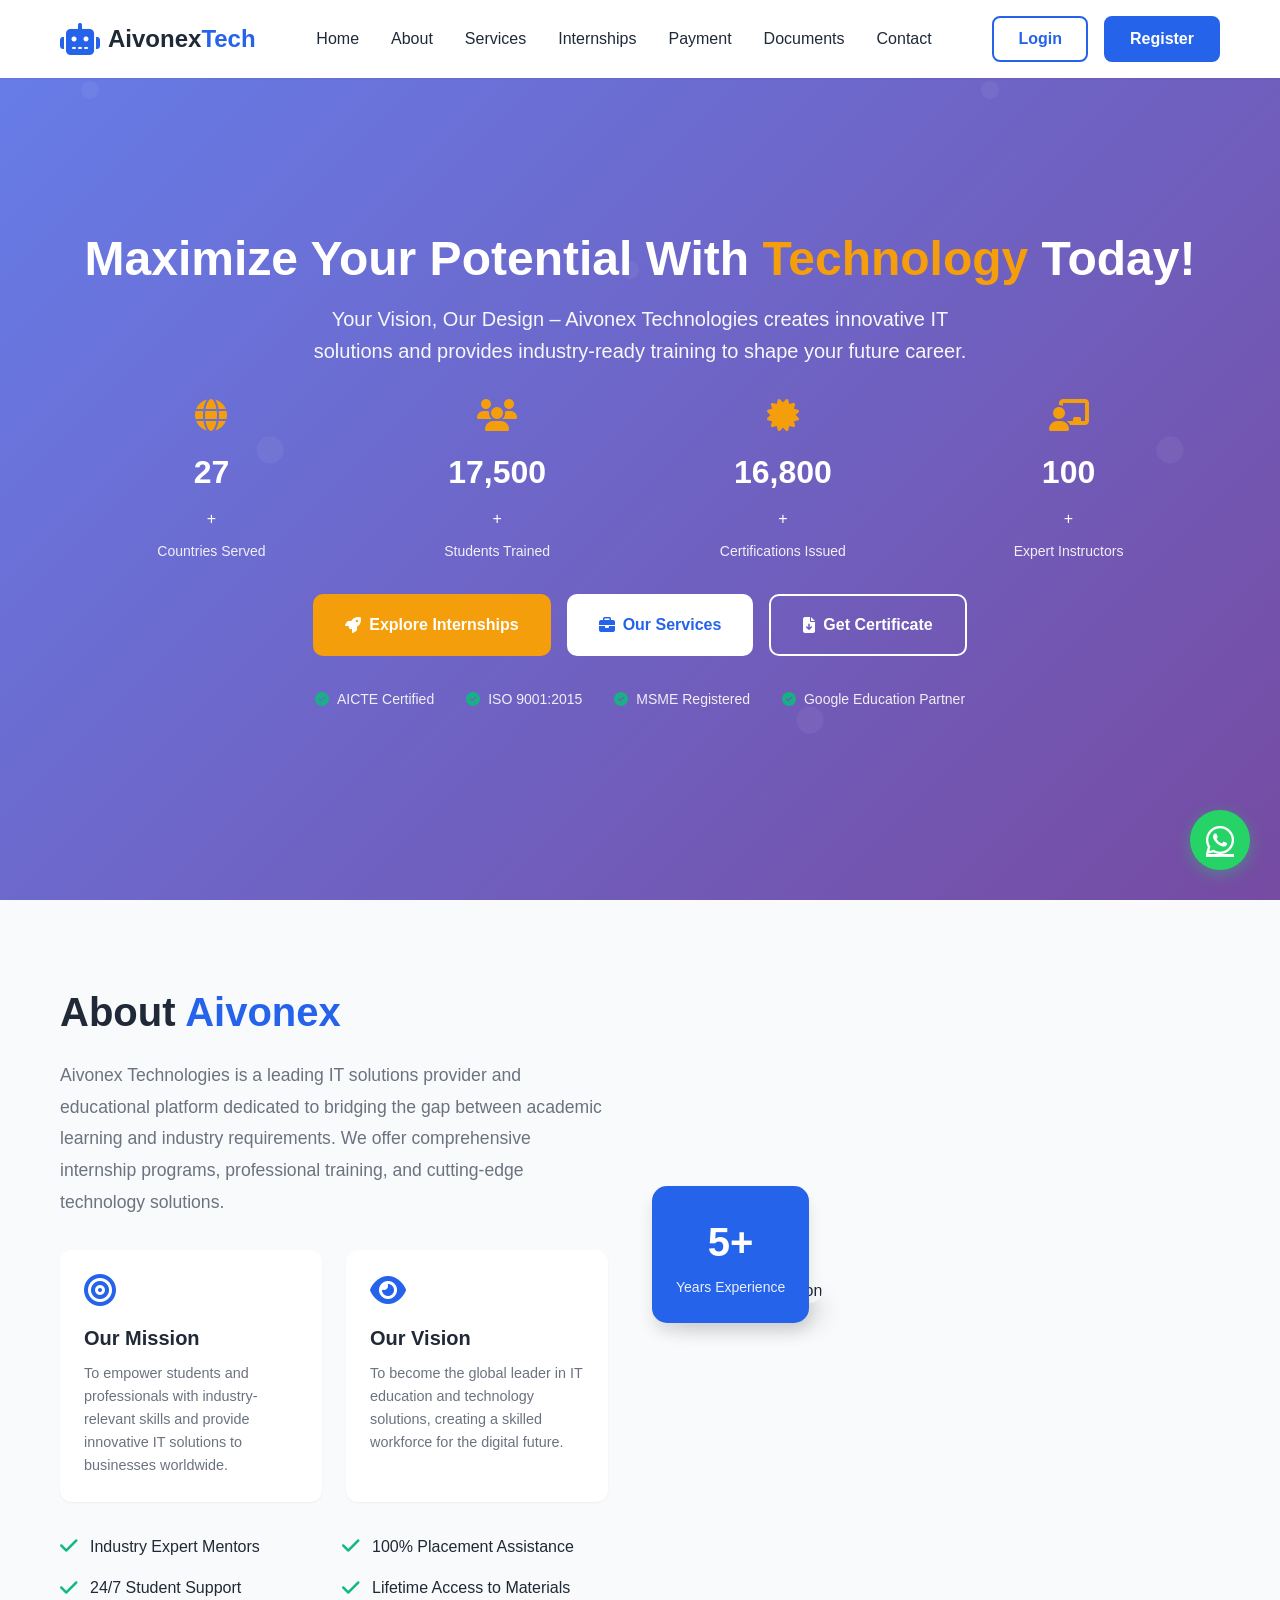
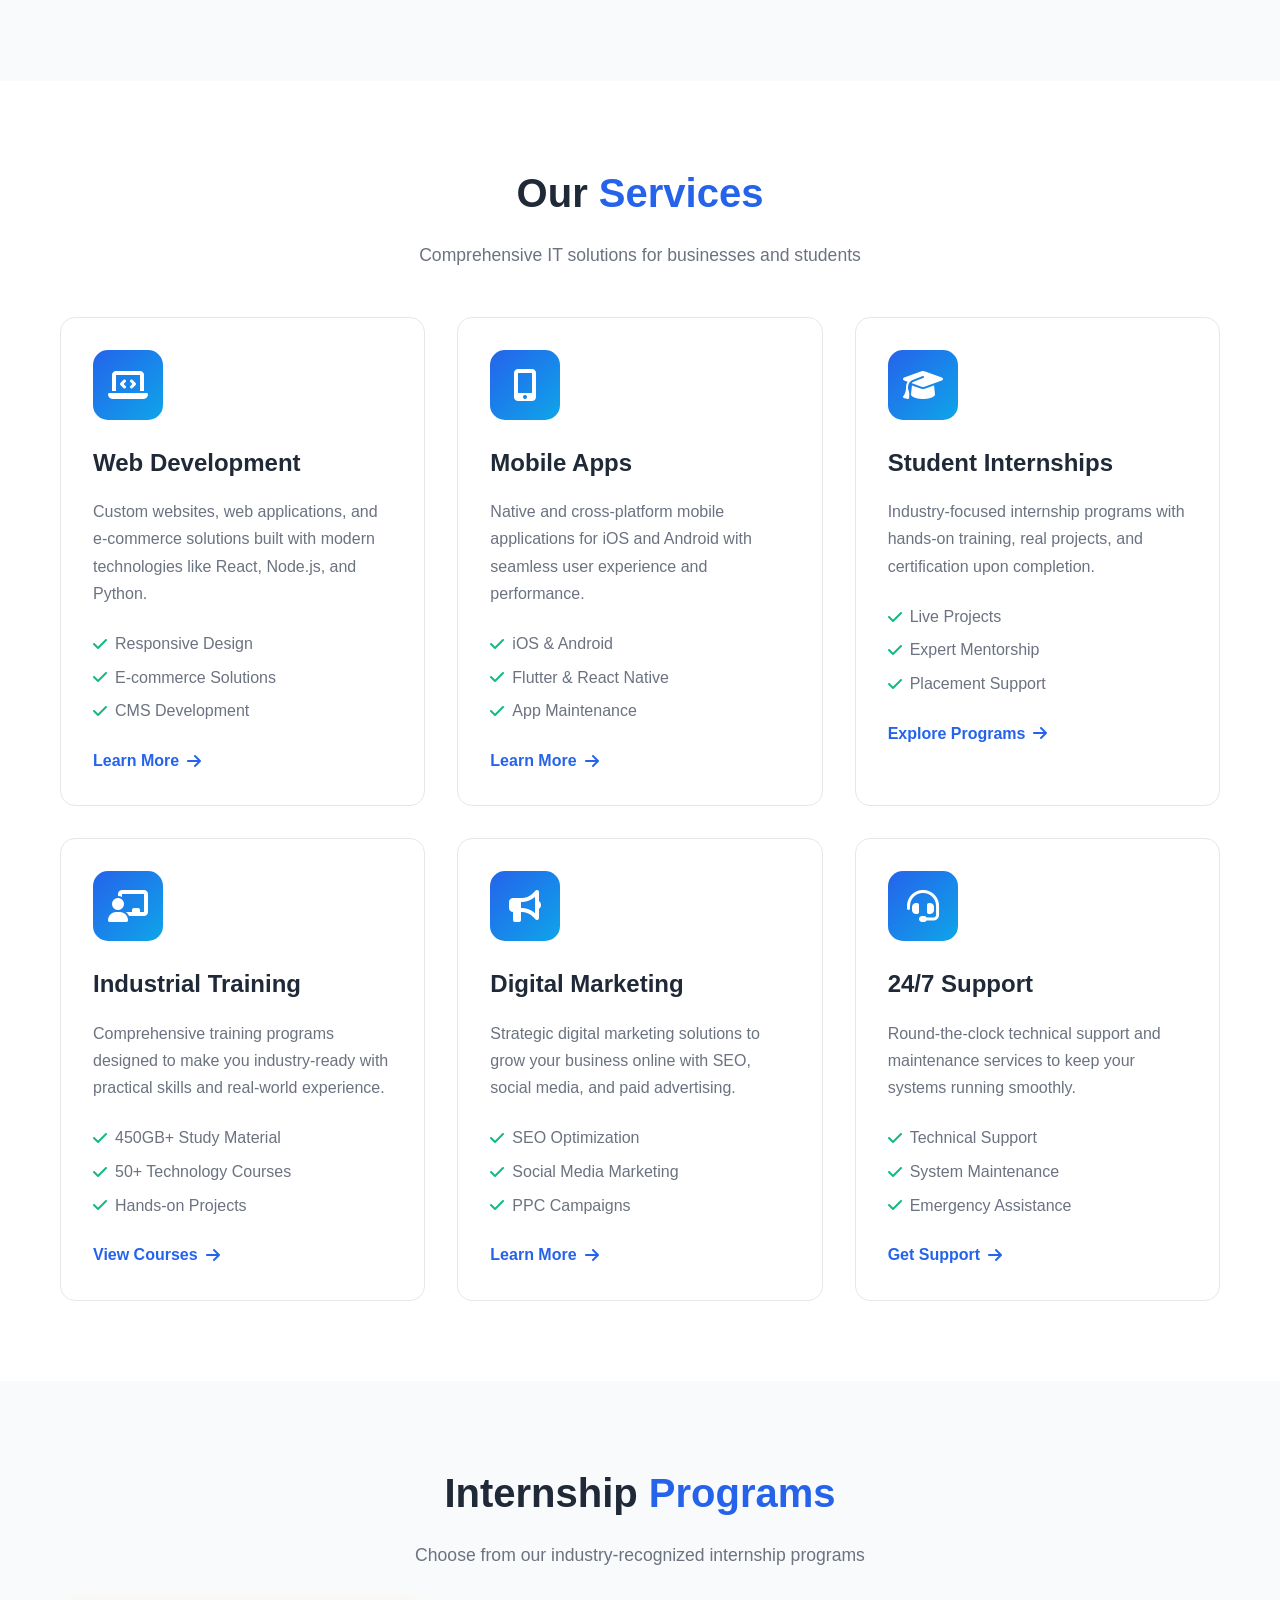
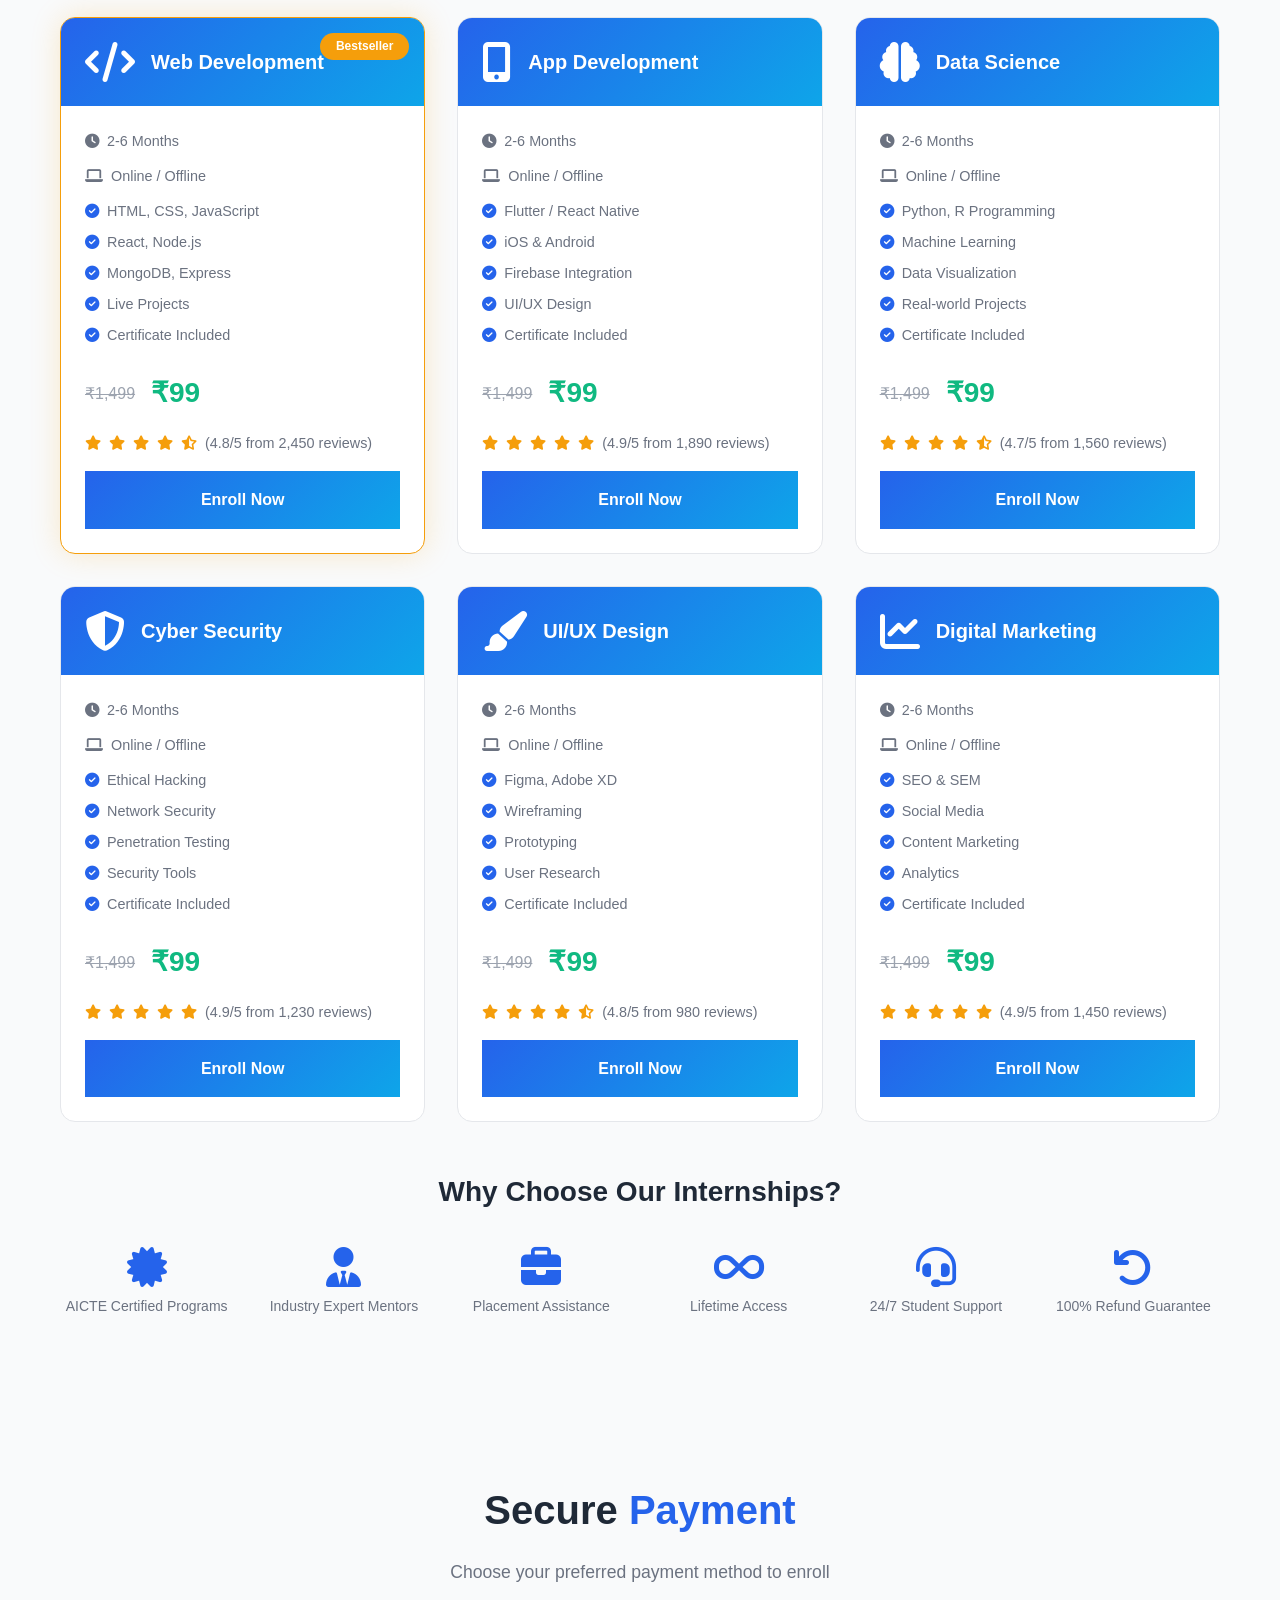
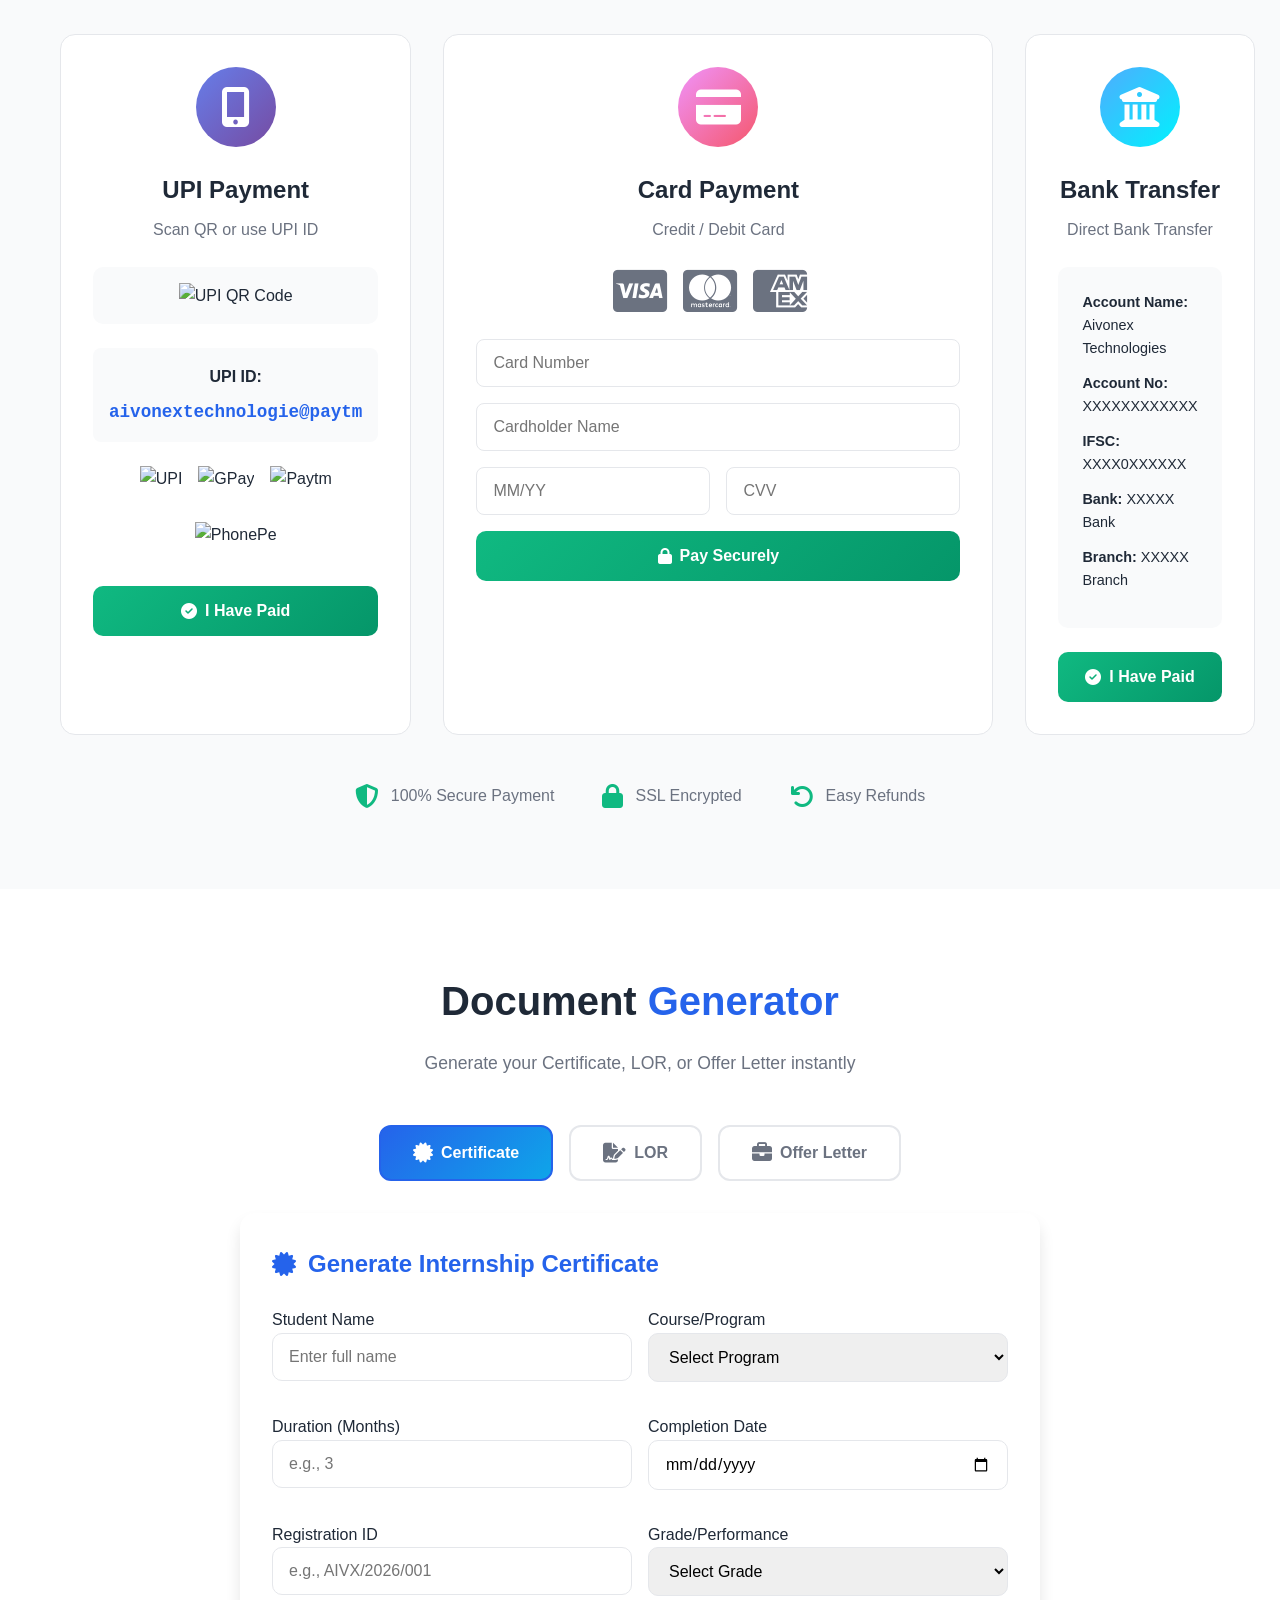
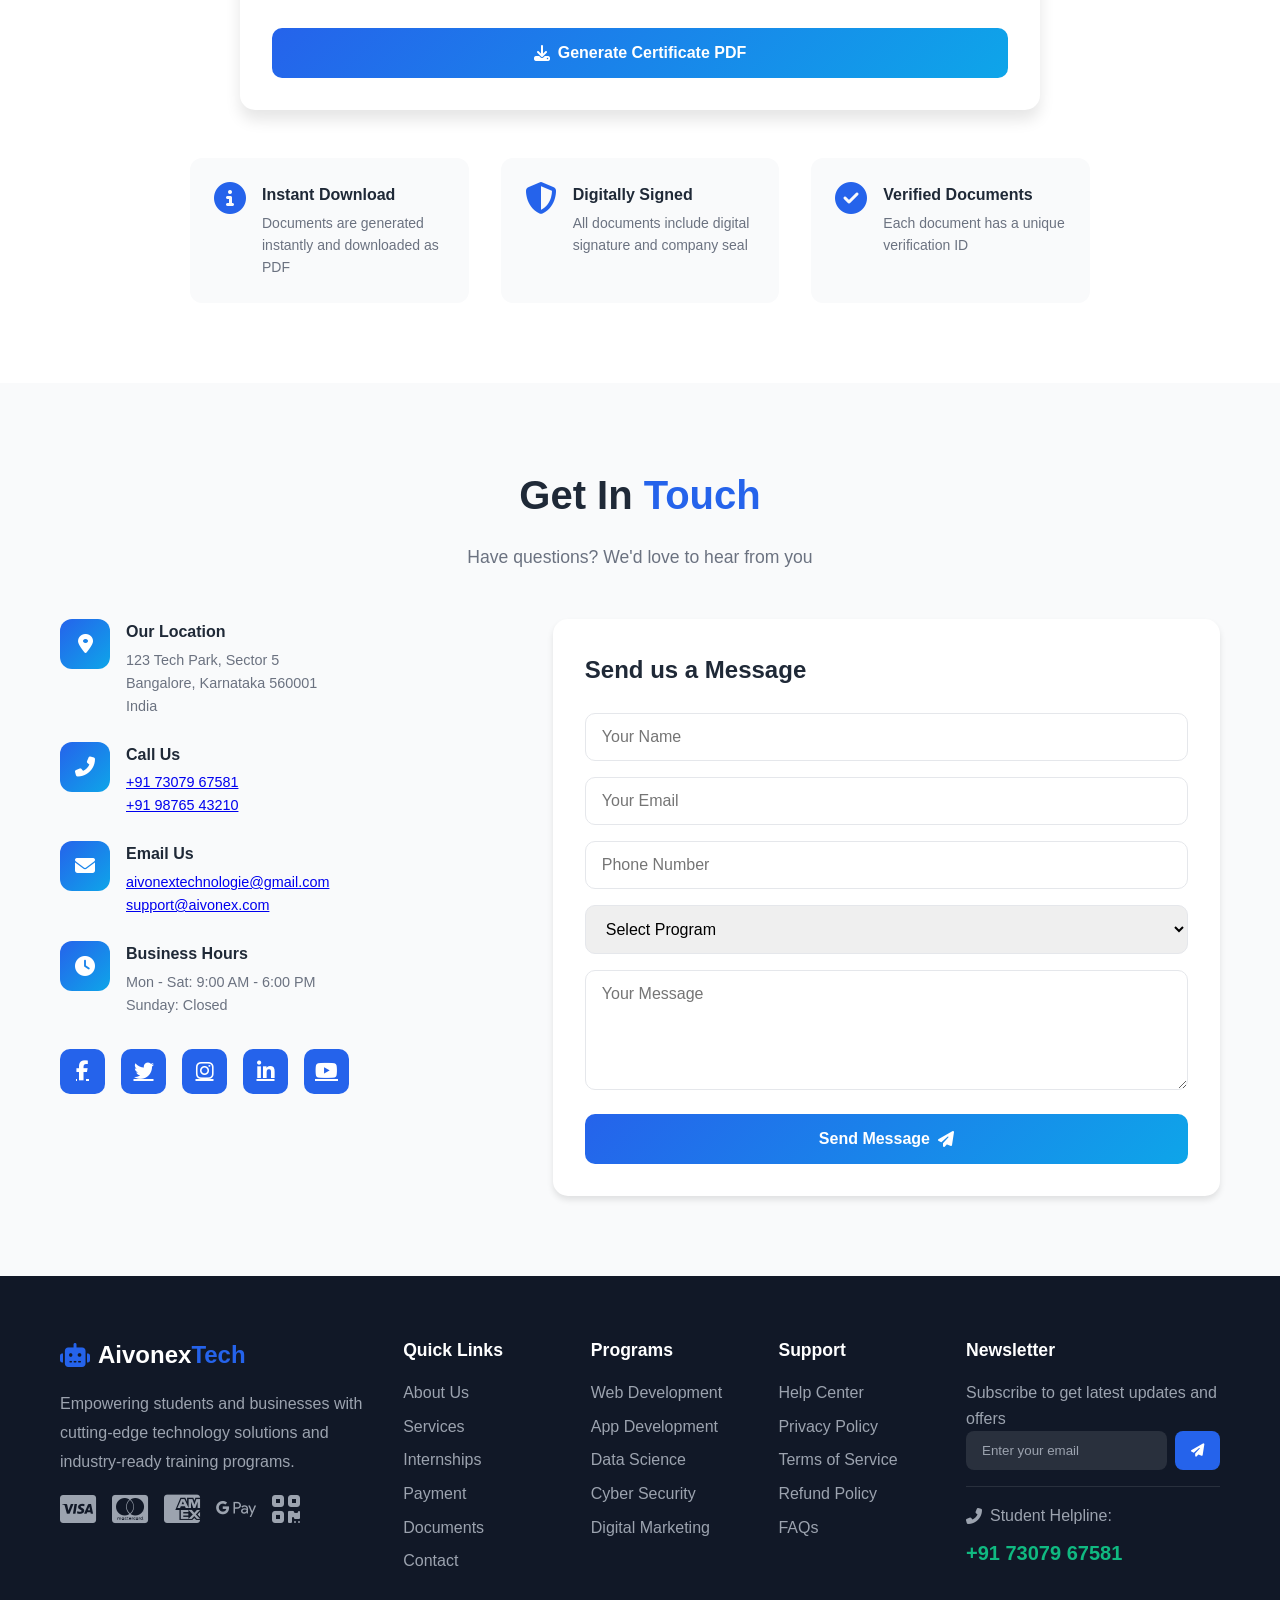
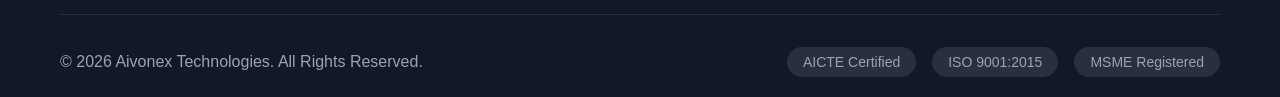
==== index.html @ 389e73b8 "Initial commit - Aivonex website Co-authored-by: Qwen-Coder <qwen-coder@alibabacloud.com>" ====
<!DOCTYPE html>
<html lang="en">
<head>
    <meta charset="UTF-8">
    <meta name="viewport" content="width=device-width, initial-scale=1.0">
    <title>Aivonex Technologies - IT Solutions & Internship Programs</title>
    <link rel="stylesheet" href="style.css">
    <link rel="stylesheet" href="https://cdnjs.cloudflare.com/ajax/libs/font-awesome/6.4.0/css/all.min.css">
</head>
<body>
    <!-- Navigation -->
    <nav class="navbar" id="navbar">
        <div class="container nav-container">
            <a href="#" class="logo">
                <i class="fas fa-robot"></i>
                <span>Aivonex<span class="highlight">Tech</span></span>
            </a>
            <ul class="nav-menu" id="navMenu">
                <li><a href="#home">Home</a></li>
                <li><a href="#about">About</a></li>
                <li><a href="#services">Services</a></li>
                <li><a href="#internships">Internships</a></li>
                <li><a href="#payment">Payment</a></li>
                <li><a href="#documents">Documents</a></li>
                <li><a href="#contact">Contact</a></li>
            </ul>
            <div class="nav-buttons">
                <a href="#login" class="btn-login">Login</a>
                <a href="#register" class="btn-register">Register</a>
            </div>
            <div class="hamburger" id="hamburger">
                <span></span>
                <span></span>
                <span></span>
            </div>
        </div>
    </nav>

    <!-- Hero Section -->
    <section class="hero" id="home">
        <div class="hero-overlay"></div>
        <div class="container hero-content">
            <h1 class="hero-title">
                Maximize Your Potential With <span class="highlight">Technology</span> Today!
            </h1>
            <p class="hero-subtitle">
                Your Vision, Our Design – Aivonex Technologies creates innovative IT solutions and provides 
                industry-ready training to shape your future career.
            </p>
            <div class="hero-stats">
                <div class="stat-item">
                    <i class="fas fa-globe"></i>
                    <span class="stat-number" data-count="27">0</span>+
                    <span class="stat-label">Countries Served</span>
                </div>
                <div class="stat-item">
                    <i class="fas fa-users"></i>
                    <span class="stat-number" data-count="17500">0</span>+
                    <span class="stat-label">Students Trained</span>
                </div>
                <div class="stat-item">
                    <i class="fas fa-certificate"></i>
                    <span class="stat-number" data-count="16800">0</span>+
                    <span class="stat-label">Certifications Issued</span>
                </div>
                <div class="stat-item">
                    <i class="fas fa-chalkboard-teacher"></i>
                    <span class="stat-number" data-count="100">0</span>+
                    <span class="stat-label">Expert Instructors</span>
                </div>
            </div>
            <div class="hero-buttons">
                <a href="#internships" class="btn-primary">
                    <i class="fas fa-rocket"></i> Explore Internships
                </a>
                <a href="#services" class="btn-secondary">
                    <i class="fas fa-briefcase"></i> Our Services
                </a>
                <a href="#documents" class="btn-outline">
                    <i class="fas fa-file-download"></i> Get Certificate
                </a>
            </div>
            <div class="trust-badges">
                <span><i class="fas fa-check-circle"></i> AICTE Certified</span>
                <span><i class="fas fa-check-circle"></i> ISO 9001:2015</span>
                <span><i class="fas fa-check-circle"></i> MSME Registered</span>
                <span><i class="fas fa-check-circle"></i> Google Education Partner</span>
            </div>
        </div>
    </section>

    <!-- About Section -->
    <section class="about" id="about">
        <div class="container">
            <div class="about-grid">
                <div class="about-content">
                    <h2 class="section-title">About <span class="highlight">Aivonex</span></h2>
                    <p class="about-text">
                        Aivonex Technologies is a leading IT solutions provider and educational platform 
                        dedicated to bridging the gap between academic learning and industry 
                        requirements. We offer comprehensive internship programs, professional 
                        training, and cutting-edge technology solutions.
                    </p>
                    <div class="mission-vision">
                        <div class="mv-card">
                            <i class="fas fa-bullseye"></i>
                            <h3>Our Mission</h3>
                            <p>To empower students and professionals with industry-relevant skills 
                            and provide innovative IT solutions to businesses worldwide.</p>
                        </div>
                        <div class="mv-card">
                            <i class="fas fa-eye"></i>
                            <h3>Our Vision</h3>
                            <p>To become the global leader in IT education and technology solutions, 
                            creating a skilled workforce for the digital future.</p>
                        </div>
                    </div>
                    <div class="about-features">
                        <div class="feature">
                            <i class="fas fa-check"></i>
                            <span>Industry Expert Mentors</span>
                        </div>
                        <div class="feature">
                            <i class="fas fa-check"></i>
                            <span>100% Placement Assistance</span>
                        </div>
                        <div class="feature">
                            <i class="fas fa-check"></i>
                            <span>24/7 Student Support</span>
                        </div>
                        <div class="feature">
                            <i class="fas fa-check"></i>
                            <span>Lifetime Access to Materials</span>
                        </div>
                    </div>
                </div>
                <div class="about-image">
                    <div class="image-wrapper">
                        <img src="https://images.unsplash.com/photo-1522071820081-009f0129c71c?w=600" alt="Team collaboration">
                    </div>
                    <div class="experience-badge">
                        <span class="years">5+</span>
                        <span class="text">Years Experience</span>
                    </div>
                </div>
            </div>
        </div>
    </section>

    <!-- Services Section -->
    <section class="services" id="services">
        <div class="container">
            <h2 class="section-title text-center">Our <span class="highlight">Services</span></h2>
            <p class="section-subtitle text-center">Comprehensive IT solutions for businesses and students</p>
            
            <div class="services-grid">
                <div class="service-card">
                    <div class="service-icon">
                        <i class="fas fa-laptop-code"></i>
                    </div>
                    <h3>Web Development</h3>
                    <p>Custom websites, web applications, and e-commerce solutions built with 
                    modern technologies like React, Node.js, and Python.</p>
                    <ul class="service-features">
                        <li><i class="fas fa-check"></i> Responsive Design</li>
                        <li><i class="fas fa-check"></i> E-commerce Solutions</li>
                        <li><i class="fas fa-check"></i> CMS Development</li>
                    </ul>
                    <a href="#contact" class="btn-service">Learn More <i class="fas fa-arrow-right"></i></a>
                </div>

                <div class="service-card">
                    <div class="service-icon">
                        <i class="fas fa-mobile-alt"></i>
                    </div>
                    <h3>Mobile Apps</h3>
                    <p>Native and cross-platform mobile applications for iOS and Android 
                    with seamless user experience and performance.</p>
                    <ul class="service-features">
                        <li><i class="fas fa-check"></i> iOS & Android</li>
                        <li><i class="fas fa-check"></i> Flutter & React Native</li>
                        <li><i class="fas fa-check"></i> App Maintenance</li>
                    </ul>
                    <a href="#contact" class="btn-service">Learn More <i class="fas fa-arrow-right"></i></a>
                </div>

                <div class="service-card">
                    <div class="service-icon">
                        <i class="fas fa-graduation-cap"></i>
                    </div>
                    <h3>Student Internships</h3>
                    <p>Industry-focused internship programs with hands-on training, 
                    real projects, and certification upon completion.</p>
                    <ul class="service-features">
                        <li><i class="fas fa-check"></i> Live Projects</li>
                        <li><i class="fas fa-check"></i> Expert Mentorship</li>
                        <li><i class="fas fa-check"></i> Placement Support</li>
                    </ul>
                    <a href="#internships" class="btn-service">Explore Programs <i class="fas fa-arrow-right"></i></a>
                </div>

                <div class="service-card">
                    <div class="service-icon">
                        <i class="fas fa-chalkboard-teacher"></i>
                    </div>
                    <h3>Industrial Training</h3>
                    <p>Comprehensive training programs designed to make you industry-ready 
                    with practical skills and real-world experience.</p>
                    <ul class="service-features">
                        <li><i class="fas fa-check"></i> 450GB+ Study Material</li>
                        <li><i class="fas fa-check"></i> 50+ Technology Courses</li>
                        <li><i class="fas fa-check"></i> Hands-on Projects</li>
                    </ul>
                    <a href="#courses" class="btn-service">View Courses <i class="fas fa-arrow-right"></i></a>
                </div>

                <div class="service-card">
                    <div class="service-icon">
                        <i class="fas fa-bullhorn"></i>
                    </div>
                    <h3>Digital Marketing</h3>
                    <p>Strategic digital marketing solutions to grow your business online 
                    with SEO, social media, and paid advertising.</p>
                    <ul class="service-features">
                        <li><i class="fas fa-check"></i> SEO Optimization</li>
                        <li><i class="fas fa-check"></i> Social Media Marketing</li>
                        <li><i class="fas fa-check"></i> PPC Campaigns</li>
                    </ul>
                    <a href="#contact" class="btn-service">Learn More <i class="fas fa-arrow-right"></i></a>
                </div>

                <div class="service-card">
                    <div class="service-icon">
                        <i class="fas fa-headset"></i>
                    </div>
                    <h3>24/7 Support</h3>
                    <p>Round-the-clock technical support and maintenance services 
                    to keep your systems running smoothly.</p>
                    <ul class="service-features">
                        <li><i class="fas fa-check"></i> Technical Support</li>
                        <li><i class="fas fa-check"></i> System Maintenance</li>
                        <li><i class="fas fa-check"></i> Emergency Assistance</li>
                    </ul>
                    <a href="#contact" class="btn-service">Get Support <i class="fas fa-arrow-right"></i></a>
                </div>
            </div>
        </div>
    </section>

    <!-- Internships Section -->
    <section class="internships" id="internships">
        <div class="container">
            <h2 class="section-title text-center">Internship <span class="highlight">Programs</span></h2>
            <p class="section-subtitle text-center">Choose from our industry-recognized internship programs</p>

            <div class="internship-grid">
                <div class="internship-card featured">
                    <div class="badge">Bestseller</div>
                    <div class="card-header">
                        <i class="fas fa-code"></i>
                        <h3>Web Development</h3>
                    </div>
                    <div class="card-body">
                        <div class="duration">
                            <i class="fas fa-clock"></i> 2-6 Months
                        </div>
                        <div class="mode">
                            <i class="fas fa-laptop"></i> Online / Offline
                        </div>
                        <ul class="internship-features">
                            <li><i class="fas fa-check-circle"></i> HTML, CSS, JavaScript</li>
                            <li><i class="fas fa-check-circle"></i> React, Node.js</li>
                            <li><i class="fas fa-check-circle"></i> MongoDB, Express</li>
                            <li><i class="fas fa-check-circle"></i> Live Projects</li>
                            <li><i class="fas fa-check-circle"></i> Certificate Included</li>
                        </ul>
                        <div class="pricing">
                            <span class="original-price">₹1,499</span>
                            <span class="discounted-price">₹99</span>
                        </div>
                        <div class="rating">
                            <i class="fas fa-star"></i>
                            <i class="fas fa-star"></i>
                            <i class="fas fa-star"></i>
                            <i class="fas fa-star"></i>
                            <i class="fas fa-star-half-alt"></i>
                            <span>(4.8/5 from 2,450 reviews)</span>
                        </div>
                        <a href="#payment" class="btn-enroll">Enroll Now</a>
                    </div>
                </div>

                <div class="internship-card">
                    <div class="card-header">
                        <i class="fas fa-mobile-alt"></i>
                        <h3>App Development</h3>
                    </div>
                    <div class="card-body">
                        <div class="duration">
                            <i class="fas fa-clock"></i> 2-6 Months
                        </div>
                        <div class="mode">
                            <i class="fas fa-laptop"></i> Online / Offline
                        </div>
                        <ul class="internship-features">
                            <li><i class="fas fa-check-circle"></i> Flutter / React Native</li>
                            <li><i class="fas fa-check-circle"></i> iOS & Android</li>
                            <li><i class="fas fa-check-circle"></i> Firebase Integration</li>
                            <li><i class="fas fa-check-circle"></i> UI/UX Design</li>
                            <li><i class="fas fa-check-circle"></i> Certificate Included</li>
                        </ul>
                        <div class="pricing">
                            <span class="original-price">₹1,499</span>
                            <span class="discounted-price">₹99</span>
                        </div>
                        <div class="rating">
                            <i class="fas fa-star"></i>
                            <i class="fas fa-star"></i>
                            <i class="fas fa-star"></i>
                            <i class="fas fa-star"></i>
                            <i class="fas fa-star"></i>
                            <span>(4.9/5 from 1,890 reviews)</span>
                        </div>
                        <a href="#payment" class="btn-enroll">Enroll Now</a>
                    </div>
                </div>

                <div class="internship-card">
                    <div class="card-header">
                        <i class="fas fa-brain"></i>
                        <h3>Data Science</h3>
                    </div>
                    <div class="card-body">
                        <div class="duration">
                            <i class="fas fa-clock"></i> 2-6 Months
                        </div>
                        <div class="mode">
                            <i class="fas fa-laptop"></i> Online / Offline
                        </div>
                        <ul class="internship-features">
                            <li><i class="fas fa-check-circle"></i> Python, R Programming</li>
                            <li><i class="fas fa-check-circle"></i> Machine Learning</li>
                            <li><i class="fas fa-check-circle"></i> Data Visualization</li>
                            <li><i class="fas fa-check-circle"></i> Real-world Projects</li>
                            <li><i class="fas fa-check-circle"></i> Certificate Included</li>
                        </ul>
                        <div class="pricing">
                            <span class="original-price">₹1,499</span>
                            <span class="discounted-price">₹99</span>
                        </div>
                        <div class="rating">
                            <i class="fas fa-star"></i>
                            <i class="fas fa-star"></i>
                            <i class="fas fa-star"></i>
                            <i class="fas fa-star"></i>
                            <i class="fas fa-star-half-alt"></i>
                            <span>(4.7/5 from 1,560 reviews)</span>
                        </div>
                        <a href="#payment" class="btn-enroll">Enroll Now</a>
                    </div>
                </div>

                <div class="internship-card">
                    <div class="card-header">
                        <i class="fas fa-shield-alt"></i>
                        <h3>Cyber Security</h3>
                    </div>
                    <div class="card-body">
                        <div class="duration">
                            <i class="fas fa-clock"></i> 2-6 Months
                        </div>
                        <div class="mode">
                            <i class="fas fa-laptop"></i> Online / Offline
                        </div>
                        <ul class="internship-features">
                            <li><i class="fas fa-check-circle"></i> Ethical Hacking</li>
                            <li><i class="fas fa-check-circle"></i> Network Security</li>
                            <li><i class="fas fa-check-circle"></i> Penetration Testing</li>
                            <li><i class="fas fa-check-circle"></i> Security Tools</li>
                            <li><i class="fas fa-check-circle"></i> Certificate Included</li>
                        </ul>
                        <div class="pricing">
                            <span class="original-price">₹1,499</span>
                            <span class="discounted-price">₹99</span>
                        </div>
                        <div class="rating">
                            <i class="fas fa-star"></i>
                            <i class="fas fa-star"></i>
                            <i class="fas fa-star"></i>
                            <i class="fas fa-star"></i>
                            <i class="fas fa-star"></i>
                            <span>(4.9/5 from 1,230 reviews)</span>
                        </div>
                        <a href="#payment" class="btn-enroll">Enroll Now</a>
                    </div>
                </div>

                <div class="internship-card">
                    <div class="card-header">
                        <i class="fas fa-paint-brush"></i>
                        <h3>UI/UX Design</h3>
                    </div>
                    <div class="card-body">
                        <div class="duration">
                            <i class="fas fa-clock"></i> 2-6 Months
                        </div>
                        <div class="mode">
                            <i class="fas fa-laptop"></i> Online / Offline
                        </div>
                        <ul class="internship-features">
                            <li><i class="fas fa-check-circle"></i> Figma, Adobe XD</li>
                            <li><i class="fas fa-check-circle"></i> Wireframing</li>
                            <li><i class="fas fa-check-circle"></i> Prototyping</li>
                            <li><i class="fas fa-check-circle"></i> User Research</li>
                            <li><i class="fas fa-check-circle"></i> Certificate Included</li>
                        </ul>
                        <div class="pricing">
                            <span class="original-price">₹1,499</span>
                            <span class="discounted-price">₹99</span>
                        </div>
                        <div class="rating">
                            <i class="fas fa-star"></i>
                            <i class="fas fa-star"></i>
                            <i class="fas fa-star"></i>
                            <i class="fas fa-star"></i>
                            <i class="fas fa-star-half-alt"></i>
                            <span>(4.8/5 from 980 reviews)</span>
                        </div>
                        <a href="#payment" class="btn-enroll">Enroll Now</a>
                    </div>
                </div>

                <div class="internship-card">
                    <div class="card-header">
                        <i class="fas fa-chart-line"></i>
                        <h3>Digital Marketing</h3>
                    </div>
                    <div class="card-body">
                        <div class="duration">
                            <i class="fas fa-clock"></i> 2-6 Months
                        </div>
                        <div class="mode">
                            <i class="fas fa-laptop"></i> Online / Offline
                        </div>
                        <ul class="internship-features">
                            <li><i class="fas fa-check-circle"></i> SEO & SEM</li>
                            <li><i class="fas fa-check-circle"></i> Social Media</li>
                            <li><i class="fas fa-check-circle"></i> Content Marketing</li>
                            <li><i class="fas fa-check-circle"></i> Analytics</li>
                            <li><i class="fas fa-check-circle"></i> Certificate Included</li>
                        </ul>
                        <div class="pricing">
                            <span class="original-price">₹1,499</span>
                            <span class="discounted-price">₹99</span>
                        </div>
                        <div class="rating">
                            <i class="fas fa-star"></i>
                            <i class="fas fa-star"></i>
                            <i class="fas fa-star"></i>
                            <i class="fas fa-star"></i>
                            <i class="fas fa-star"></i>
                            <span>(4.9/5 from 1,450 reviews)</span>
                        </div>
                        <a href="#payment" class="btn-enroll">Enroll Now</a>
                    </div>
                </div>
            </div>

            <div class="internship-benefits">
                <h3>Why Choose Our Internships?</h3>
                <div class="benefits-grid">
                    <div class="benefit-item">
                        <i class="fas fa-certificate"></i>
                        <span>AICTE Certified Programs</span>
                    </div>
                    <div class="benefit-item">
                        <i class="fas fa-user-tie"></i>
                        <span>Industry Expert Mentors</span>
                    </div>
                    <div class="benefit-item">
                        <i class="fas fa-briefcase"></i>
                        <span>Placement Assistance</span>
                    </div>
                    <div class="benefit-item">
                        <i class="fas fa-infinity"></i>
                        <span>Lifetime Access</span>
                    </div>
                    <div class="benefit-item">
                        <i class="fas fa-headset"></i>
                        <span>24/7 Student Support</span>
                    </div>
                    <div class="benefit-item">
                        <i class="fas fa-undo"></i>
                        <span>100% Refund Guarantee</span>
                    </div>
                </div>
            </div>
        </div>
    </section>

    <!-- Payment Section -->
    <section class="payment" id="payment">
        <div class="container">
            <h2 class="section-title text-center">Secure <span class="highlight">Payment</span></h2>
            <p class="section-subtitle text-center">Choose your preferred payment method to enroll</p>

            <div class="payment-grid">
                <div class="payment-card">
                    <div class="payment-icon upi">
                        <i class="fas fa-mobile-alt"></i>
                    </div>
                    <h3>UPI Payment</h3>
                    <p>Scan QR or use UPI ID</p>
                    <div class="qr-code">
                        <img src="https://api.qrserver.com/v1/create-qr-code/?size=200x200&data=aivonextechnologie@paytm" alt="UPI QR Code">
                    </div>
                    <div class="upi-id">
                        <strong>UPI ID:</strong>
                        <code>aivonextechnologie@paytm</code>
                    </div>
                    <div class="payment-apps">
                        <img src="https://upload.wikimedia.org/wikipedia/commons/e/e1/UPI_Logo_vector.svg" alt="UPI" height="40">
                        <img src="https://upload.wikimedia.org/wikipedia/commons/8/88/Google_Pay_Logo_%282020%29.svg" alt="GPay" height="40">
                        <img src="https://upload.wikimedia.org/wikipedia/commons/2/23/Paytm_logo_072019.png" alt="Paytm" height="40">
                        <img src="https://upload.wikimedia.org/wikipedia/commons/9/99/PhonePe_Logo.svg" alt="PhonePe" height="40">
                    </div>
                    <button class="btn-pay" onclick="showPaymentModal('UPI')">
                        <i class="fas fa-check-circle"></i> I Have Paid
                    </button>
                </div>

                <div class="payment-card">
                    <div class="payment-icon card">
                        <i class="fas fa-credit-card"></i>
                    </div>
                    <h3>Card Payment</h3>
                    <p>Credit / Debit Card</p>
                    <div class="card-logos">
                        <i class="fab fa-cc-visa"></i>
                        <i class="fab fa-cc-mastercard"></i>
                        <i class="fab fa-cc-amex"></i>
                        <i class="fab fa-cc-rupee"></i>
                    </div>
                    <form class="card-form" id="cardForm">
                        <input type="text" placeholder="Card Number" maxlength="19">
                        <input type="text" placeholder="Cardholder Name">
                        <div class="card-details">
                            <input type="text" placeholder="MM/YY" maxlength="5">
                            <input type="text" placeholder="CVV" maxlength="3">
                        </div>
                        <button type="submit" class="btn-pay">
                            <i class="fas fa-lock"></i> Pay Securely
                        </button>
                    </form>
                </div>

                <div class="payment-card">
                    <div class="payment-icon bank">
                        <i class="fas fa-university"></i>
                    </div>
                    <h3>Bank Transfer</h3>
                    <p>Direct Bank Transfer</p>
                    <div class="bank-details">
                        <p><strong>Account Name:</strong> Aivonex Technologies</p>
                        <p><strong>Account No:</strong> XXXXXXXXXXXX</p>
                        <p><strong>IFSC:</strong> XXXX0XXXXXX</p>
                        <p><strong>Bank:</strong> XXXXX Bank</p>
                        <p><strong>Branch:</strong> XXXXX Branch</p>
                    </div>
                    <button class="btn-pay" onclick="showPaymentModal('Bank Transfer')">
                        <i class="fas fa-check-circle"></i> I Have Paid
                    </button>
                </div>
            </div>

            <div class="payment-security">
                <div class="security-item">
                    <i class="fas fa-shield-alt"></i>
                    <span>100% Secure Payment</span>
                </div>
                <div class="security-item">
                    <i class="fas fa-lock"></i>
                    <span>SSL Encrypted</span>
                </div>
                <div class="security-item">
                    <i class="fas fa-undo"></i>
                    <span>Easy Refunds</span>
                </div>
            </div>
        </div>
    </section>

    <!-- Documents Section (Certificate/LOR/Offer Letter Generator) -->
    <section class="documents" id="documents">
        <div class="container">
            <h2 class="section-title text-center">Document <span class="highlight">Generator</span></h2>
            <p class="section-subtitle text-center">Generate your Certificate, LOR, or Offer Letter instantly</p>

            <div class="document-tabs">
                <button class="tab-btn active" data-tab="certificate">
                    <i class="fas fa-certificate"></i> Certificate
                </button>
                <button class="tab-btn" data-tab="lor">
                    <i class="fas fa-file-signature"></i> LOR
                </button>
                <button class="tab-btn" data-tab="offer">
                    <i class="fas fa-briefcase"></i> Offer Letter
                </button>
            </div>

            <!-- Certificate Form -->
            <div class="document-form active" id="certificate-form">
                <div class="form-container">
                    <h3><i class="fas fa-certificate"></i> Generate Internship Certificate</h3>
                    <form id="generateCertificate">
                        <div class="form-row">
                            <div class="form-group">
                                <label>Student Name</label>
                                <input type="text" id="certName" placeholder="Enter full name" required>
                            </div>
                            <div class="form-group">
                                <label>Course/Program</label>
                                <select id="certCourse" required>
                                    <option value="">Select Program</option>
                                    <option value="Web Development">Web Development</option>
                                    <option value="App Development">App Development</option>
                                    <option value="Data Science">Data Science</option>
                                    <option value="Cyber Security">Cyber Security</option>
                                    <option value="UI/UX Design">UI/UX Design</option>
                                    <option value="Digital Marketing">Digital Marketing</option>
                                </select>
                            </div>
                        </div>
                        <div class="form-row">
                            <div class="form-group">
                                <label>Duration (Months)</label>
                                <input type="number" id="certDuration" placeholder="e.g., 3" min="1" max="12" required>
                            </div>
                            <div class="form-group">
                                <label>Completion Date</label>
                                <input type="date" id="certDate" required>
                            </div>
                        </div>
                        <div class="form-row">
                            <div class="form-group">
                                <label>Registration ID</label>
                                <input type="text" id="certId" placeholder="e.g., AIVX/2026/001" required>
                            </div>
                            <div class="form-group">
                                <label>Grade/Performance</label>
                                <select id="certGrade" required>
                                    <option value="">Select Grade</option>
                                    <option value="A+ (Excellent)">A+ (Excellent)</option>
                                    <option value="A (Very Good)">A (Very Good)</option>
                                    <option value="B+ (Good)">B+ (Good)</option>
                                    <option value="B (Satisfactory)">B (Satisfactory)</option>
                                </select>
                            </div>
                        </div>
                        <button type="submit" class="btn-generate">
                            <i class="fas fa-download"></i> Generate Certificate PDF
                        </button>
                    </form>
                </div>
            </div>

            <!-- LOR Form -->
            <div class="document-form" id="lor-form">
                <div class="form-container">
                    <h3><i class="fas fa-file-signature"></i> Generate Letter of Recommendation</h3>
                    <form id="generateLOR">
                        <div class="form-row">
                            <div class="form-group">
                                <label>Student Name</label>
                                <input type="text" id="lorName" placeholder="Enter full name" required>
                            </div>
                            <div class="form-group">
                                <label>Course/Program</label>
                                <select id="lorCourse" required>
                                    <option value="">Select Program</option>
                                    <option value="Web Development">Web Development</option>
                                    <option value="App Development">App Development</option>
                                    <option value="Data Science">Data Science</option>
                                    <option value="Cyber Security">Cyber Security</option>
                                    <option value="UI/UX Design">UI/UX Design</option>
                                    <option value="Digital Marketing">Digital Marketing</option>
                                </select>
                            </div>
                        </div>
                        <div class="form-row">
                            <div class="form-group">
                                <label>Duration (Months)</label>
                                <input type="number" id="lorDuration" placeholder="e.g., 3" min="1" max="12" required>
                            </div>
                            <div class="form-group">
                                <label>Date of Issue</label>
                                <input type="date" id="lorDate" required>
                            </div>
                        </div>
                        <div class="form-row">
                            <div class="form-group">
                                <label>Registration ID</label>
                                <input type="text" id="lorId" placeholder="e.g., AIVX/2026/001" required>
                            </div>
                            <div class="form-group">
                                <label>For Purpose</label>
                                <select id="lorPurpose" required>
                                    <option value="">Select Purpose</option>
                                    <option value="Higher Studies">Higher Studies</option>
                                    <option value="Job Application">Job Application</option>
                                    <option value="Visa Application">Visa Application</option>
                                    <option value="Other">Other</option>
                                </select>
                            </div>
                        </div>
                        <button type="submit" class="btn-generate">
                            <i class="fas fa-download"></i> Generate LOR PDF
                        </button>
                    </form>
                </div>
            </div>

            <!-- Offer Letter Form -->
            <div class="document-form" id="offer-form">
                <div class="form-container">
                    <h3><i class="fas fa-briefcase"></i> Generate Offer Letter</h3>
                    <form id="generateOffer">
                        <div class="form-row">
                            <div class="form-group">
                                <label>Student Name</label>
                                <input type="text" id="offerName" placeholder="Enter full name" required>
                            </div>
                            <div class="form-group">
                                <label>Position/Role</label>
                                <select id="offerRole" required>
                                    <option value="">Select Position</option>
                                    <option value="Web Developer Intern">Web Developer Intern</option>
                                    <option value="App Developer Intern">App Developer Intern</option>
                                    <option value="Data Science Intern">Data Science Intern</option>
                                    <option value="Cyber Security Intern">Cyber Security Intern</option>
                                    <option value="UI/UX Design Intern">UI/UX Design Intern</option>
                                    <option value="Digital Marketing Intern">Digital Marketing Intern</option>
                                </select>
                            </div>
                        </div>
                        <div class="form-row">
                            <div class="form-group">
                                <label>Stipend (₹)</label>
                                <input type="number" id="offerStipend" placeholder="e.g., 10000" required>
                            </div>
                            <div class="form-group">
                                <label>Start Date</label>
                                <input type="date" id="offerStartDate" required>
                            </div>
                        </div>
                        <div class="form-row">
                            <div class="form-group">
                                <label>Duration (Months)</label>
                                <input type="number" id="offerDuration" placeholder="e.g., 6" min="1" max="12" required>
                            </div>
                            <div class="form-group">
                                <label>Offer Date</label>
                                <input type="date" id="offerDate" required>
                            </div>
                        </div>
                        <button type="submit" class="btn-generate">
                            <i class="fas fa-download"></i> Generate Offer Letter PDF
                        </button>
                    </form>
                </div>
            </div>

            <div class="document-info">
                <div class="info-box">
                    <i class="fas fa-info-circle"></i>
                    <div>
                        <h4>Instant Download</h4>
                        <p>Documents are generated instantly and downloaded as PDF</p>
                    </div>
                </div>
                <div class="info-box">
                    <i class="fas fa-shield-alt"></i>
                    <div>
                        <h4>Digitally Signed</h4>
                        <p>All documents include digital signature and company seal</p>
                    </div>
                </div>
                <div class="info-box">
                    <i class="fas fa-check-circle"></i>
                    <div>
                        <h4>Verified Documents</h4>
                        <p>Each document has a unique verification ID</p>
                    </div>
                </div>
            </div>
        </div>
    </section>

    <!-- Contact Section -->
    <section class="contact" id="contact">
        <div class="container">
            <h2 class="section-title text-center">Get In <span class="highlight">Touch</span></h2>
            <p class="section-subtitle text-center">Have questions? We'd love to hear from you</p>

            <div class="contact-grid">
                <div class="contact-info">
                    <div class="info-card">
                        <i class="fas fa-map-marker-alt"></i>
                        <div>
                            <h4>Our Location</h4>
                            <p>123 Tech Park, Sector 5<br>Bangalore, Karnataka 560001<br>India</p>
                        </div>
                    </div>
                    <div class="info-card">
                        <i class="fas fa-phone-alt"></i>
                        <div>
                            <h4>Call Us</h4>
                            <p><a href="tel:+917307967581">+91 73079 67581</a></p>
                            <p><a href="tel:+919876543210">+91 98765 43210</a></p>
                        </div>
                    </div>
                    <div class="info-card">
                        <i class="fas fa-envelope"></i>
                        <div>
                            <h4>Email Us</h4>
                            <p><a href="mailto:aivonextechnologie@gmail.com">aivonextechnologie@gmail.com</a></p>
                            <p><a href="mailto:support@aivonex.com">support@aivonex.com</a></p>
                        </div>
                    </div>
                    <div class="info-card">
                        <i class="fas fa-clock"></i>
                        <div>
                            <h4>Business Hours</h4>
                            <p>Mon - Sat: 9:00 AM - 6:00 PM<br>Sunday: Closed</p>
                        </div>
                    </div>
                    <div class="social-links">
                        <a href="#"><i class="fab fa-facebook-f"></i></a>
                        <a href="#"><i class="fab fa-twitter"></i></a>
                        <a href="#"><i class="fab fa-instagram"></i></a>
                        <a href="#"><i class="fab fa-linkedin-in"></i></a>
                        <a href="#"><i class="fab fa-youtube"></i></a>
                    </div>
                </div>

                <div class="contact-form-wrapper">
                    <form class="contact-form" id="contactForm">
                        <h3>Send us a Message</h3>
                        <div class="form-group">
                            <input type="text" placeholder="Your Name" required>
                        </div>
                        <div class="form-group">
                            <input type="email" placeholder="Your Email" required>
                        </div>
                        <div class="form-group">
                            <input type="tel" placeholder="Phone Number" required>
                        </div>
                        <div class="form-group">
                            <select required>
                                <option value="">Select Program</option>
                                <option value="web">Web Development</option>
                                <option value="app">App Development</option>
                                <option value="data">Data Science</option>
                                <option value="cyber">Cyber Security</option>
                                <option value="ui">UI/UX Design</option>
                                <option value="marketing">Digital Marketing</option>
                                <option value="other">Other</option>
                            </select>
                        </div>
                        <div class="form-group">
                            <textarea placeholder="Your Message" rows="5" required></textarea>
                        </div>
                        <button type="submit" class="btn-submit">
                            Send Message <i class="fas fa-paper-plane"></i>
                        </button>
                    </form>
                </div>
            </div>
        </div>
    </section>

    <!-- Footer -->
    <footer class="footer">
        <div class="container">
            <div class="footer-grid">
                <div class="footer-about">
                    <a href="#" class="footer-logo">
                        <i class="fas fa-robot"></i>
                        <span>Aivonex<span class="highlight">Tech</span></span>
                    </a>
                    <p>Empowering students and businesses with cutting-edge technology 
                    solutions and industry-ready training programs.</p>
                    <div class="payment-methods">
                        <i class="fab fa-cc-visa"></i>
                        <i class="fab fa-cc-mastercard"></i>
                        <i class="fab fa-cc-amex"></i>
                        <i class="fab fa-google-pay"></i>
                        <i class="fas fa-qrcode"></i>
                    </div>
                </div>
                <div class="footer-links">
                    <h4>Quick Links</h4>
                    <ul>
                        <li><a href="#about">About Us</a></li>
                        <li><a href="#services">Services</a></li>
                        <li><a href="#internships">Internships</a></li>
                        <li><a href="#payment">Payment</a></li>
                        <li><a href="#documents">Documents</a></li>
                        <li><a href="#contact">Contact</a></li>
                    </ul>
                </div>
                <div class="footer-links">
                    <h4>Programs</h4>
                    <ul>
                        <li><a href="#">Web Development</a></li>
                        <li><a href="#">App Development</a></li>
                        <li><a href="#">Data Science</a></li>
                        <li><a href="#">Cyber Security</a></li>
                        <li><a href="#">Digital Marketing</a></li>
                    </ul>
                </div>
                <div class="footer-links">
                    <h4>Support</h4>
                    <ul>
                        <li><a href="#">Help Center</a></li>
                        <li><a href="#">Privacy Policy</a></li>
                        <li><a href="#">Terms of Service</a></li>
                        <li><a href="#">Refund Policy</a></li>
                        <li><a href="#">FAQs</a></li>
                    </ul>
                </div>
                <div class="footer-newsletter">
                    <h4>Newsletter</h4>
                    <p>Subscribe to get latest updates and offers</p>
                    <form class="newsletter-form">
                        <input type="email" placeholder="Enter your email">
                        <button type="submit"><i class="fas fa-paper-plane"></i></button>
                    </form>
                    <div class="contact-highlight">
                        <p><i class="fas fa-phone-alt"></i> Student Helpline:</p>
                        <a href="tel:+917307967581">+91 73079 67581</a>
                    </div>
                </div>
            </div>
            <div class="footer-bottom">
                <p>&copy; 2026 Aivonex Technologies. All Rights Reserved.</p>
                <div class="footer-badges">
                    <span>AICTE Certified</span>
                    <span>ISO 9001:2015</span>
                    <span>MSME Registered</span>
                </div>
            </div>
        </div>
    </footer>

    <!-- WhatsApp Float Button -->
    <a href="https://wa.me/917307967581" class="whatsapp-float" target="_blank">
        <i class="fab fa-whatsapp"></i>
    </a>

    <!-- Scroll to Top Button -->
    <button class="scroll-top" id="scrollTop">
        <i class="fas fa-arrow-up"></i>
    </button>

    <!-- Payment Modal -->
    <div class="modal" id="paymentModal">
        <div class="modal-content">
            <span class="modal-close">&times;</span>
            <h3><i class="fas fa-check-circle"></i> Payment Confirmation</h3>
            <form id="paymentConfirmForm">
                <div class="form-group">
                    <label>Transaction ID / UTR Number</label>
                    <input type="text" placeholder="Enter transaction ID" required>
                </div>
                <div class="form-group">
                    <label>Payment Amount (₹)</label>
                    <input type="number" placeholder="Enter amount" required>
                </div>
                <div class="form-group">
                    <label>Payment Date</label>
                    <input type="date" required>
                </div>
                <div class="form-group">
                    <label>Upload Screenshot (Optional)</label>
                    <input type="file" accept="image/*">
                </div>
                <button type="submit" class="btn-submit">Submit for Verification</button>
            </form>
        </div>
    </div>

    <script src="script.js"></script>
    <script src="https://cdnjs.cloudflare.com/ajax/libs/jspdf/2.5.1/jspdf.umd.min.js"></script>
</body>
</html>
---- style.css ----
/* ==================== RESET & BASE ==================== */
* {
    margin: 0;
    padding: 0;
    box-sizing: border-box;
}

:root {
    --primary-color: #2563eb;
    --primary-dark: #1d4ed8;
    --secondary-color: #0ea5e9;
    --accent-color: #f59e0b;
    --success-color: #10b981;
    --text-primary: #1f2937;
    --text-secondary: #6b7280;
    --text-light: #9ca3af;
    --bg-white: #ffffff;
    --bg-light: #f9fafb;
    --bg-dark: #111827;
    --border-color: #e5e7eb;
    --shadow-sm: 0 1px 2px rgba(0, 0, 0, 0.05);
    --shadow-md: 0 4px 6px rgba(0, 0, 0, 0.1);
    --shadow-lg: 0 10px 15px rgba(0, 0, 0, 0.1);
    --shadow-xl: 0 20px 25px rgba(0, 0, 0, 0.15);
}

html {
    scroll-behavior: smooth;
}

body {
    font-family: 'Segoe UI', Tahoma, Geneva, Verdana, sans-serif;
    line-height: 1.6;
    color: var(--text-primary);
    background: var(--bg-white);
}

.container {
    max-width: 1200px;
    margin: 0 auto;
    padding: 0 20px;
}

.highlight {
    color: var(--primary-color);
}

.text-center {
    text-align: center;
}

/* ==================== NAVIGATION ==================== */
.navbar {
    position: fixed;
    top: 0;
    left: 0;
    right: 0;
    background: var(--bg-white);
    box-shadow: var(--shadow-sm);
    z-index: 1000;
    transition: all 0.3s ease;
}

.navbar.scrolled {
    box-shadow: var(--shadow-md);
}

.nav-container {
    display: flex;
    justify-content: space-between;
    align-items: center;
    padding: 1rem 20px;
}

.logo {
    display: flex;
    align-items: center;
    gap: 0.5rem;
    font-size: 1.5rem;
    font-weight: 700;
    color: var(--text-primary);
    text-decoration: none;
}

.logo i {
    color: var(--primary-color);
    font-size: 2rem;
}

.nav-menu {
    display: flex;
    list-style: none;
    gap: 2rem;
}

.nav-menu a {
    text-decoration: none;
    color: var(--text-primary);
    font-weight: 500;
    transition: color 0.3s ease;
    position: relative;
}

.nav-menu a::after {
    content: '';
    position: absolute;
    bottom: -5px;
    left: 0;
    width: 0;
    height: 2px;
    background: var(--primary-color);
    transition: width 0.3s ease;
}

.nav-menu a:hover::after {
    width: 100%;
}

.nav-menu a:hover {
    color: var(--primary-color);
}

.nav-buttons {
    display: flex;
    gap: 1rem;
}

.btn-login, .btn-register {
    padding: 0.5rem 1.5rem;
    border-radius: 8px;
    text-decoration: none;
    font-weight: 600;
    transition: all 0.3s ease;
}

.btn-login {
    color: var(--primary-color);
    border: 2px solid var(--primary-color);
}

.btn-login:hover {
    background: var(--primary-color);
    color: var(--bg-white);
}

.btn-register {
    background: var(--primary-color);
    color: var(--bg-white);
    border: 2px solid var(--primary-color);
}

.btn-register:hover {
    background: var(--primary-dark);
    border-color: var(--primary-dark);
}

.hamburger {
    display: none;
    flex-direction: column;
    gap: 5px;
    cursor: pointer;
}

.hamburger span {
    width: 25px;
    height: 3px;
    background: var(--primary-color);
    border-radius: 3px;
    transition: all 0.3s ease;
}

/* ==================== HERO SECTION ==================== */
.hero {
    position: relative;
    min-height: 100vh;
    display: flex;
    align-items: center;
    background: linear-gradient(135deg, #667eea 0%, #764ba2 100%);
    padding: 100px 20px 60px;
    overflow: hidden;
}

.hero-overlay {
    position: absolute;
    inset: 0;
    background: url('data:image/svg+xml,<svg xmlns="http://www.w3.org/2000/svg" viewBox="0 0 100 100"><circle cx="10" cy="10" r="1" fill="rgba(255,255,255,0.1)"/><circle cx="30" cy="50" r="1.5" fill="rgba(255,255,255,0.1)"/><circle cx="70" cy="30" r="1" fill="rgba(255,255,255,0.1)"/><circle cx="90" cy="80" r="1.5" fill="rgba(255,255,255,0.1)"/></svg>');
    opacity: 0.5;
}

.hero-content {
    position: relative;
    z-index: 1;
    text-align: center;
    color: var(--bg-white);
}

.hero-title {
    font-size: 3rem;
    font-weight: 800;
    margin-bottom: 1rem;
    line-height: 1.2;
}

.hero-title .highlight {
    color: var(--accent-color);
}

.hero-subtitle {
    font-size: 1.25rem;
    max-width: 700px;
    margin: 0 auto 2rem;
    opacity: 0.95;
}

.hero-stats {
    display: grid;
    grid-template-columns: repeat(4, 1fr);
    gap: 2rem;
    margin-bottom: 2rem;
}

.stat-item {
    display: flex;
    flex-direction: column;
    align-items: center;
    gap: 0.5rem;
}

.stat-item i {
    font-size: 2rem;
    margin-bottom: 0.5rem;
    color: var(--accent-color);
}

.stat-number {
    font-size: 2rem;
    font-weight: 700;
}

.stat-label {
    font-size: 0.875rem;
    opacity: 0.9;
}

.hero-buttons {
    display: flex;
    gap: 1rem;
    justify-content: center;
    flex-wrap: wrap;
    margin-bottom: 2rem;
}

.btn-primary, .btn-secondary, .btn-outline {
    padding: 1rem 2rem;
    border-radius: 10px;
    text-decoration: none;
    font-weight: 600;
    display: inline-flex;
    align-items: center;
    gap: 0.5rem;
    transition: all 0.3s ease;
}

.btn-primary {
    background: var(--accent-color);
    color: var(--bg-white);
}

.btn-primary:hover {
    transform: translateY(-3px);
    box-shadow: 0 10px 30px rgba(245, 158, 11, 0.4);
}

.btn-secondary {
    background: var(--bg-white);
    color: var(--primary-color);
}

.btn-secondary:hover {
    transform: translateY(-3px);
    box-shadow: 0 10px 30px rgba(255, 255, 255, 0.3);
}

.btn-outline {
    border: 2px solid var(--bg-white);
    color: var(--bg-white);
}

.btn-outline:hover {
    background: var(--bg-white);
    color: var(--primary-color);
}

.trust-badges {
    display: flex;
    gap: 2rem;
    justify-content: center;
    flex-wrap: wrap;
    margin-top: 2rem;
}

.trust-badges span {
    display: flex;
    align-items: center;
    gap: 0.5rem;
    font-size: 0.875rem;
    opacity: 0.9;
}

.trust-badges i {
    color: var(--success-color);
}

/* ==================== ABOUT SECTION ==================== */
.about {
    padding: 80px 20px;
    background: var(--bg-light);
}

.about-grid {
    display: grid;
    grid-template-columns: 1fr 1fr;
    gap: 4rem;
    align-items: center;
}

.section-title {
    font-size: 2.5rem;
    font-weight: 700;
    margin-bottom: 1rem;
}

.about-text {
    color: var(--text-secondary);
    font-size: 1.1rem;
    margin-bottom: 2rem;
    line-height: 1.8;
}

.mission-vision {
    display: grid;
    grid-template-columns: 1fr 1fr;
    gap: 1.5rem;
    margin-bottom: 2rem;
}

.mv-card {
    background: var(--bg-white);
    padding: 1.5rem;
    border-radius: 12px;
    box-shadow: var(--shadow-sm);
}

.mv-card i {
    font-size: 2rem;
    color: var(--primary-color);
    margin-bottom: 1rem;
}

.mv-card h3 {
    font-size: 1.25rem;
    margin-bottom: 0.5rem;
}

.mv-card p {
    color: var(--text-secondary);
    font-size: 0.9rem;
}

.about-features {
    display: grid;
    grid-template-columns: 1fr 1fr;
    gap: 1rem;
}

.feature {
    display: flex;
    align-items: center;
    gap: 0.75rem;
}

.feature i {
    color: var(--success-color);
    font-size: 1.25rem;
}

.about-image {
    position: relative;
}

.image-wrapper img {
    width: 100%;
    border-radius: 20px;
    box-shadow: var(--shadow-xl);
}

.experience-badge {
    position: absolute;
    bottom: -20px;
    left: -20px;
    background: var(--primary-color);
    color: var(--bg-white);
    padding: 1.5rem;
    border-radius: 15px;
    text-align: center;
    box-shadow: var(--shadow-lg);
}

.experience-badge .years {
    display: block;
    font-size: 2.5rem;
    font-weight: 700;
}

.experience-badge .text {
    font-size: 0.875rem;
    opacity: 0.9;
}

/* ==================== SERVICES SECTION ==================== */
.services {
    padding: 80px 20px;
}

.section-subtitle {
    color: var(--text-secondary);
    font-size: 1.1rem;
    margin-bottom: 3rem;
}

.services-grid {
    display: grid;
    grid-template-columns: repeat(3, 1fr);
    gap: 2rem;
}

.service-card {
    background: var(--bg-white);
    border: 1px solid var(--border-color);
    border-radius: 15px;
    padding: 2rem;
    transition: all 0.3s ease;
}

.service-card:hover {
    transform: translateY(-10px);
    box-shadow: var(--shadow-xl);
    border-color: var(--primary-color);
}

.service-icon {
    width: 70px;
    height: 70px;
    background: linear-gradient(135deg, var(--primary-color), var(--secondary-color));
    border-radius: 15px;
    display: flex;
    align-items: center;
    justify-content: center;
    margin-bottom: 1.5rem;
}

.service-icon i {
    font-size: 2rem;
    color: var(--bg-white);
}

.service-card h3 {
    font-size: 1.5rem;
    margin-bottom: 1rem;
}

.service-card p {
    color: var(--text-secondary);
    margin-bottom: 1.5rem;
    line-height: 1.7;
}

.service-features {
    list-style: none;
    margin-bottom: 1.5rem;
}

.service-features li {
    display: flex;
    align-items: center;
    gap: 0.5rem;
    margin-bottom: 0.5rem;
    color: var(--text-secondary);
}

.service-features i {
    color: var(--success-color);
}

.btn-service {
    display: inline-flex;
    align-items: center;
    gap: 0.5rem;
    color: var(--primary-color);
    text-decoration: none;
    font-weight: 600;
    transition: gap 0.3s ease;
}

.btn-service:hover {
    gap: 1rem;
}

/* ==================== INTERNSHIPS SECTION ==================== */
.internships {
    padding: 80px 20px;
    background: var(--bg-light);
}

.internship-grid {
    display: grid;
    grid-template-columns: repeat(3, 1fr);
    gap: 2rem;
    margin-bottom: 3rem;
}

.internship-card {
    background: var(--bg-white);
    border: 1px solid var(--border-color);
    border-radius: 15px;
    overflow: hidden;
    transition: all 0.3s ease;
    position: relative;
}

.internship-card:hover {
    transform: translateY(-10px);
    box-shadow: var(--shadow-xl);
}

.internship-card.featured {
    border-color: var(--accent-color);
    box-shadow: 0 0 30px rgba(245, 158, 11, 0.2);
}

.internship-card .badge {
    position: absolute;
    top: 15px;
    right: 15px;
    background: var(--accent-color);
    color: var(--bg-white);
    padding: 0.25rem 1rem;
    border-radius: 20px;
    font-size: 0.75rem;
    font-weight: 600;
}

.card-header {
    background: linear-gradient(135deg, var(--primary-color), var(--secondary-color));
    color: var(--bg-white);
    padding: 1.5rem;
    display: flex;
    align-items: center;
    gap: 1rem;
}

.card-header i {
    font-size: 2.5rem;
}

.card-header h3 {
    font-size: 1.25rem;
}

.card-body {
    padding: 1.5rem;
}

.duration, .mode {
    display: flex;
    align-items: center;
    gap: 0.5rem;
    color: var(--text-secondary);
    margin-bottom: 0.75rem;
    font-size: 0.9rem;
}

.internship-features {
    list-style: none;
    margin-bottom: 1.5rem;
}

.internship-features li {
    display: flex;
    align-items: center;
    gap: 0.5rem;
    margin-bottom: 0.5rem;
    color: var(--text-secondary);
    font-size: 0.9rem;
}

.internship-features i {
    color: var(--primary-color);
}

.pricing {
    display: flex;
    align-items: center;
    gap: 1rem;
    margin-bottom: 1rem;
}

.original-price {
    text-decoration: line-through;
    color: var(--text-light);
    font-size: 1rem;
}

.discounted-price {
    font-size: 1.75rem;
    font-weight: 700;
    color: var(--success-color);
}

.rating {
    display: flex;
    align-items: center;
    gap: 0.5rem;
    margin-bottom: 1rem;
    font-size: 0.9rem;
}

.rating i {
    color: var(--accent-color);
}

.rating span {
    color: var(--text-secondary);
}

.btn-enroll {
    display: block;
    width: 100%;
    padding: 1rem;
    background: linear-gradient(135deg, var(--primary-color), var(--secondary-color));
    color: var(--bg-white);
    text-align: center;
    text-decoration: none;
    font-weight: 600;
    border: none;
    transition: all 0.3s ease;
}

.btn-enroll:hover {
    opacity: 0.9;
    transform: scale(1.02);
}

.internship-benefits {
    text-align: center;
}

.internship-benefits h3 {
    font-size: 1.75rem;
    margin-bottom: 2rem;
}

.benefits-grid {
    display: grid;
    grid-template-columns: repeat(6, 1fr);
    gap: 1.5rem;
}

.benefit-item {
    display: flex;
    flex-direction: column;
    align-items: center;
    gap: 0.5rem;
}

.benefit-item i {
    font-size: 2.5rem;
    color: var(--primary-color);
}

.benefit-item span {
    font-size: 0.875rem;
    color: var(--text-secondary);
}

/* ==================== COURSES SECTION ==================== */
.courses {
    padding: 80px 20px;
}

.courses-grid {
    display: grid;
    grid-template-columns: repeat(4, 1fr);
    gap: 1.5rem;
    margin-bottom: 3rem;
}

.course-card {
    background: var(--bg-white);
    border: 1px solid var(--border-color);
    border-radius: 15px;
    overflow: hidden;
    transition: all 0.3s ease;
}

.course-card:hover {
    transform: translateY(-5px);
    box-shadow: var(--shadow-lg);
}

.course-image {
    height: 150px;
    background: linear-gradient(135deg, var(--primary-color), var(--secondary-color));
    display: flex;
    align-items: center;
    justify-content: center;
}

.course-image i {
    font-size: 4rem;
    color: var(--bg-white);
}

.course-content {
    padding: 1.5rem;
}

.course-content h4 {
    font-size: 1.1rem;
    margin-bottom: 0.5rem;
}

.course-content p {
    color: var(--text-secondary);
    font-size: 0.9rem;
    margin-bottom: 1rem;
}

.course-meta {
    display: flex;
    gap: 1rem;
    margin-bottom: 1rem;
    font-size: 0.875rem;
    color: var(--text-secondary);
}

.course-meta span {
    display: flex;
    align-items: center;
    gap: 0.25rem;
}

.btn-course {
    display: block;
    width: 100%;
    padding: 0.75rem;
    background: var(--primary-color);
    color: var(--bg-white);
    text-align: center;
    text-decoration: none;
    border-radius: 8px;
    font-weight: 600;
    transition: all 0.3s ease;
}

.btn-course:hover {
    background: var(--primary-dark);
}

.course-stats {
    display: flex;
    justify-content: center;
    gap: 4rem;
}

.course-stat {
    text-align: center;
}

.course-stat .number {
    display: block;
    font-size: 2.5rem;
    font-weight: 700;
    color: var(--primary-color);
}

.course-stat .label {
    color: var(--text-secondary);
    font-size: 0.9rem;
}

/* ==================== CONTACT SECTION ==================== */
.contact {
    padding: 80px 20px;
    background: var(--bg-light);
}

.contact-grid {
    display: grid;
    grid-template-columns: 1fr 1.5fr;
    gap: 3rem;
}

.info-card {
    display: flex;
    gap: 1rem;
    margin-bottom: 1.5rem;
}

.info-card i {
    width: 50px;
    height: 50px;
    background: linear-gradient(135deg, var(--primary-color), var(--secondary-color));
    border-radius: 12px;
    display: flex;
    align-items: center;
    justify-content: center;
    color: var(--bg-white);
    font-size: 1.25rem;
    flex-shrink: 0;
}

.info-card h4 {
    font-size: 1rem;
    margin-bottom: 0.25rem;
}

.info-card p {
    color: var(--text-secondary);
    font-size: 0.9rem;
    line-height: 1.6;
}

.social-links {
    display: flex;
    gap: 1rem;
    margin-top: 2rem;
}

.social-links a {
    width: 45px;
    height: 45px;
    background: var(--primary-color);
    border-radius: 10px;
    display: flex;
    align-items: center;
    justify-content: center;
    color: var(--bg-white);
    font-size: 1.25rem;
    transition: all 0.3s ease;
}

.social-links a:hover {
    background: var(--primary-dark);
    transform: translateY(-3px);
}

.contact-form-wrapper {
    background: var(--bg-white);
    padding: 2rem;
    border-radius: 15px;
    box-shadow: var(--shadow-md);
}

.contact-form h3 {
    font-size: 1.5rem;
    margin-bottom: 1.5rem;
}

.form-group {
    margin-bottom: 1rem;
}

.form-group input,
.form-group select,
.form-group textarea {
    width: 100%;
    padding: 0.875rem 1rem;
    border: 1px solid var(--border-color);
    border-radius: 10px;
    font-size: 1rem;
    font-family: inherit;
    transition: border-color 0.3s ease;
}

.form-group input:focus,
.form-group select:focus,
.form-group textarea:focus {
    outline: none;
    border-color: var(--primary-color);
}

.form-group textarea {
    resize: vertical;
}

.btn-submit {
    width: 100%;
    padding: 1rem;
    background: linear-gradient(135deg, var(--primary-color), var(--secondary-color));
    color: var(--bg-white);
    border: none;
    border-radius: 10px;
    font-size: 1rem;
    font-weight: 600;
    cursor: pointer;
    display: flex;
    align-items: center;
    justify-content: center;
    gap: 0.5rem;
    transition: all 0.3s ease;
}

.btn-submit:hover {
    opacity: 0.9;
    transform: translateY(-2px);
}

/* ==================== FOOTER ==================== */
.footer {
    background: var(--bg-dark);
    color: var(--text-light);
    padding: 60px 20px 20px;
}

.footer-grid {
    display: grid;
    grid-template-columns: 2fr 1fr 1fr 1fr 1.5fr;
    gap: 2rem;
    margin-bottom: 2rem;
}

.footer-logo {
    display: flex;
    align-items: center;
    gap: 0.5rem;
    font-size: 1.5rem;
    font-weight: 700;
    color: var(--bg-white);
    text-decoration: none;
    margin-bottom: 1rem;
}

.footer-logo i {
    color: var(--primary-color);
}

.footer-about p {
    line-height: 1.8;
    margin-bottom: 1rem;
}

.payment-methods {
    display: flex;
    gap: 1rem;
    font-size: 2rem;
}

.footer-links h4,
.footer-newsletter h4 {
    color: var(--bg-white);
    font-size: 1.1rem;
    margin-bottom: 1rem;
}

.footer-links ul {
    list-style: none;
}

.footer-links li {
    margin-bottom: 0.5rem;
}

.footer-links a {
    color: var(--text-light);
    text-decoration: none;
    transition: color 0.3s ease;
}

.footer-links a:hover {
    color: var(--primary-color);
}

.newsletter-form {
    display: flex;
    gap: 0.5rem;
    margin-bottom: 1rem;
}

.newsletter-form input {
    flex: 1;
    padding: 0.75rem 1rem;
    border: none;
    border-radius: 8px;
    background: rgba(255, 255, 255, 0.1);
    color: var(--bg-white);
}

.newsletter-form input::placeholder {
    color: var(--text-light);
}

.newsletter-form button {
    padding: 0.75rem 1rem;
    background: var(--primary-color);
    border: none;
    border-radius: 8px;
    color: var(--bg-white);
    cursor: pointer;
    transition: background 0.3s ease;
}

.newsletter-form button:hover {
    background: var(--primary-dark);
}

.contact-highlight {
    margin-top: 1rem;
    padding-top: 1rem;
    border-top: 1px solid rgba(255, 255, 255, 0.1);
}

.contact-highlight p {
    display: flex;
    align-items: center;
    gap: 0.5rem;
    margin-bottom: 0.5rem;
}

.contact-highlight a {
    color: var(--success-color);
    text-decoration: none;
    font-size: 1.25rem;
    font-weight: 600;
}

.footer-bottom {
    display: flex;
    justify-content: space-between;
    align-items: center;
    padding-top: 2rem;
    border-top: 1px solid rgba(255, 255, 255, 0.1);
}

.footer-badges {
    display: flex;
    gap: 1rem;
}

.footer-badges span {
    padding: 0.25rem 1rem;
    background: rgba(255, 255, 255, 0.1);
    border-radius: 20px;
    font-size: 0.875rem;
}

/* ==================== WHATSAPP FLOAT ==================== */
.whatsapp-float {
    position: fixed;
    bottom: 30px;
    right: 30px;
    width: 60px;
    height: 60px;
    background: #25d366;
    border-radius: 50%;
    display: flex;
    align-items: center;
    justify-content: center;
    color: var(--bg-white);
    font-size: 2rem;
    box-shadow: 0 4px 15px rgba(37, 211, 102, 0.4);
    z-index: 999;
    transition: all 0.3s ease;
}

.whatsapp-float:hover {
    transform: scale(1.1);
    box-shadow: 0 6px 20px rgba(37, 211, 102, 0.6);
}

/* ==================== SCROLL TOP ==================== */
.scroll-top {
    position: fixed;
    bottom: 100px;
    right: 30px;
    width: 50px;
    height: 50px;
    background: var(--primary-color);
    border: none;
    border-radius: 50%;
    color: var(--bg-white);
    font-size: 1.25rem;
    cursor: pointer;
    opacity: 0;
    visibility: hidden;
    transition: all 0.3s ease;
    z-index: 998;
}

.scroll-top.visible {
    opacity: 1;
    visibility: visible;
}

.scroll-top:hover {
    background: var(--primary-dark);
    transform: translateY(-5px);
}

/* ==================== RESPONSIVE ==================== */
@media (max-width: 1024px) {
    .hero-stats {
        grid-template-columns: repeat(2, 1fr);
    }
    
    .services-grid {
        grid-template-columns: repeat(2, 1fr);
    }
    
    .internship-grid {
        grid-template-columns: repeat(2, 1fr);
    }
    
    .courses-grid {
        grid-template-columns: repeat(2, 1fr);
    }
    
    .footer-grid {
        grid-template-columns: repeat(3, 1fr);
    }
    
    .benefits-grid {
        grid-template-columns: repeat(3, 1fr);
    }
}

@media (max-width: 768px) {
    .nav-menu {
        position: fixed;
        top: 70px;
        left: -100%;
        width: 100%;
        background: var(--bg-white);
        flex-direction: column;
        padding: 2rem;
        gap: 1rem;
        transition: left 0.3s ease;
        box-shadow: var(--shadow-lg);
    }
    
    .nav-menu.active {
        left: 0;
    }
    
    .nav-buttons {
        display: none;
    }
    
    .hamburger {
        display: flex;
    }
    
    .hero-title {
        font-size: 2rem;
    }
    
    .hero-subtitle {
        font-size: 1rem;
    }
    
    .hero-stats {
        grid-template-columns: repeat(2, 1fr);
        gap: 1rem;
    }
    
    .hero-buttons {
        flex-direction: column;
        align-items: center;
    }
    
    .trust-badges {
        flex-direction: column;
        gap: 1rem;
    }
    
    .about-grid {
        grid-template-columns: 1fr;
        gap: 2rem;
    }
    
    .mission-vision {
        grid-template-columns: 1fr;
    }
    
    .about-features {
        grid-template-columns: 1fr;
    }
    
    .services-grid {
        grid-template-columns: 1fr;
    }
    
    .internship-grid {
        grid-template-columns: 1fr;
    }
    
    .courses-grid {
        grid-template-columns: 1fr;
    }
    
    .contact-grid {
        grid-template-columns: 1fr;
    }
    
    .footer-grid {
        grid-template-columns: 1fr;
    }
    
    .course-stats {
        flex-direction: column;
        gap: 2rem;
    }
    
    .benefits-grid {
        grid-template-columns: repeat(2, 1fr);
    }
}

@media (max-width: 480px) {
    .stat-number {
        font-size: 1.5rem;
    }
    
    .section-title {
        font-size: 1.75rem;
    }
    
    .benefits-grid {
        grid-template-columns: 1fr;
    }
}

/* ==================== PAYMENT SECTION ==================== */
.payment {
    padding: 80px 20px;
    background: var(--bg-light);
}

.payment-grid {
    display: grid;
    grid-template-columns: repeat(3, 1fr);
    gap: 2rem;
    margin-bottom: 3rem;
}

.payment-card {
    background: var(--bg-white);
    border: 1px solid var(--border-color);
    border-radius: 15px;
    padding: 2rem;
    text-align: center;
    transition: all 0.3s ease;
}

.payment-card:hover {
    transform: translateY(-5px);
    box-shadow: var(--shadow-xl);
    border-color: var(--primary-color);
}

.payment-icon {
    width: 80px;
    height: 80px;
    margin: 0 auto 1.5rem;
    border-radius: 50%;
    display: flex;
    align-items: center;
    justify-content: center;
}

.payment-icon.upi {
    background: linear-gradient(135deg, #667eea, #764ba2);
}

.payment-icon.card {
    background: linear-gradient(135deg, #f093fb, #f5576c);
}

.payment-icon.bank {
    background: linear-gradient(135deg, #4facfe, #00f2fe);
}

.payment-icon i {
    font-size: 2.5rem;
    color: var(--bg-white);
}

.payment-card h3 {
    font-size: 1.5rem;
    margin-bottom: 0.5rem;
}

.payment-card > p {
    color: var(--text-secondary);
    margin-bottom: 1.5rem;
}

.qr-code {
    margin: 1.5rem 0;
    padding: 1rem;
    background: var(--bg-light);
    border-radius: 10px;
}

.qr-code img {
    max-width: 200px;
}

.upi-id {
    margin: 1rem 0;
    padding: 1rem;
    background: var(--bg-light);
    border-radius: 8px;
}

.upi-id code {
    display: block;
    margin-top: 0.5rem;
    font-size: 1.1rem;
    color: var(--primary-color);
    font-weight: 600;
}

.payment-apps {
    display: flex;
    justify-content: center;
    gap: 1rem;
    margin: 1.5rem 0;
    flex-wrap: wrap;
}

.payment-apps img {
    height: 40px;
    object-fit: contain;
}

.card-logos {
    font-size: 3rem;
    display: flex;
    justify-content: center;
    gap: 1rem;
    margin: 1.5rem 0;
    color: var(--text-secondary);
}

.card-form {
    display: flex;
    flex-direction: column;
    gap: 1rem;
    margin-top: 1.5rem;
}

.card-form input {
    padding: 0.875rem 1rem;
    border: 1px solid var(--border-color);
    border-radius: 8px;
    font-size: 1rem;
}

.card-details {
    display: flex;
    gap: 1rem;
}

.card-details input {
    flex: 1;
}

.bank-details {
    text-align: left;
    padding: 1.5rem;
    background: var(--bg-light);
    border-radius: 10px;
    margin: 1.5rem 0;
}

.bank-details p {
    margin-bottom: 0.75rem;
    font-size: 0.9rem;
}

.btn-pay {
    width: 100%;
    padding: 1rem;
    background: linear-gradient(135deg, var(--success-color), #059669);
    color: var(--bg-white);
    border: none;
    border-radius: 10px;
    font-size: 1rem;
    font-weight: 600;
    cursor: pointer;
    display: flex;
    align-items: center;
    justify-content: center;
    gap: 0.5rem;
    transition: all 0.3s ease;
}

.btn-pay:hover {
    opacity: 0.9;
    transform: translateY(-2px);
}

.payment-security {
    display: flex;
    justify-content: center;
    gap: 3rem;
    flex-wrap: wrap;
}

.security-item {
    display: flex;
    align-items: center;
    gap: 0.75rem;
    color: var(--text-secondary);
}

.security-item i {
    font-size: 1.5rem;
    color: var(--success-color);
}

/* ==================== DOCUMENTS SECTION ==================== */
.documents {
    padding: 80px 20px;
}

.document-tabs {
    display: flex;
    justify-content: center;
    gap: 1rem;
    margin-bottom: 2rem;
}

.tab-btn {
    padding: 1rem 2rem;
    background: var(--bg-white);
    border: 2px solid var(--border-color);
    border-radius: 12px;
    font-size: 1rem;
    font-weight: 600;
    cursor: pointer;
    display: flex;
    align-items: center;
    gap: 0.5rem;
    transition: all 0.3s ease;
    color: var(--text-secondary);
}

.tab-btn i {
    font-size: 1.25rem;
}

.tab-btn.active {
    background: linear-gradient(135deg, var(--primary-color), var(--secondary-color));
    border-color: var(--primary-color);
    color: var(--bg-white);
}

.tab-btn:hover:not(.active) {
    border-color: var(--primary-color);
    color: var(--primary-color);
}

.document-form {
    display: none;
}

.document-form.active {
    display: block;
    animation: fadeIn 0.5s ease;
}

@keyframes fadeIn {
    from {
        opacity: 0;
        transform: translateY(20px);
    }
    to {
        opacity: 1;
        transform: translateY(0);
    }
}

.form-container {
    max-width: 800px;
    margin: 0 auto;
    background: var(--bg-white);
    padding: 2rem;
    border-radius: 15px;
    box-shadow: var(--shadow-lg);
}

.form-container h3 {
    font-size: 1.5rem;
    margin-bottom: 1.5rem;
    display: flex;
    align-items: center;
    gap: 0.75rem;
    color: var(--primary-color);
}

.form-row {
    display: grid;
    grid-template-columns: 1fr 1fr;
    gap: 1rem;
    margin-bottom: 1rem;
}

.btn-generate {
    width: 100%;
    padding: 1rem;
    background: linear-gradient(135deg, var(--primary-color), var(--secondary-color));
    color: var(--bg-white);
    border: none;
    border-radius: 10px;
    font-size: 1rem;
    font-weight: 600;
    cursor: pointer;
    display: flex;
    align-items: center;
    justify-content: center;
    gap: 0.5rem;
    transition: all 0.3s ease;
    margin-top: 1rem;
}

.btn-generate:hover {
    opacity: 0.9;
    transform: translateY(-2px);
}

.document-info {
    display: grid;
    grid-template-columns: repeat(3, 1fr);
    gap: 2rem;
    margin-top: 3rem;
    max-width: 900px;
    margin-left: auto;
    margin-right: auto;
}

.info-box {
    display: flex;
    gap: 1rem;
    padding: 1.5rem;
    background: var(--bg-light);
    border-radius: 12px;
}

.info-box i {
    font-size: 2rem;
    color: var(--primary-color);
}

.info-box h4 {
    font-size: 1rem;
    margin-bottom: 0.25rem;
}

.info-box p {
    font-size: 0.875rem;
    color: var(--text-secondary);
}

/* ==================== MODAL ==================== */
.modal {
    display: none;
    position: fixed;
    z-index: 2000;
    left: 0;
    top: 0;
    width: 100%;
    height: 100%;
    background: rgba(0, 0, 0, 0.7);
    animation: fadeIn 0.3s ease;
}

.modal.active {
    display: flex;
    align-items: center;
    justify-content: center;
}

.modal-content {
    background: var(--bg-white);
    padding: 2rem;
    border-radius: 15px;
    max-width: 500px;
    width: 90%;
    position: relative;
    animation: slideUp 0.3s ease;
}

@keyframes slideUp {
    from {
        transform: translateY(50px);
        opacity: 0;
    }
    to {
        transform: translateY(0);
        opacity: 1;
    }
}

.modal-close {
    position: absolute;
    right: 1rem;
    top: 1rem;
    font-size: 2rem;
    cursor: pointer;
    color: var(--text-secondary);
    transition: color 0.3s ease;
}

.modal-close:hover {
    color: var(--text-primary);
}

.modal-content h3 {
    font-size: 1.5rem;
    margin-bottom: 1.5rem;
    display: flex;
    align-items: center;
    gap: 0.75rem;
    color: var(--success-color);
}

/* ==================== RESPONSIVE FOR PAYMENT & DOCUMENTS ==================== */
@media (max-width: 1024px) {
    .payment-grid {
        grid-template-columns: repeat(2, 1fr);
    }
    
    .document-info {
        grid-template-columns: 1fr;
    }
}

@media (max-width: 768px) {
    .payment-grid {
        grid-template-columns: 1fr;
    }
    
    .form-row {
        grid-template-columns: 1fr;
    }
    
    .document-tabs {
        flex-direction: column;
        align-items: stretch;
    }
    
    .tab-btn {
        justify-content: center;
    }
    
    .payment-security {
        flex-direction: column;
        gap: 1rem;
        align-items: center;
    }
}
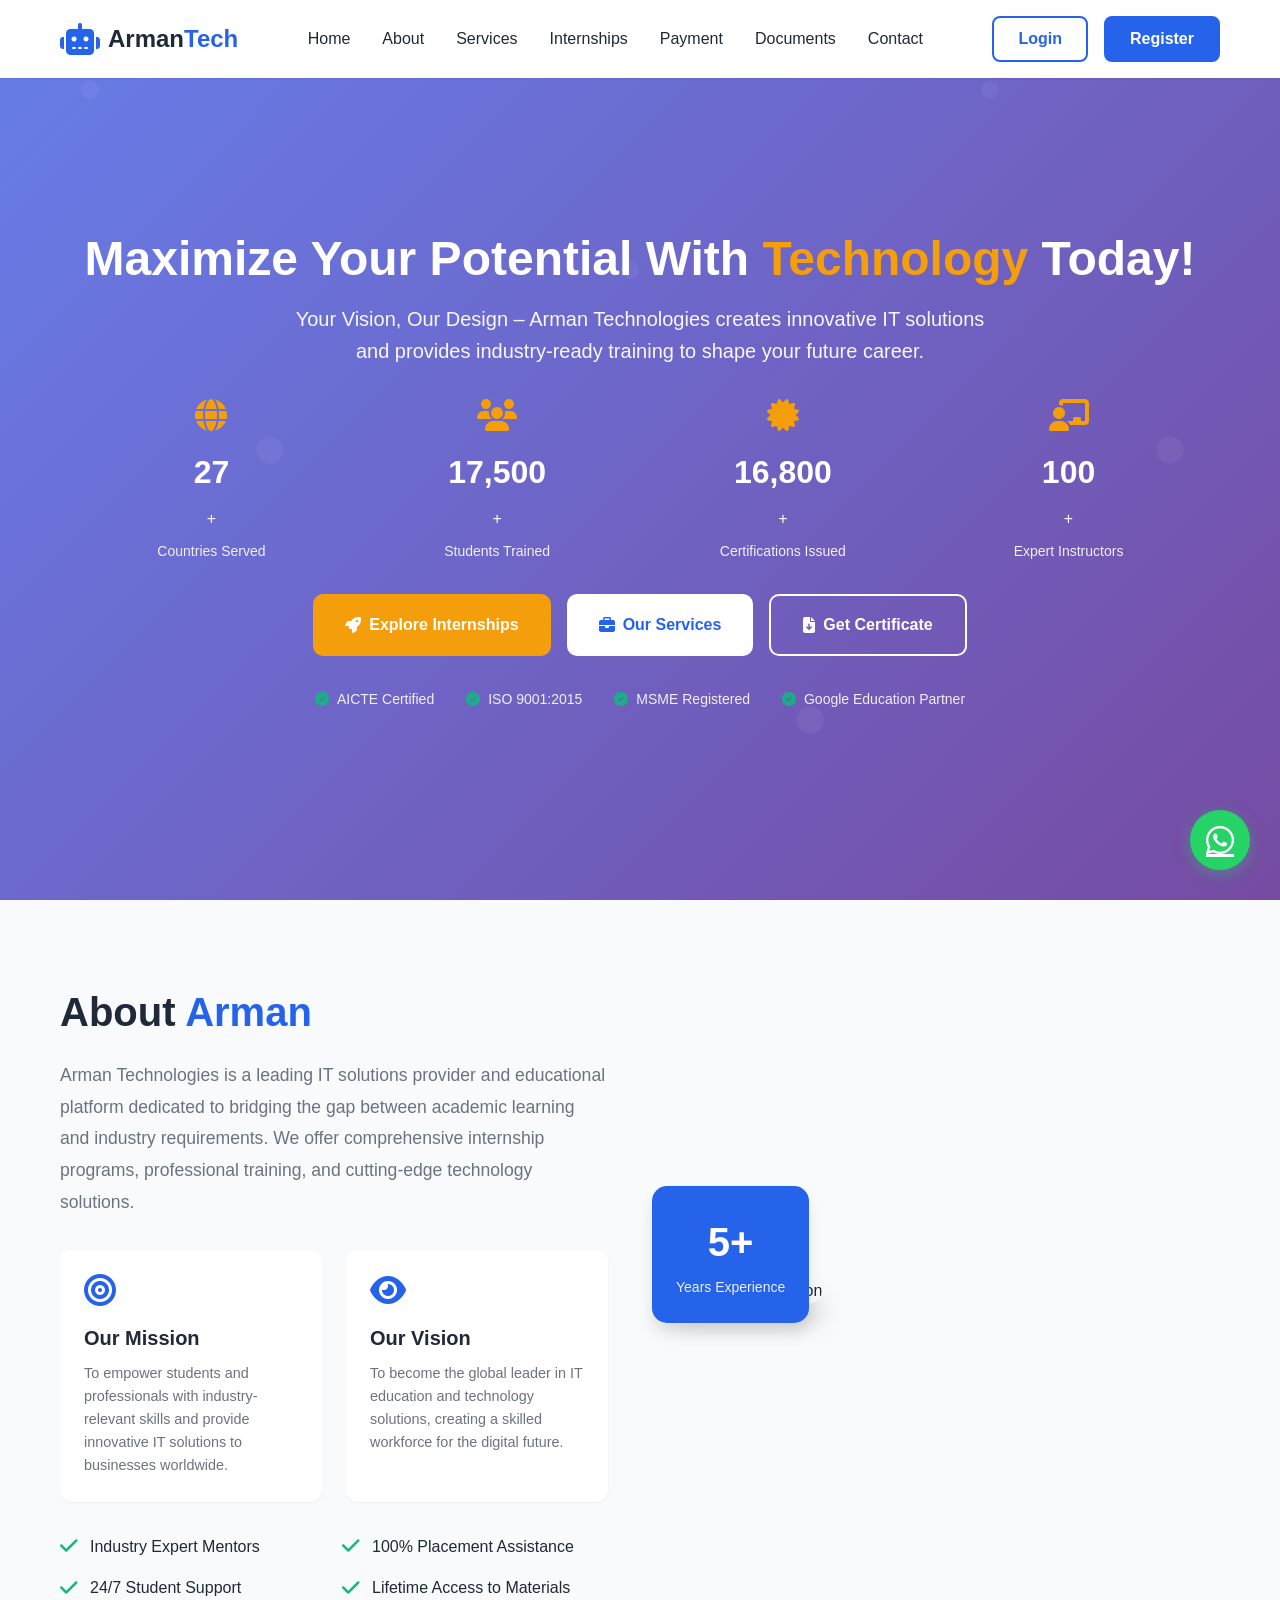
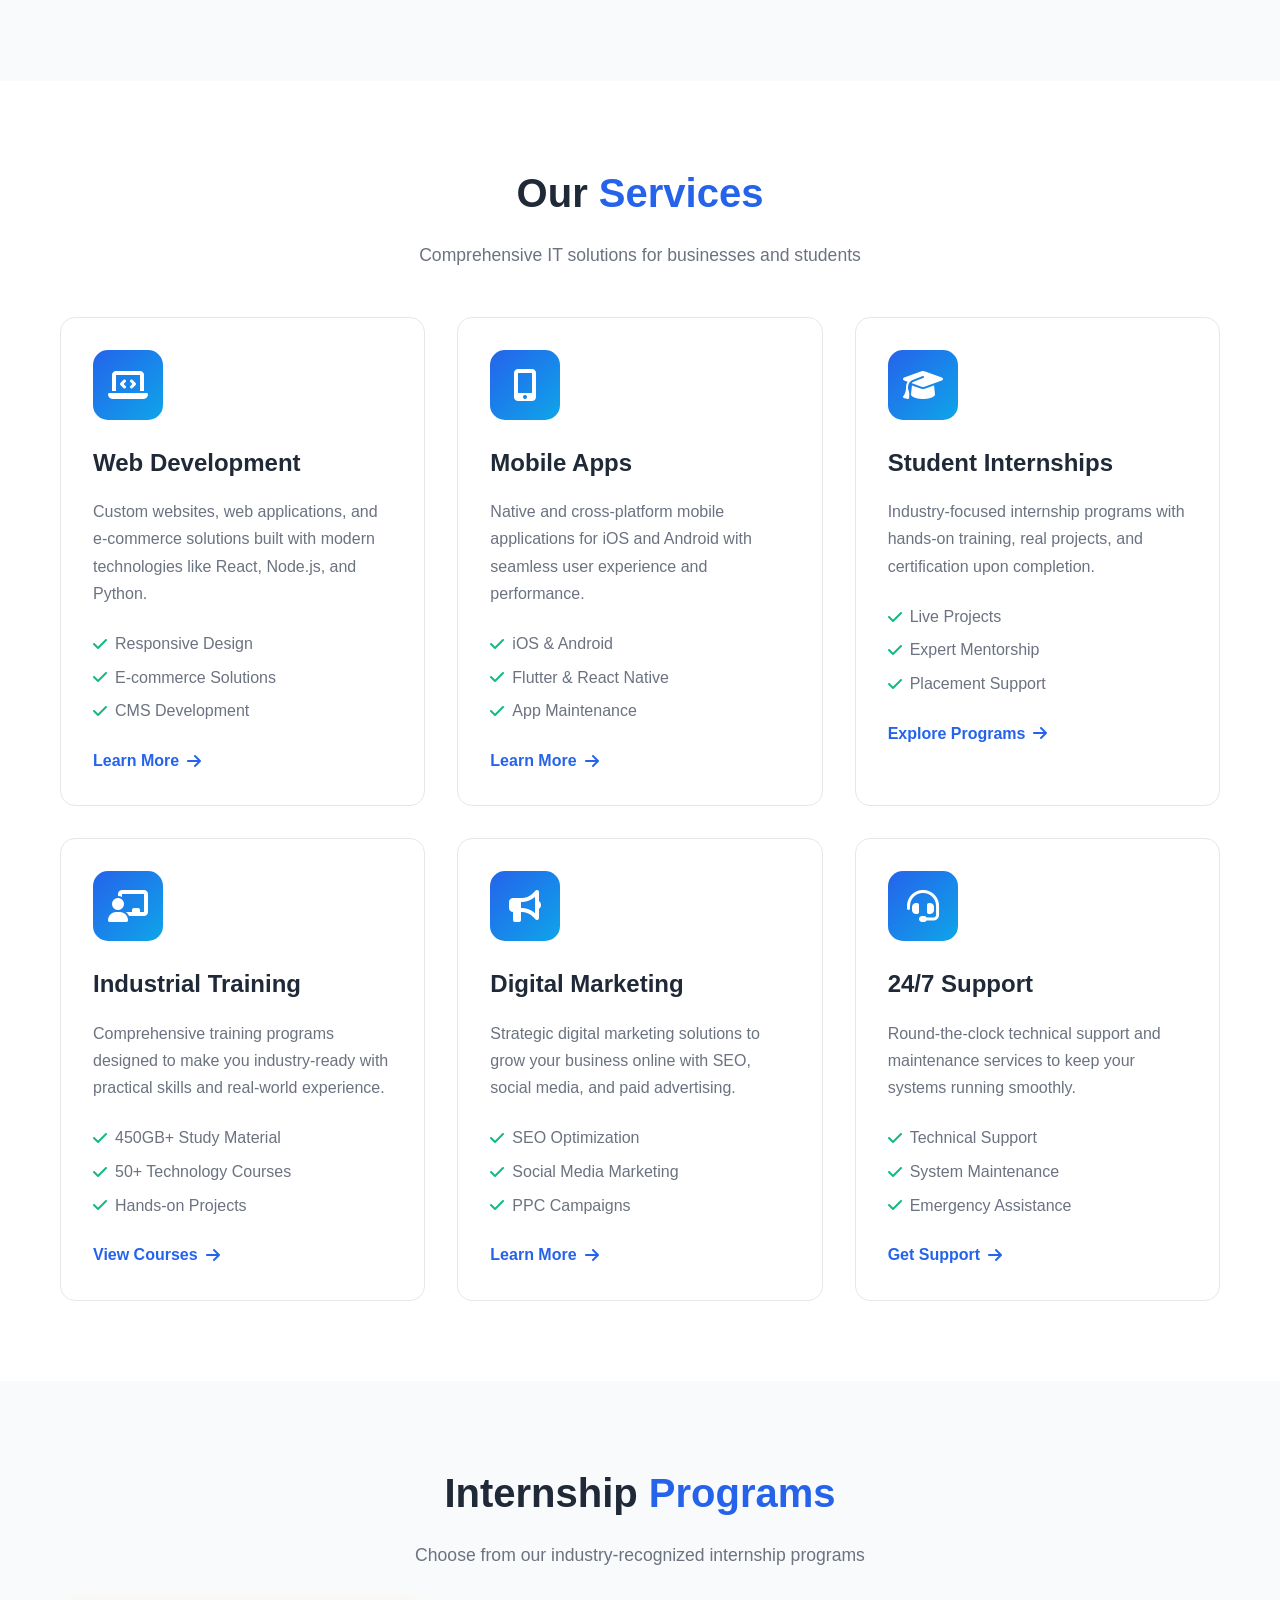
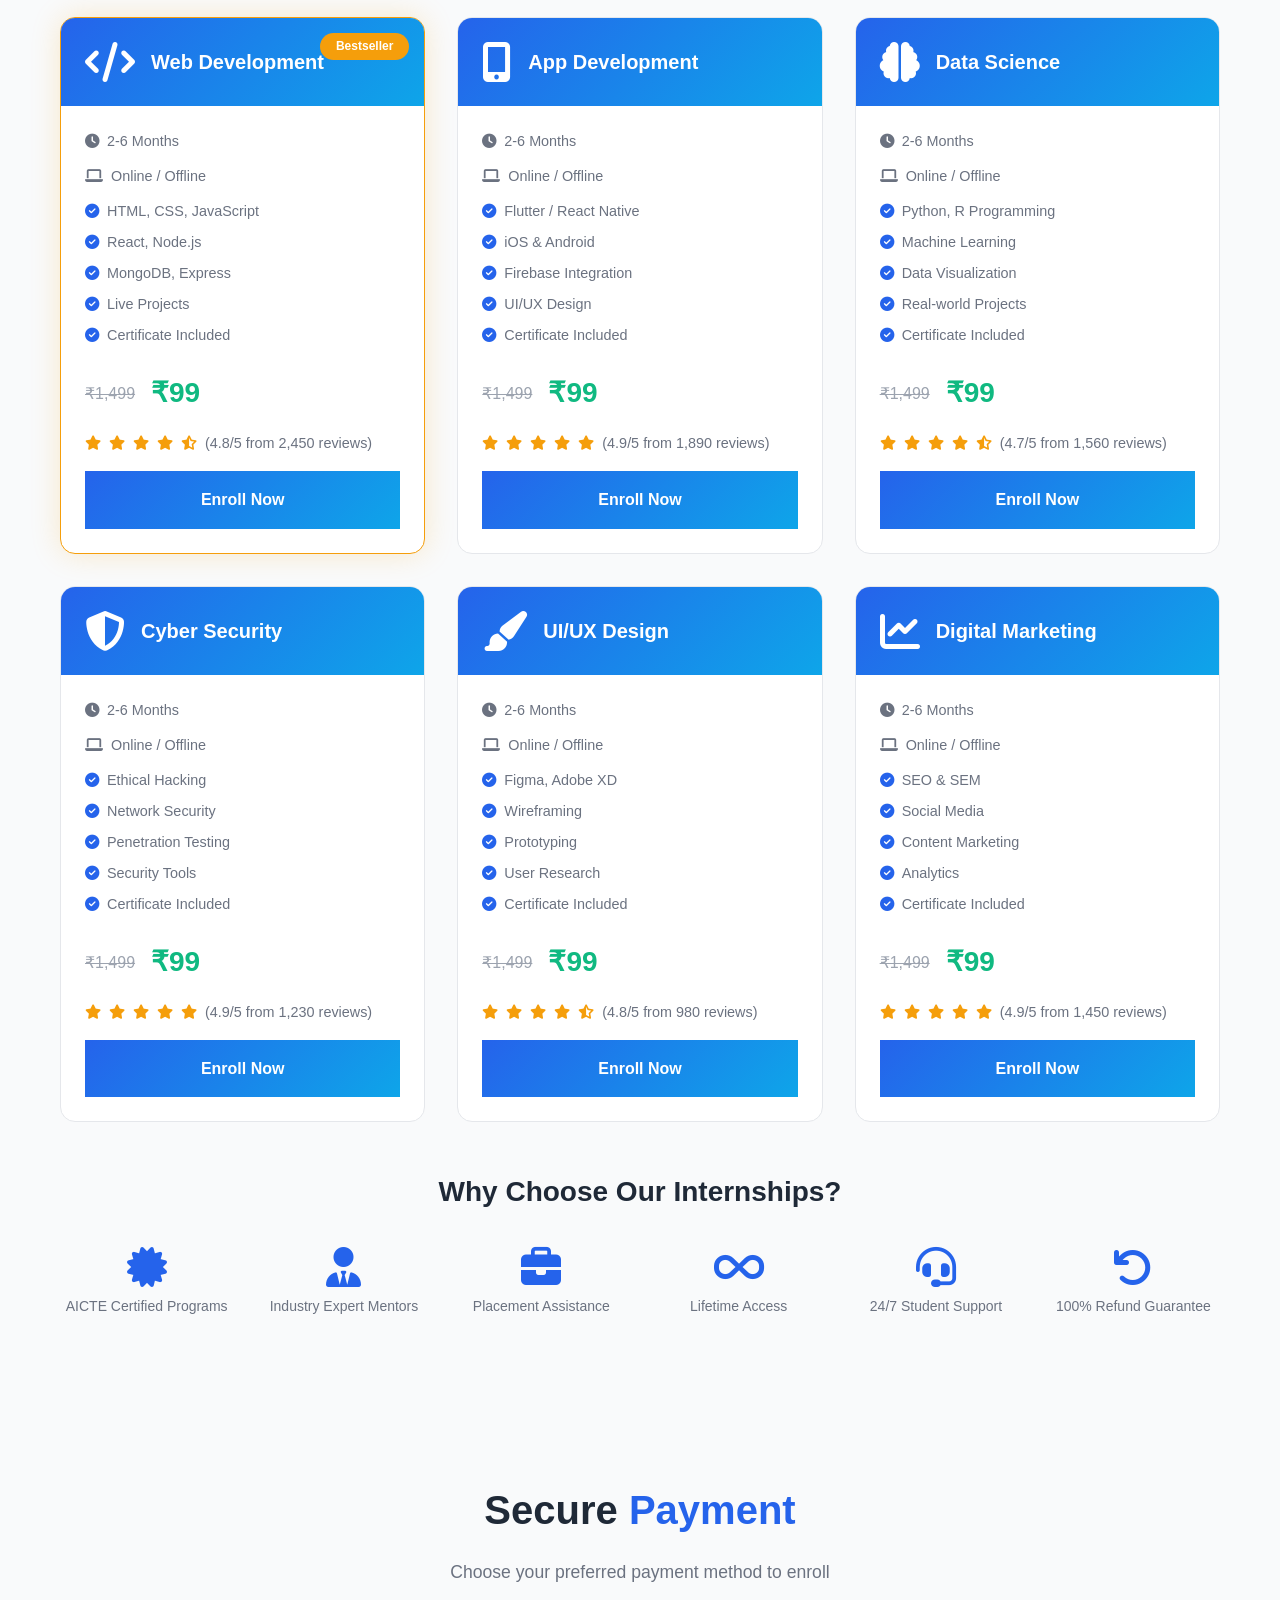
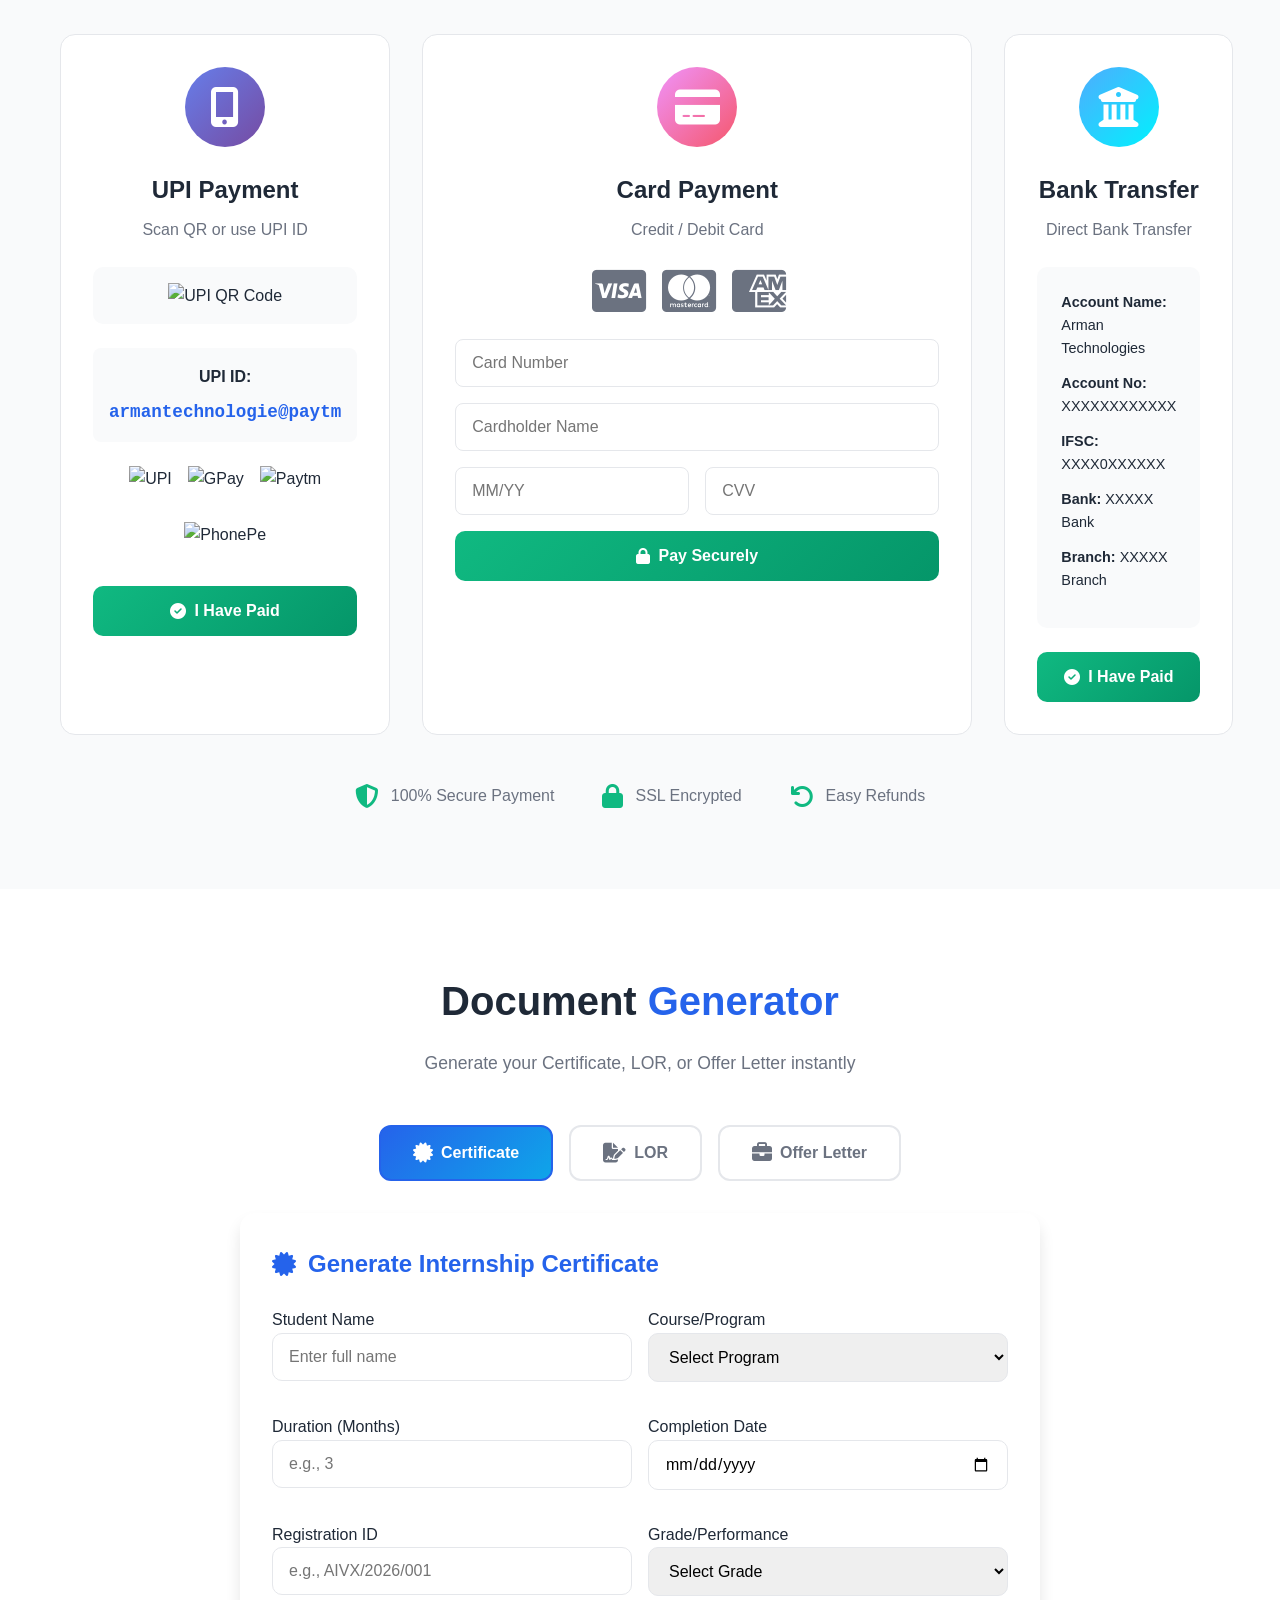
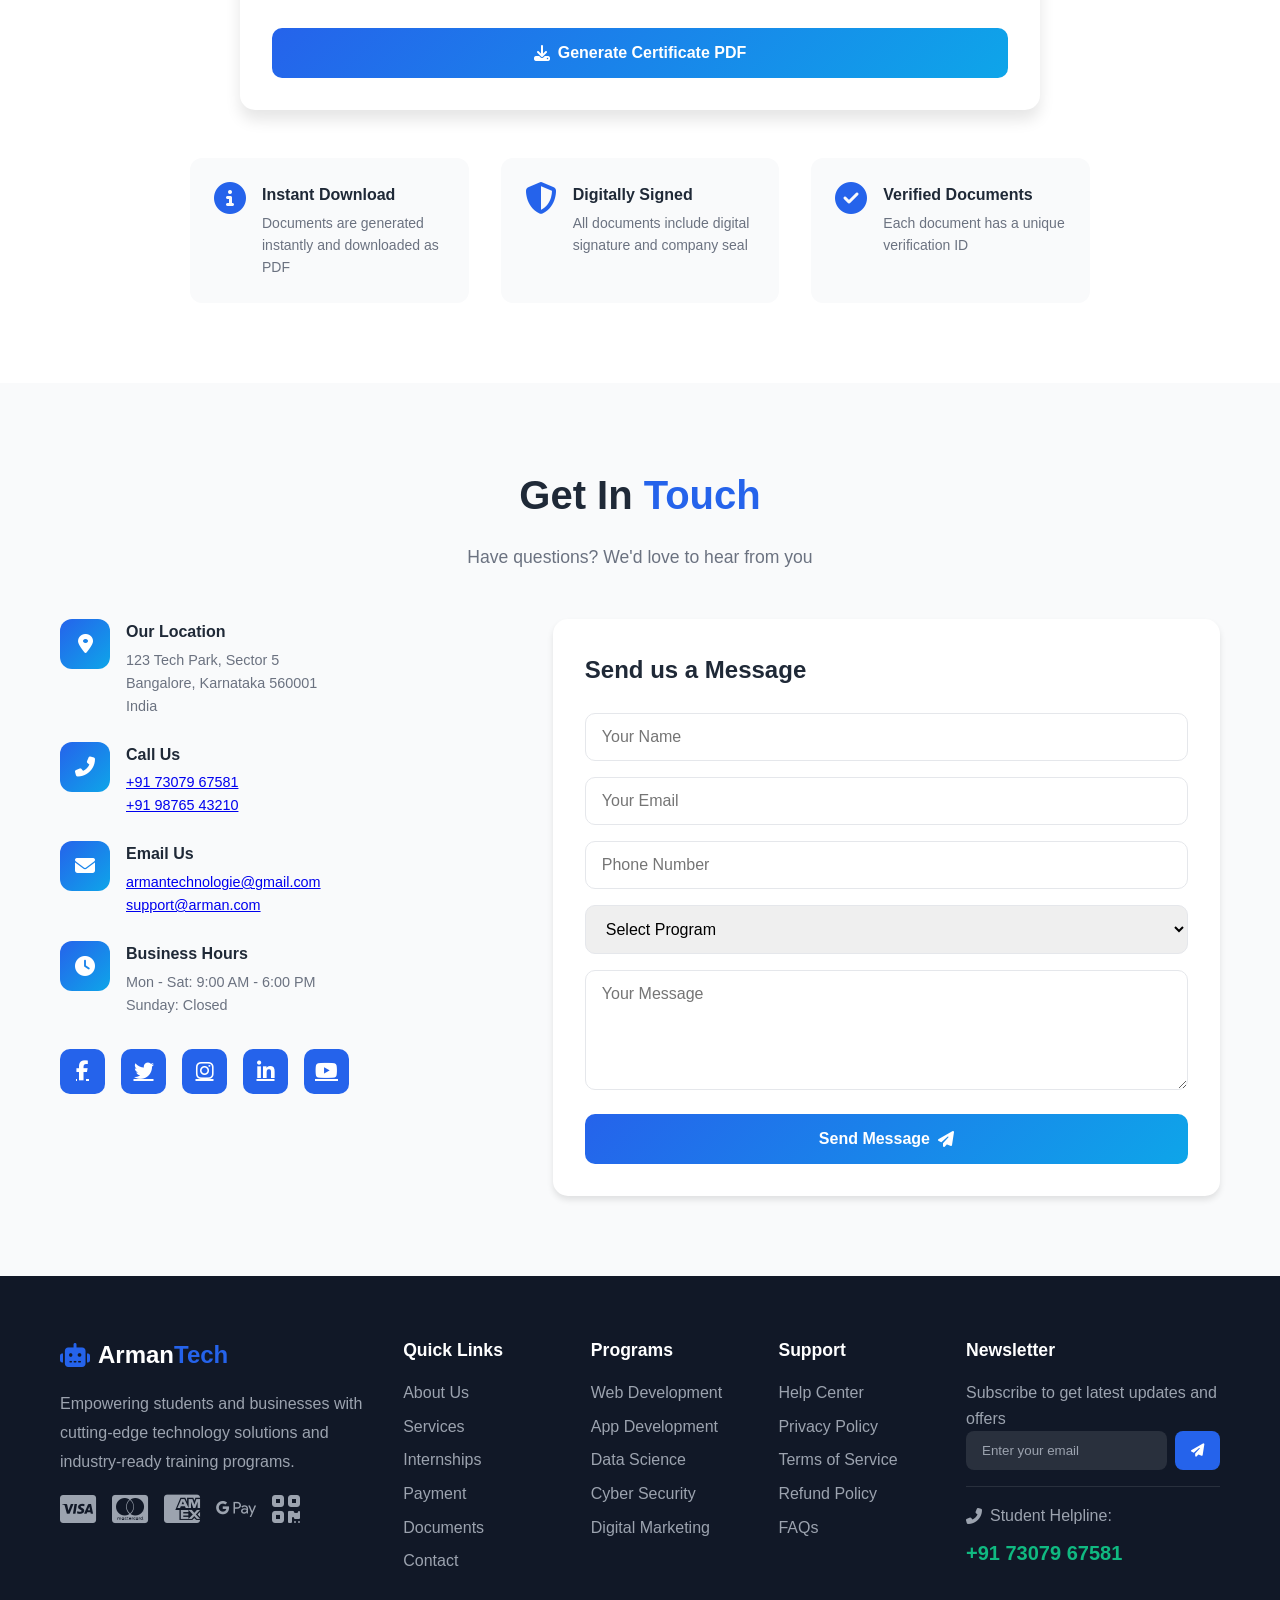
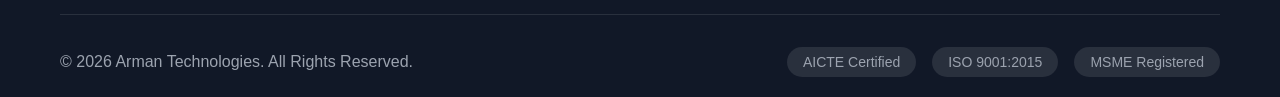
==== commit a5aaa286: "Updated to Arman Technologies + Data Storage System Co-authored-by: Qwen-Coder <qwen-coder@alibabacl" ====
--- a/index.html
+++ b/index.html
@@ -3,7 +3,7 @@
 <head>
     <meta charset="UTF-8">
     <meta name="viewport" content="width=device-width, initial-scale=1.0">
-    <title>Aivonex Technologies - IT Solutions & Internship Programs</title>
+    <title>Arman Technologies - IT Solutions & Internship Programs</title>
     <link rel="stylesheet" href="style.css">
     <link rel="stylesheet" href="https://cdnjs.cloudflare.com/ajax/libs/font-awesome/6.4.0/css/all.min.css">
 </head>
@@ -13,7 +13,7 @@
         <div class="container nav-container">
             <a href="#" class="logo">
                 <i class="fas fa-robot"></i>
-                <span>Aivonex<span class="highlight">Tech</span></span>
+                <span>Arman<span class="highlight">Tech</span></span>
             </a>
             <ul class="nav-menu" id="navMenu">
                 <li><a href="#home">Home</a></li>
@@ -44,7 +44,7 @@
                 Maximize Your Potential With <span class="highlight">Technology</span> Today!
             </h1>
             <p class="hero-subtitle">
-                Your Vision, Our Design – Aivonex Technologies creates innovative IT solutions and provides 
+                Your Vision, Our Design – Arman Technologies creates innovative IT solutions and provides 
                 industry-ready training to shape your future career.
             </p>
             <div class="hero-stats">
@@ -94,9 +94,9 @@
         <div class="container">
             <div class="about-grid">
                 <div class="about-content">
-                    <h2 class="section-title">About <span class="highlight">Aivonex</span></h2>
+                    <h2 class="section-title">About <span class="highlight">Arman</span></h2>
                     <p class="about-text">
-                        Aivonex Technologies is a leading IT solutions provider and educational platform 
+                        Arman Technologies is a leading IT solutions provider and educational platform 
                         dedicated to bridging the gap between academic learning and industry 
                         requirements. We offer comprehensive internship programs, professional 
                         training, and cutting-edge technology solutions.
@@ -512,11 +512,11 @@
                     <h3>UPI Payment</h3>
                     <p>Scan QR or use UPI ID</p>
                     <div class="qr-code">
-                        <img src="https://api.qrserver.com/v1/create-qr-code/?size=200x200&data=aivonextechnologie@paytm" alt="UPI QR Code">
+                        <img src="https://api.qrserver.com/v1/create-qr-code/?size=200x200&data=armantechnologie@paytm" alt="UPI QR Code">
                     </div>
                     <div class="upi-id">
                         <strong>UPI ID:</strong>
-                        <code>aivonextechnologie@paytm</code>
+                        <code>armantechnologie@paytm</code>
                     </div>
                     <div class="payment-apps">
                         <img src="https://upload.wikimedia.org/wikipedia/commons/e/e1/UPI_Logo_vector.svg" alt="UPI" height="40">
@@ -561,7 +561,7 @@
                     <h3>Bank Transfer</h3>
                     <p>Direct Bank Transfer</p>
                     <div class="bank-details">
-                        <p><strong>Account Name:</strong> Aivonex Technologies</p>
+                        <p><strong>Account Name:</strong> Arman Technologies</p>
                         <p><strong>Account No:</strong> XXXXXXXXXXXX</p>
                         <p><strong>IFSC:</strong> XXXX0XXXXXX</p>
                         <p><strong>Bank:</strong> XXXXX Bank</p>
@@ -823,8 +823,8 @@
                         <i class="fas fa-envelope"></i>
                         <div>
                             <h4>Email Us</h4>
-                            <p><a href="mailto:aivonextechnologie@gmail.com">aivonextechnologie@gmail.com</a></p>
-                            <p><a href="mailto:support@aivonex.com">support@aivonex.com</a></p>
+                            <p><a href="mailto:armantechnologie@gmail.com">armantechnologie@gmail.com</a></p>
+                            <p><a href="mailto:support@arman.com">support@arman.com</a></p>
                         </div>
                     </div>
                     <div class="info-card">
@@ -886,7 +886,7 @@
                 <div class="footer-about">
                     <a href="#" class="footer-logo">
                         <i class="fas fa-robot"></i>
-                        <span>Aivonex<span class="highlight">Tech</span></span>
+                        <span>Arman<span class="highlight">Tech</span></span>
                     </a>
                     <p>Empowering students and businesses with cutting-edge technology 
                     solutions and industry-ready training programs.</p>
@@ -943,7 +943,7 @@
                 </div>
             </div>
             <div class="footer-bottom">
-                <p>&copy; 2026 Aivonex Technologies. All Rights Reserved.</p>
+                <p>&copy; 2026 Arman Technologies. All Rights Reserved.</p>
                 <div class="footer-badges">
                     <span>AICTE Certified</span>
                     <span>ISO 9001:2015</span>
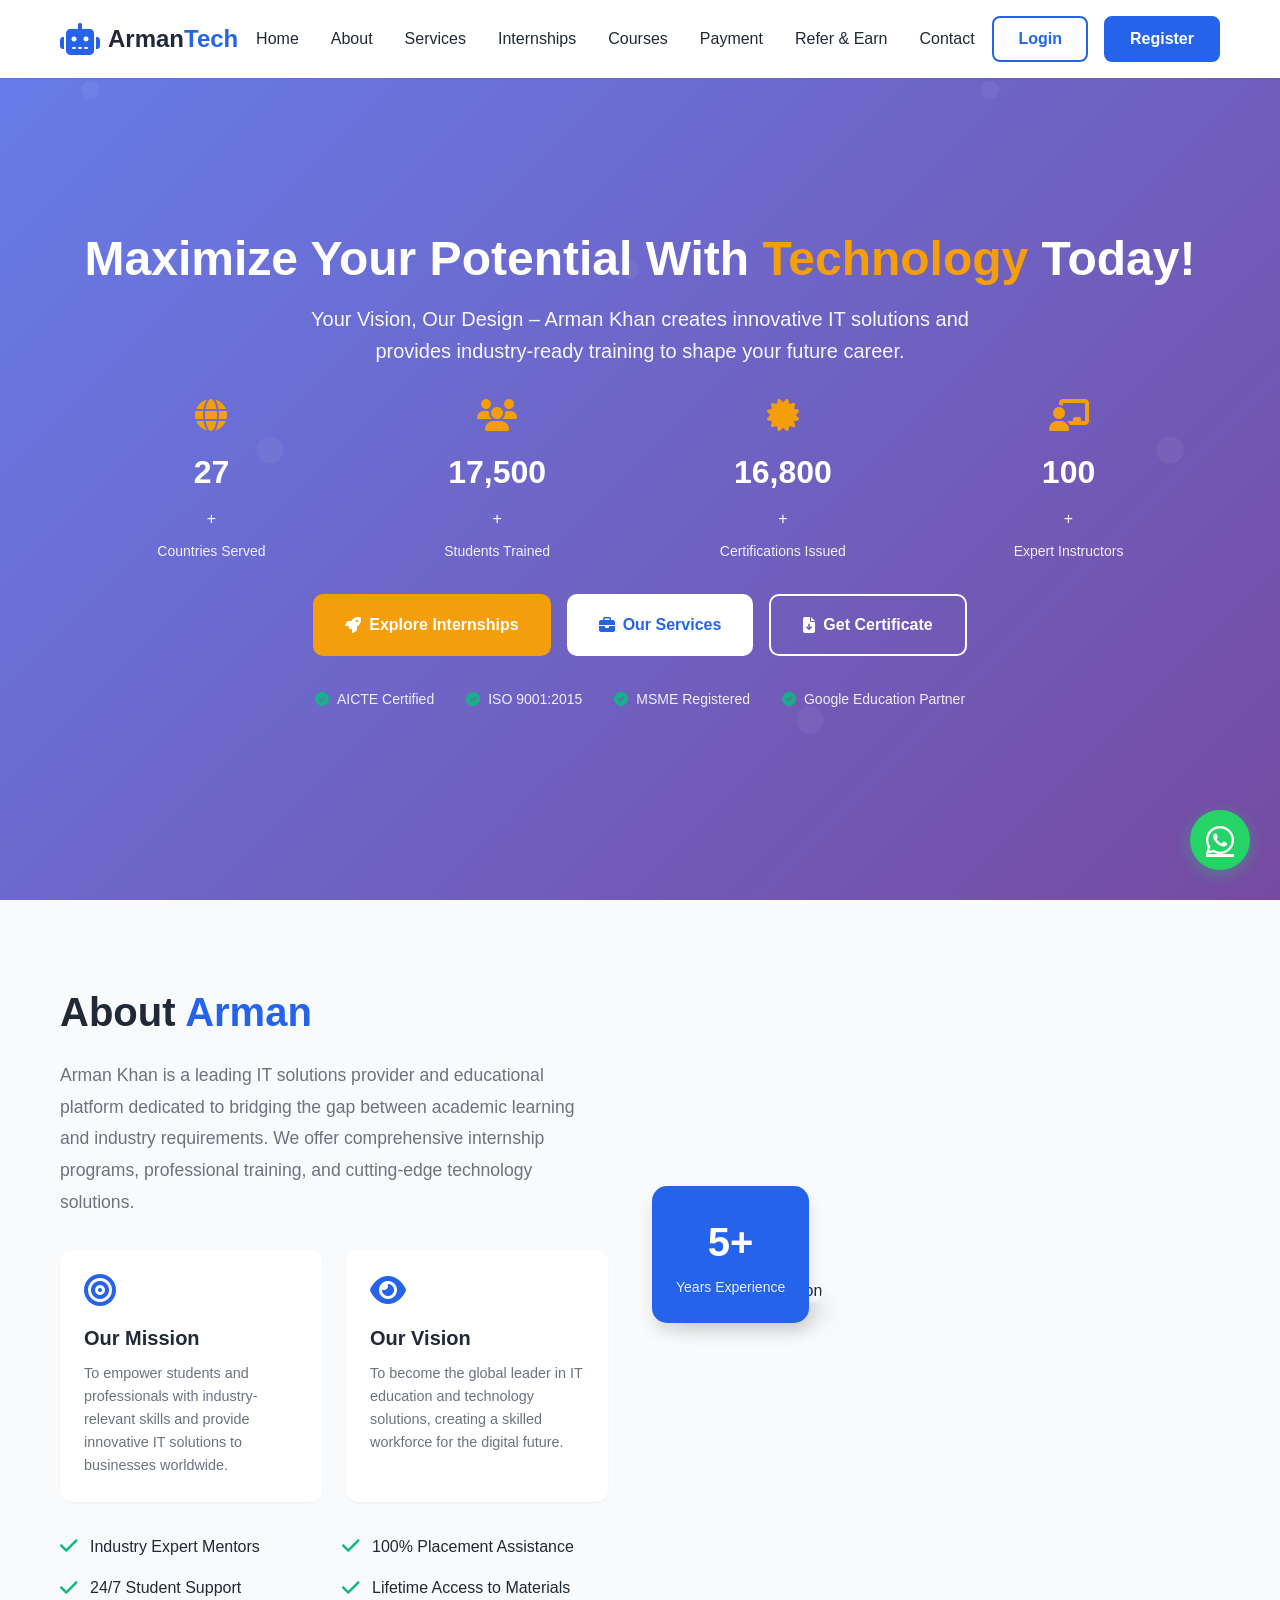
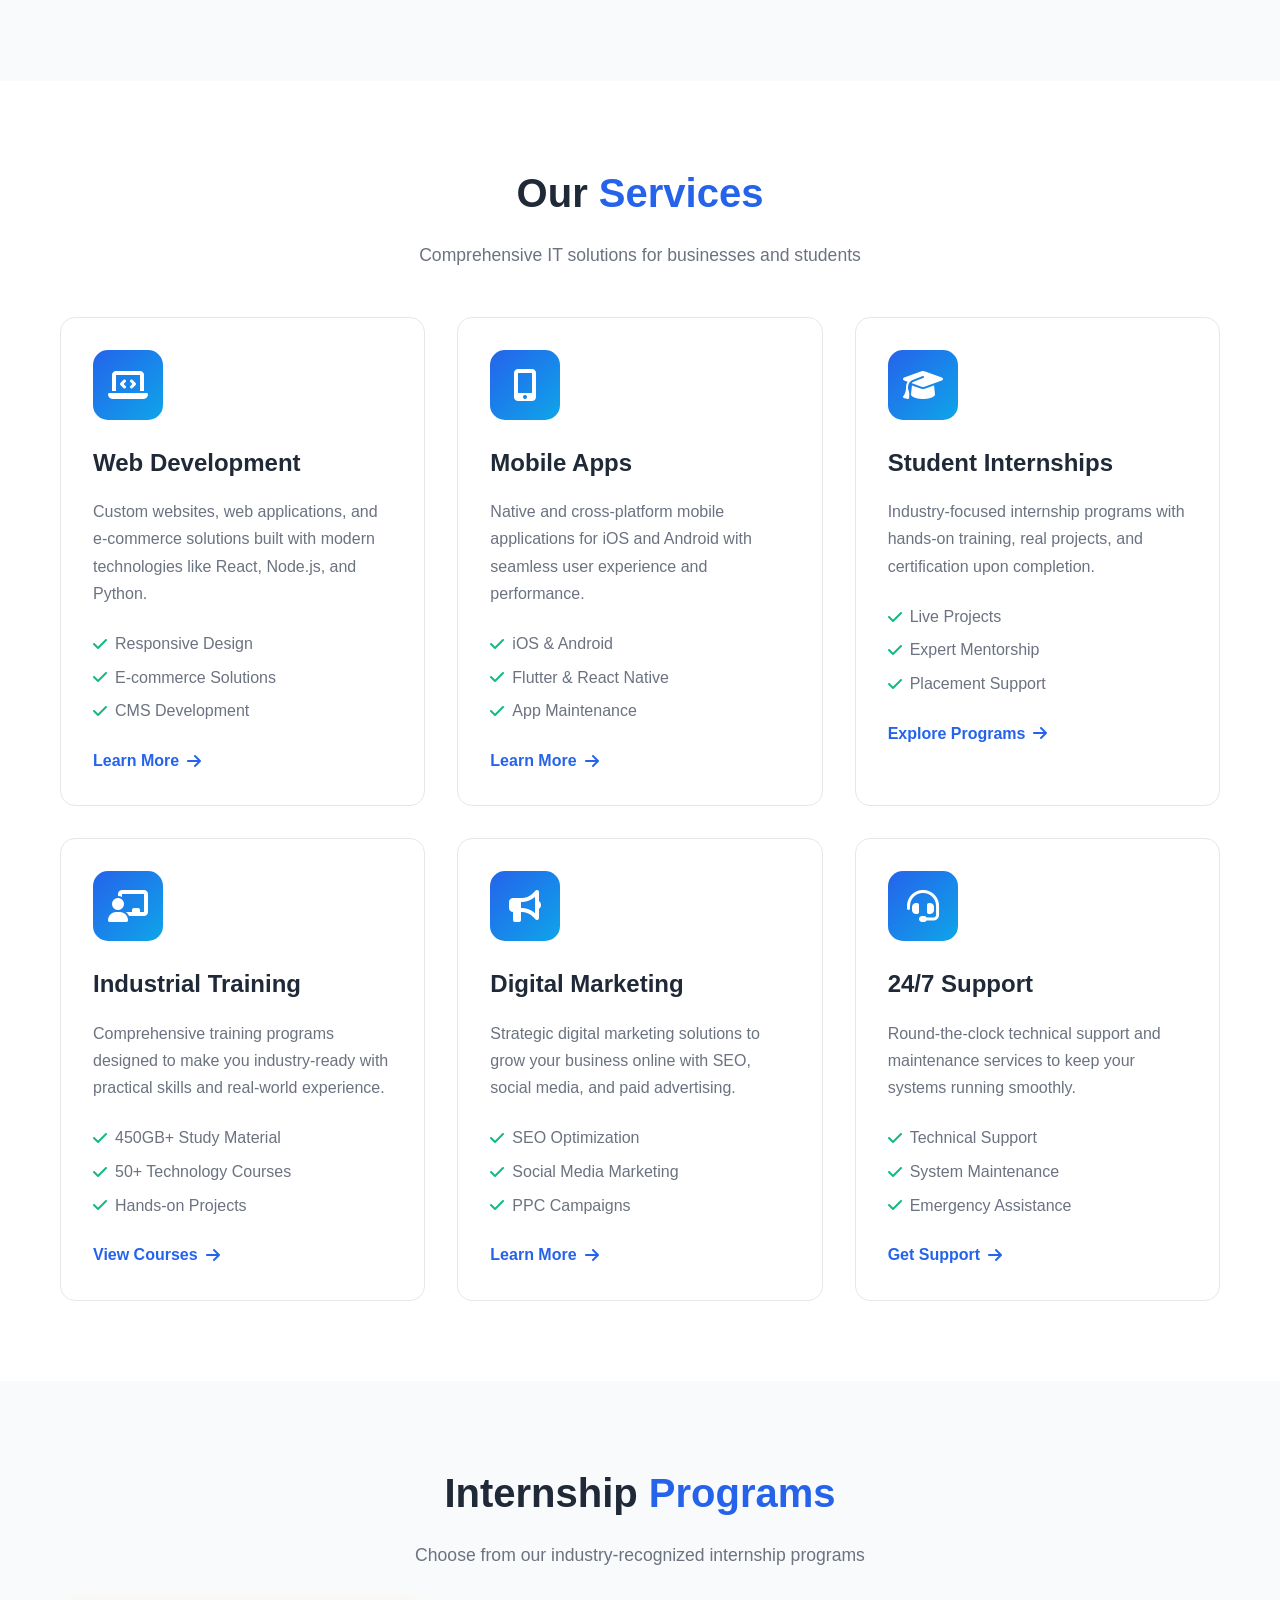
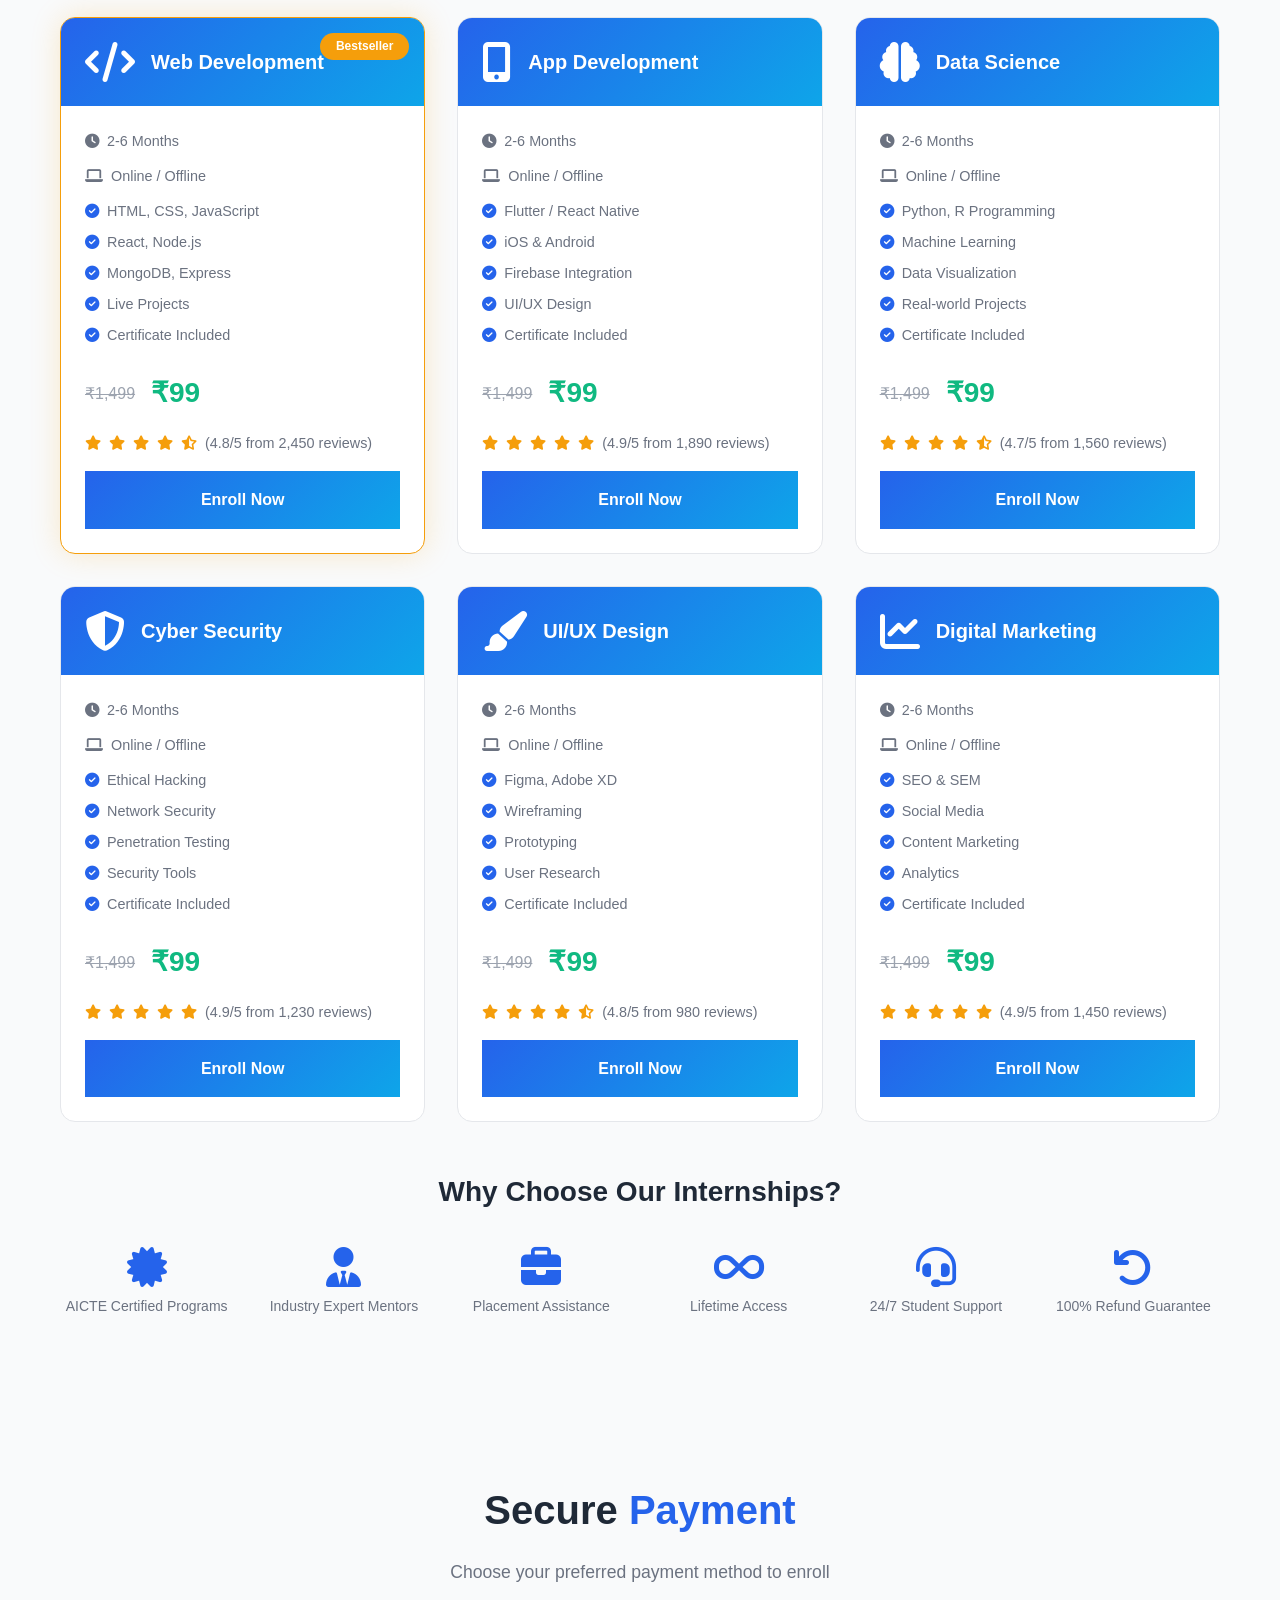
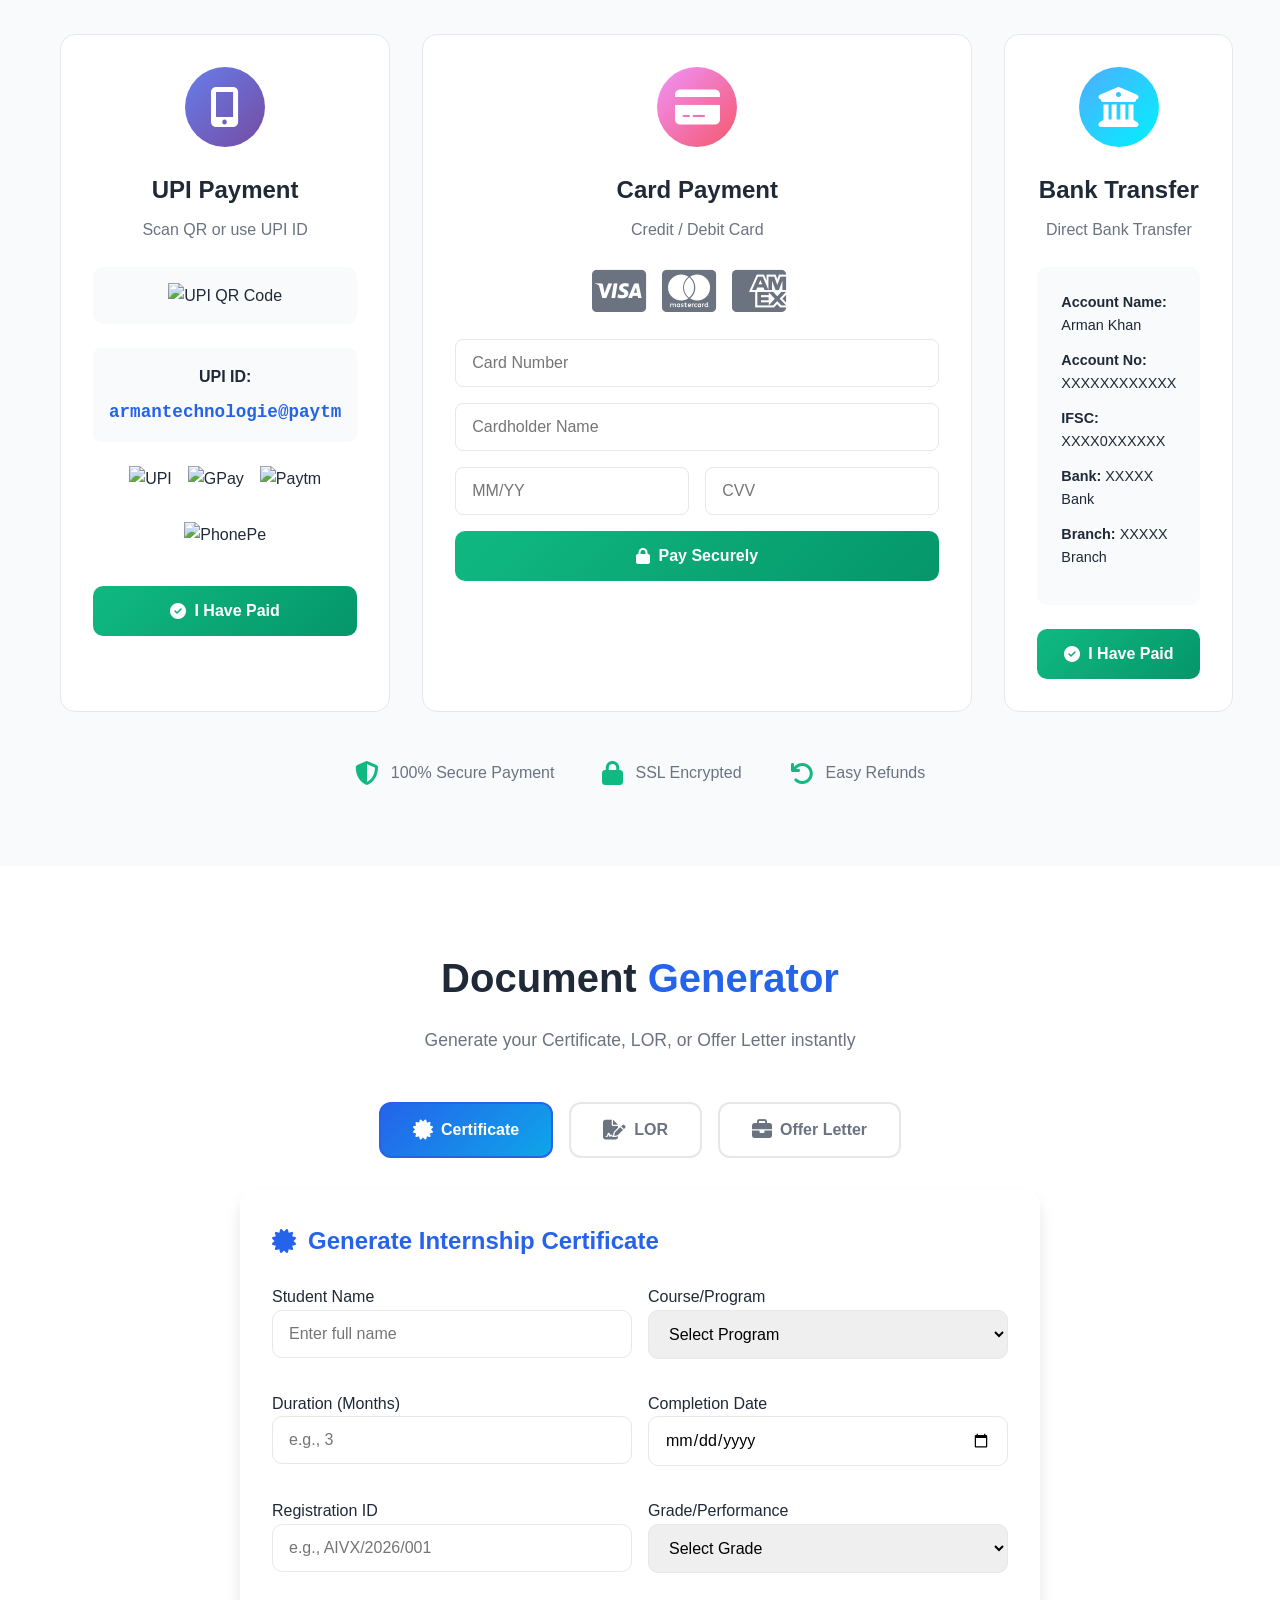
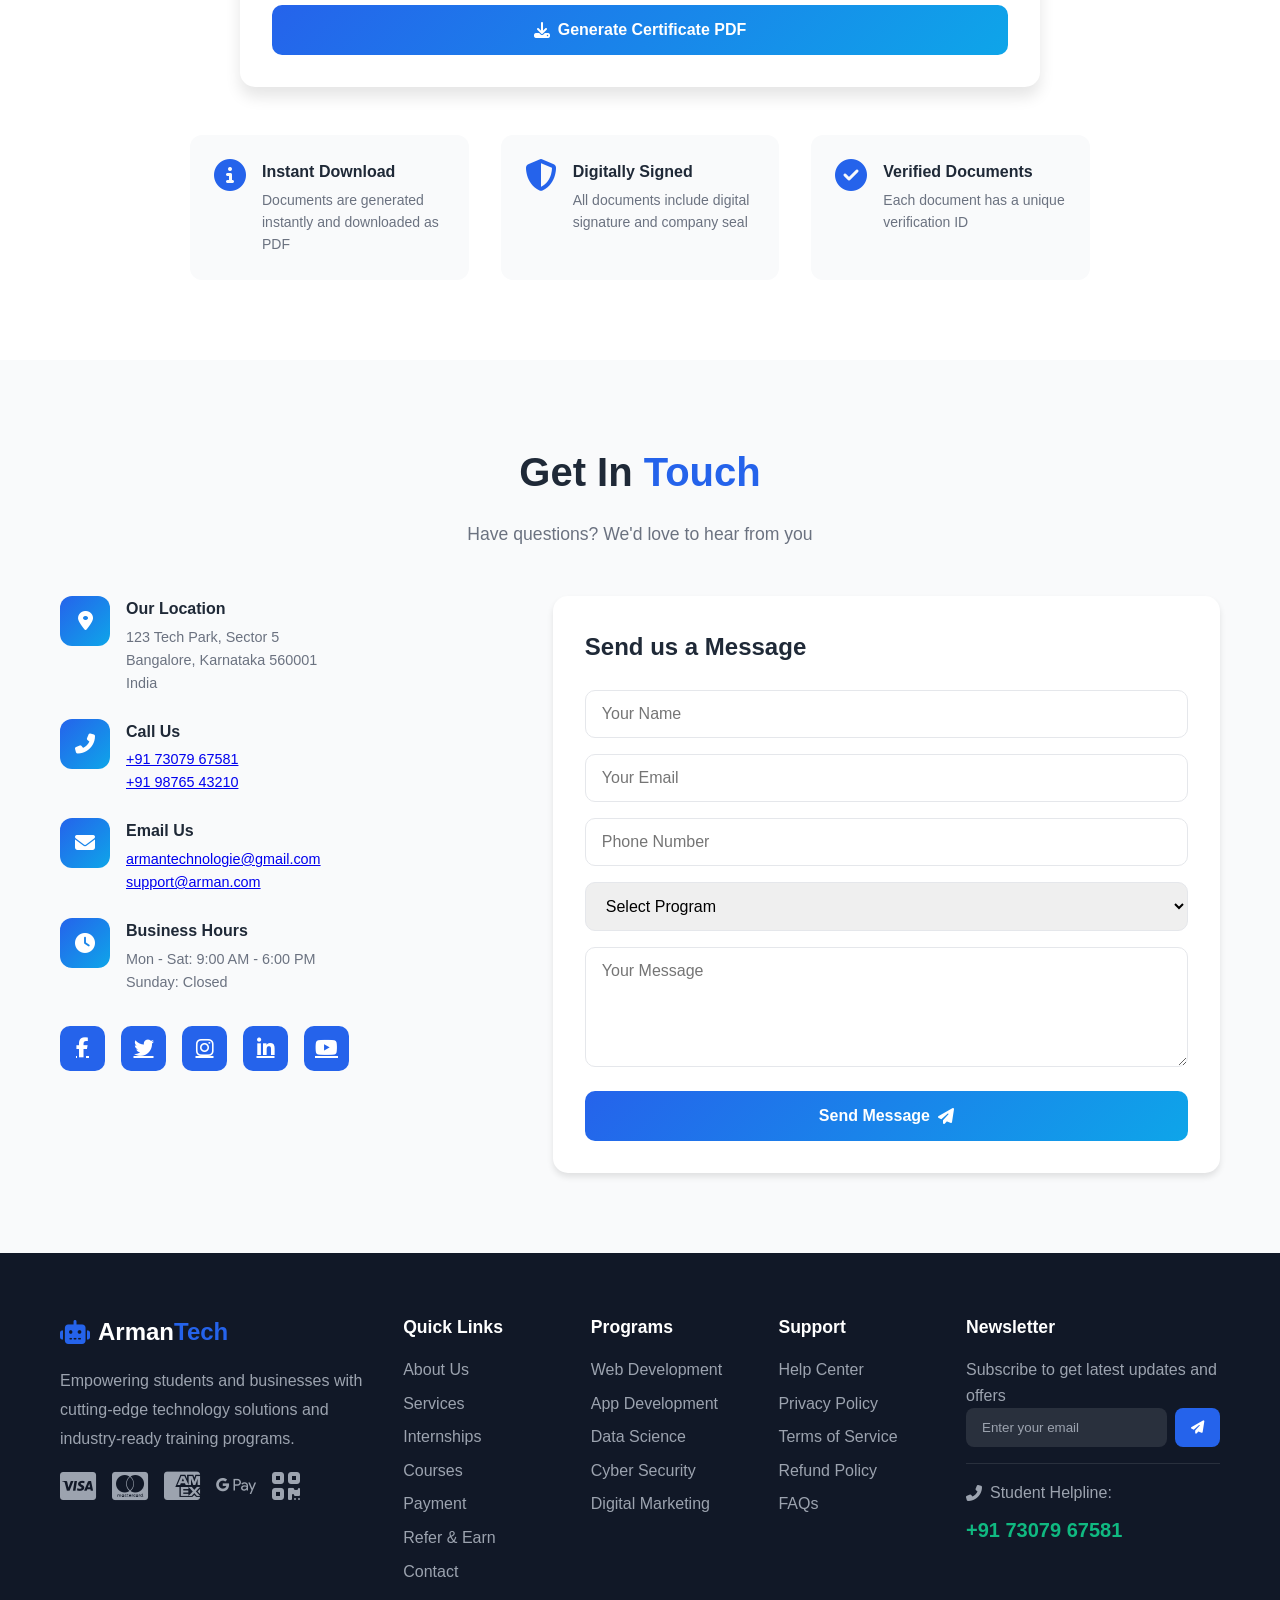
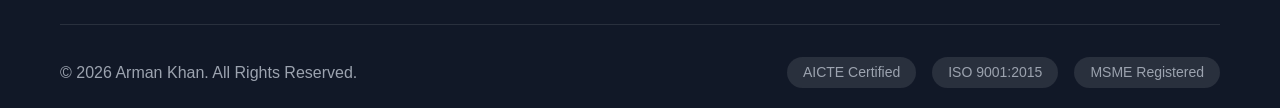
==== commit 66ed19c0: "Added multiple pages: About, Courses, Payment (Razorpay), Contact, Refer & Earn Co-authored-by: Qwen" ====
--- a/index.html
+++ b/index.html
@@ -3,7 +3,7 @@
 <head>
     <meta charset="UTF-8">
     <meta name="viewport" content="width=device-width, initial-scale=1.0">
-    <title>Arman Technologies - IT Solutions & Internship Programs</title>
+    <title>Arman Khan - IT Solutions & Internship Programs</title>
     <link rel="stylesheet" href="style.css">
     <link rel="stylesheet" href="https://cdnjs.cloudflare.com/ajax/libs/font-awesome/6.4.0/css/all.min.css">
 </head>
@@ -17,12 +17,13 @@
             </a>
             <ul class="nav-menu" id="navMenu">
                 <li><a href="#home">Home</a></li>
-                <li><a href="#about">About</a></li>
+                <li><a href="pages/about.html">About</a></li>
                 <li><a href="#services">Services</a></li>
                 <li><a href="#internships">Internships</a></li>
-                <li><a href="#payment">Payment</a></li>
-                <li><a href="#documents">Documents</a></li>
-                <li><a href="#contact">Contact</a></li>
+                <li><a href="pages/courses.html">Courses</a></li>
+                <li><a href="pages/payment.html">Payment</a></li>
+                <li><a href="pages/refer.html">Refer & Earn</a></li>
+                <li><a href="pages/contact.html">Contact</a></li>
             </ul>
             <div class="nav-buttons">
                 <a href="#login" class="btn-login">Login</a>
@@ -44,7 +45,7 @@
                 Maximize Your Potential With <span class="highlight">Technology</span> Today!
             </h1>
             <p class="hero-subtitle">
-                Your Vision, Our Design – Arman Technologies creates innovative IT solutions and provides 
+                Your Vision, Our Design – Arman Khan creates innovative IT solutions and provides 
                 industry-ready training to shape your future career.
             </p>
             <div class="hero-stats">
@@ -96,7 +97,7 @@
                 <div class="about-content">
                     <h2 class="section-title">About <span class="highlight">Arman</span></h2>
                     <p class="about-text">
-                        Arman Technologies is a leading IT solutions provider and educational platform 
+                        Arman Khan is a leading IT solutions provider and educational platform 
                         dedicated to bridging the gap between academic learning and industry 
                         requirements. We offer comprehensive internship programs, professional 
                         training, and cutting-edge technology solutions.
@@ -561,7 +562,7 @@
                     <h3>Bank Transfer</h3>
                     <p>Direct Bank Transfer</p>
                     <div class="bank-details">
-                        <p><strong>Account Name:</strong> Arman Technologies</p>
+                        <p><strong>Account Name:</strong> Arman Khan</p>
                         <p><strong>Account No:</strong> XXXXXXXXXXXX</p>
                         <p><strong>IFSC:</strong> XXXX0XXXXXX</p>
                         <p><strong>Bank:</strong> XXXXX Bank</p>
@@ -901,12 +902,13 @@
                 <div class="footer-links">
                     <h4>Quick Links</h4>
                     <ul>
-                        <li><a href="#about">About Us</a></li>
+                        <li><a href="pages/about.html">About Us</a></li>
                         <li><a href="#services">Services</a></li>
                         <li><a href="#internships">Internships</a></li>
-                        <li><a href="#payment">Payment</a></li>
-                        <li><a href="#documents">Documents</a></li>
-                        <li><a href="#contact">Contact</a></li>
+                        <li><a href="pages/courses.html">Courses</a></li>
+                        <li><a href="pages/payment.html">Payment</a></li>
+                        <li><a href="pages/refer.html">Refer & Earn</a></li>
+                        <li><a href="pages/contact.html">Contact</a></li>
                     </ul>
                 </div>
                 <div class="footer-links">
@@ -943,7 +945,7 @@
                 </div>
             </div>
             <div class="footer-bottom">
-                <p>&copy; 2026 Arman Technologies. All Rights Reserved.</p>
+                <p>&copy; 2026 Arman Khan. All Rights Reserved.</p>
                 <div class="footer-badges">
                     <span>AICTE Certified</span>
                     <span>ISO 9001:2015</span>
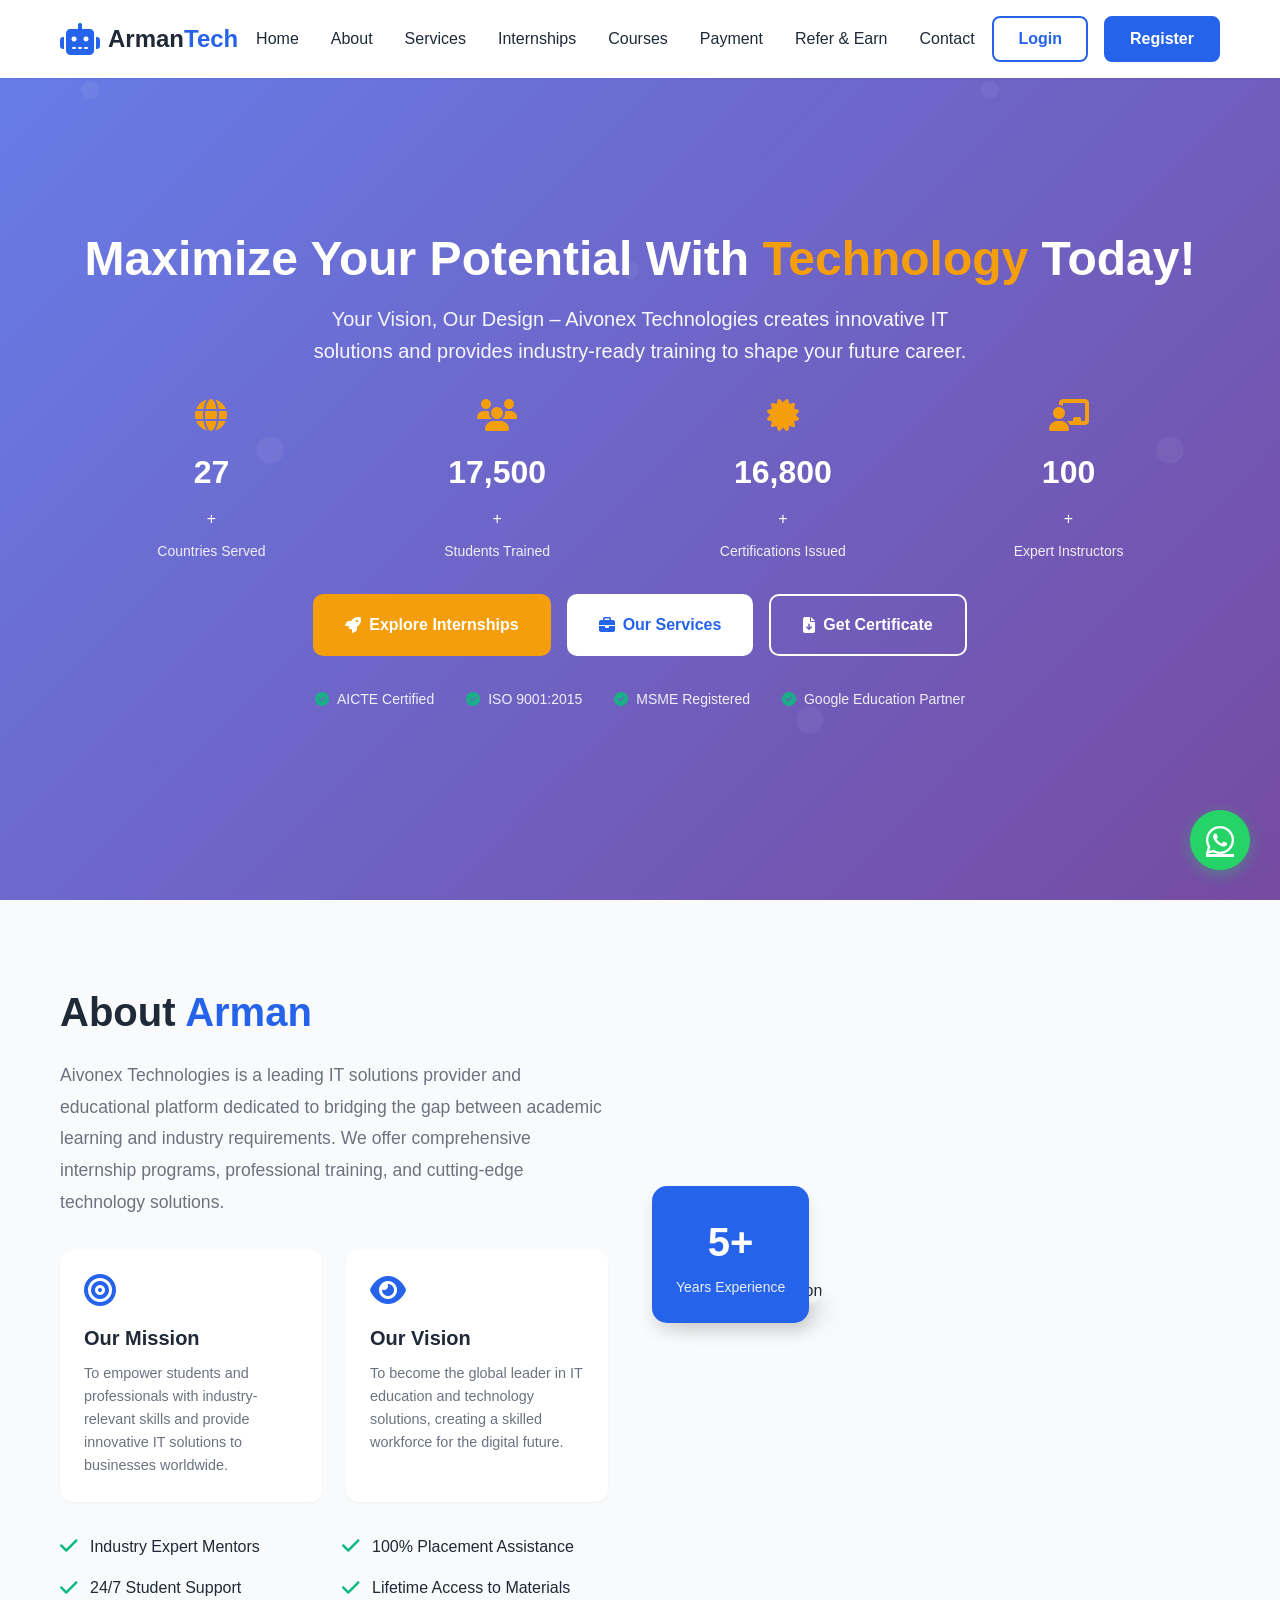
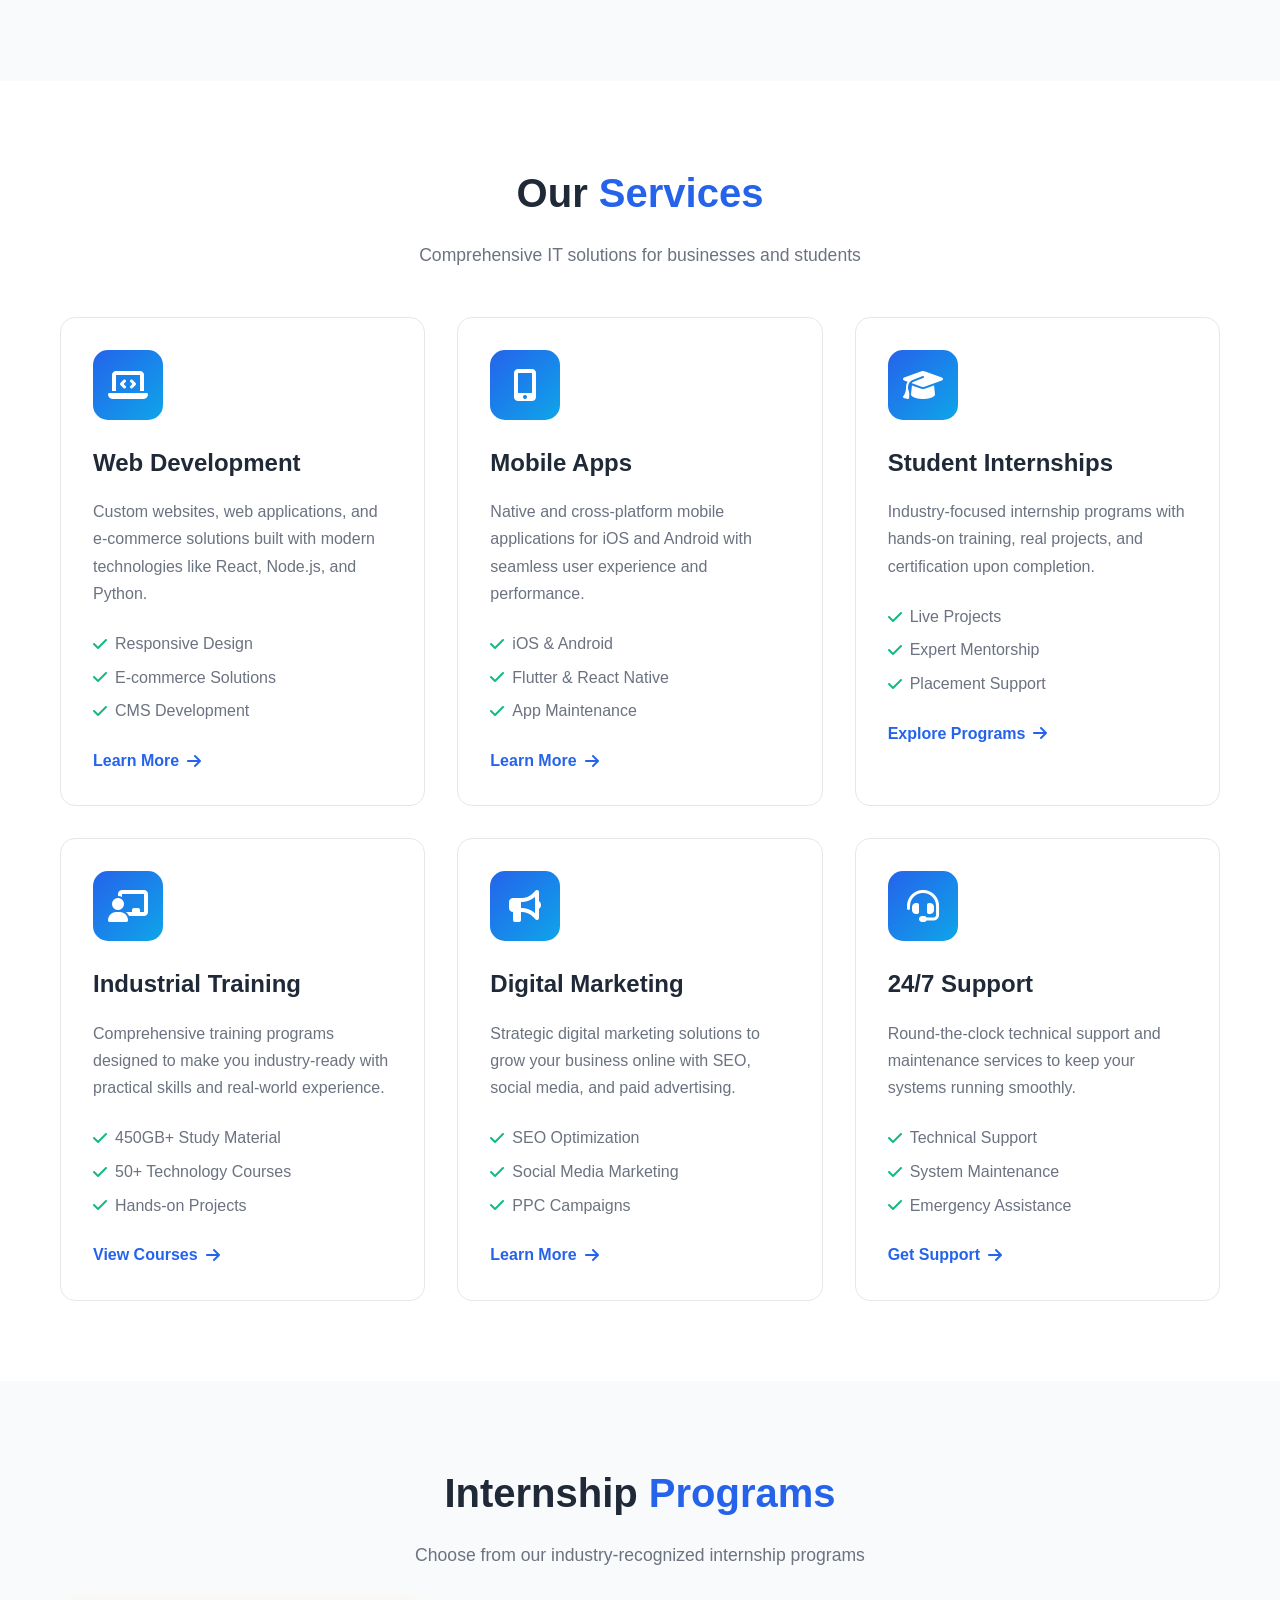
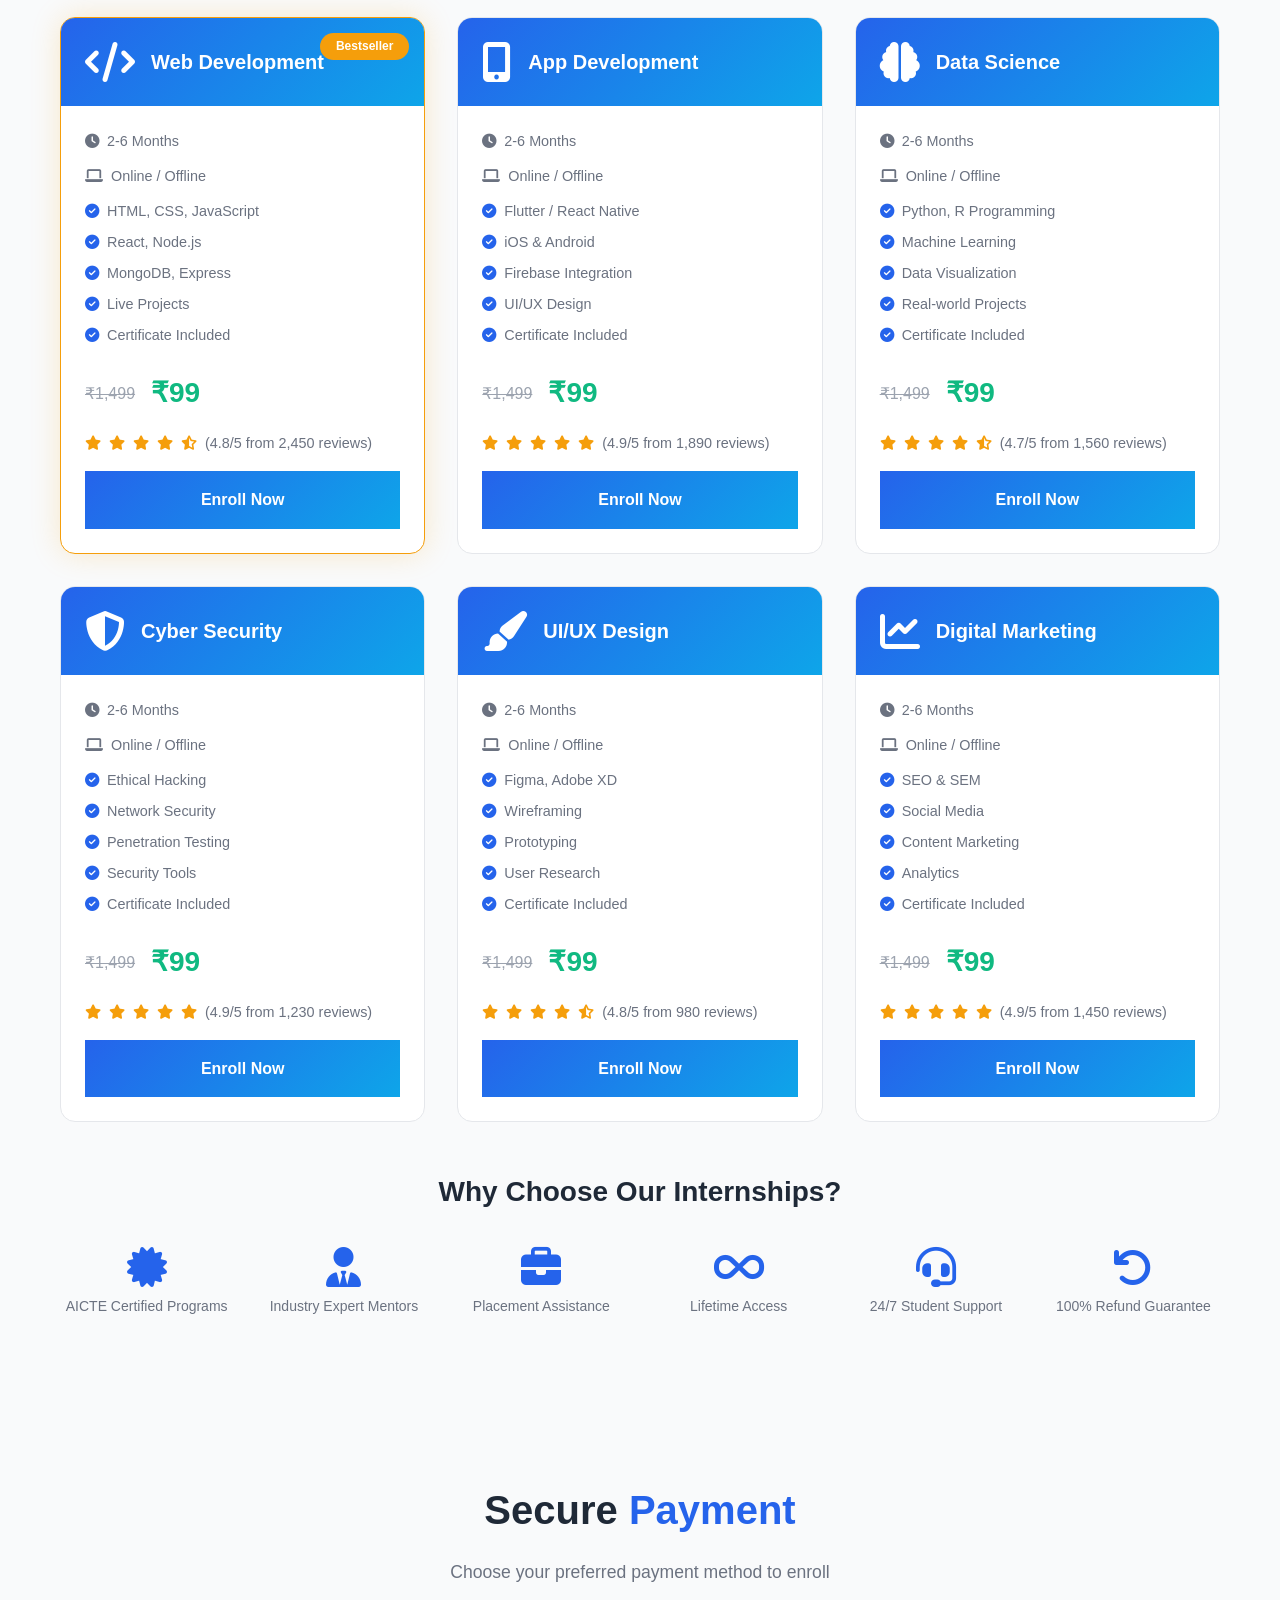
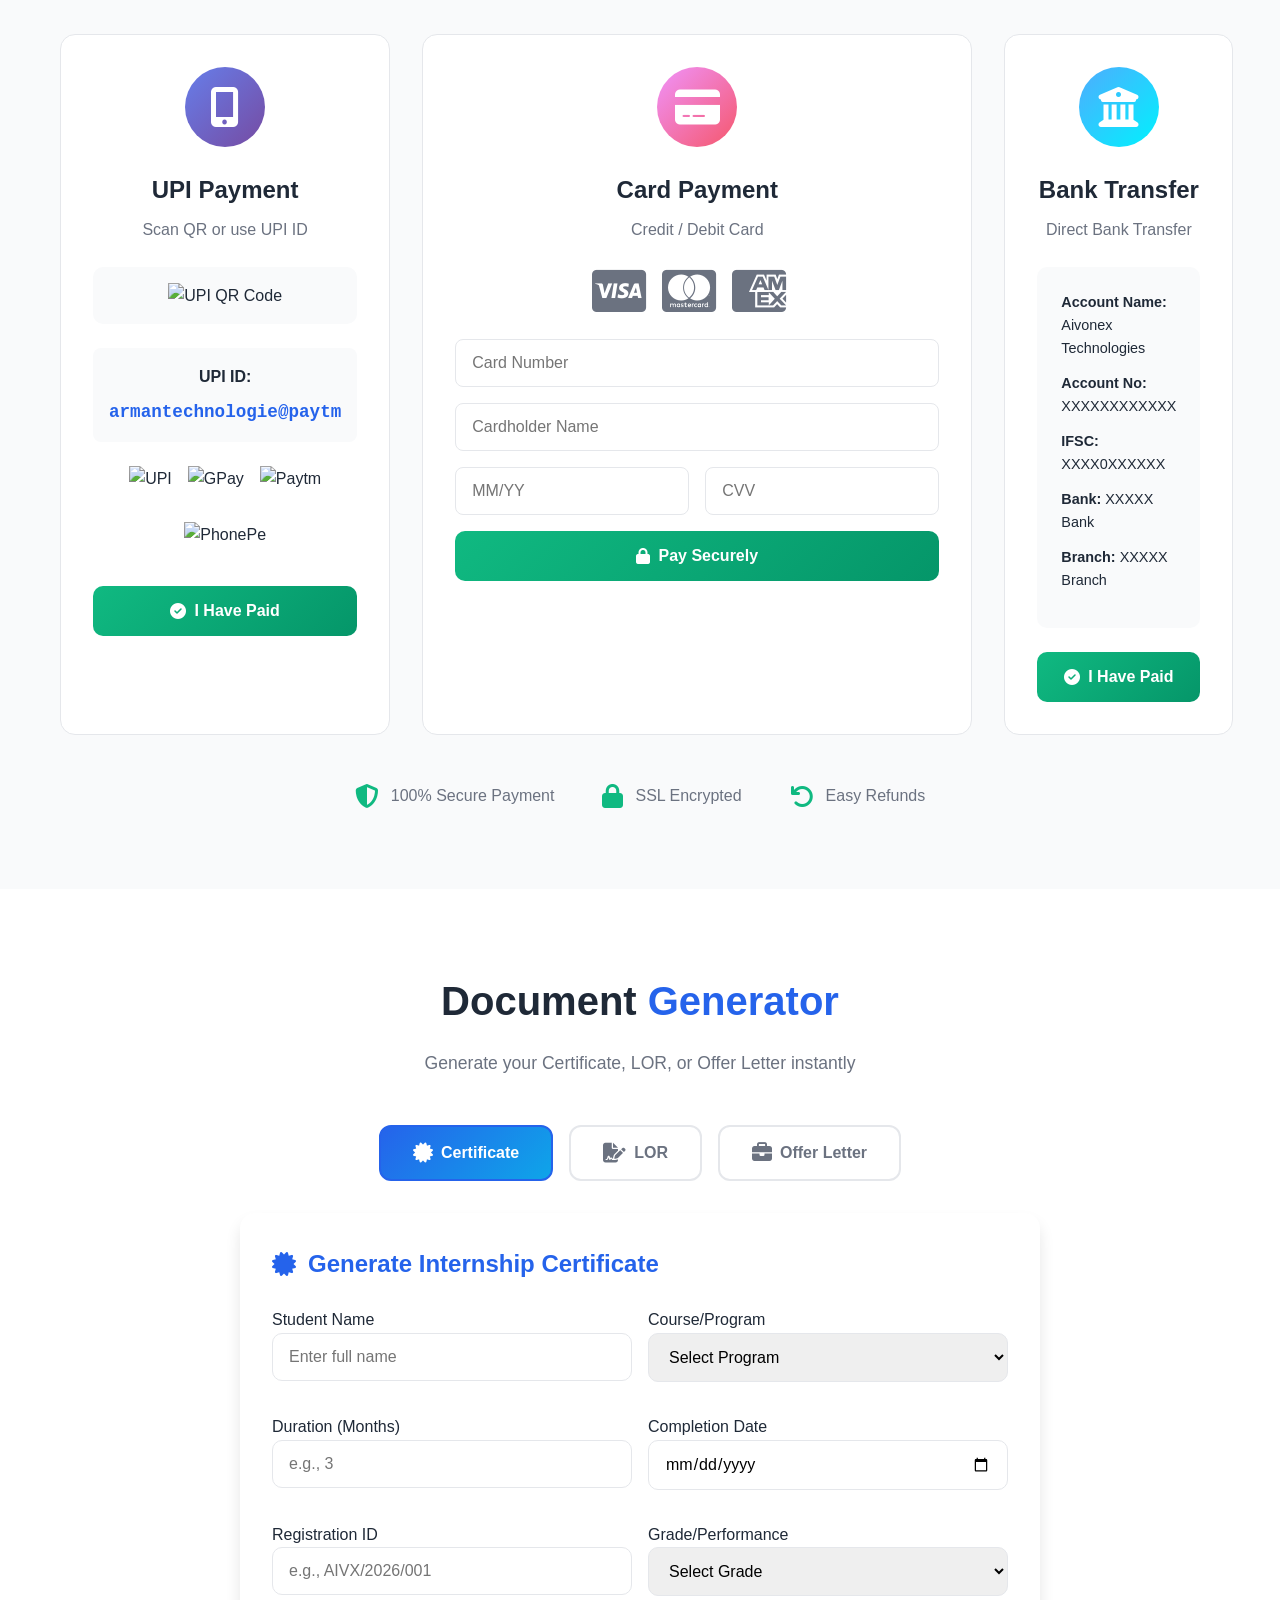
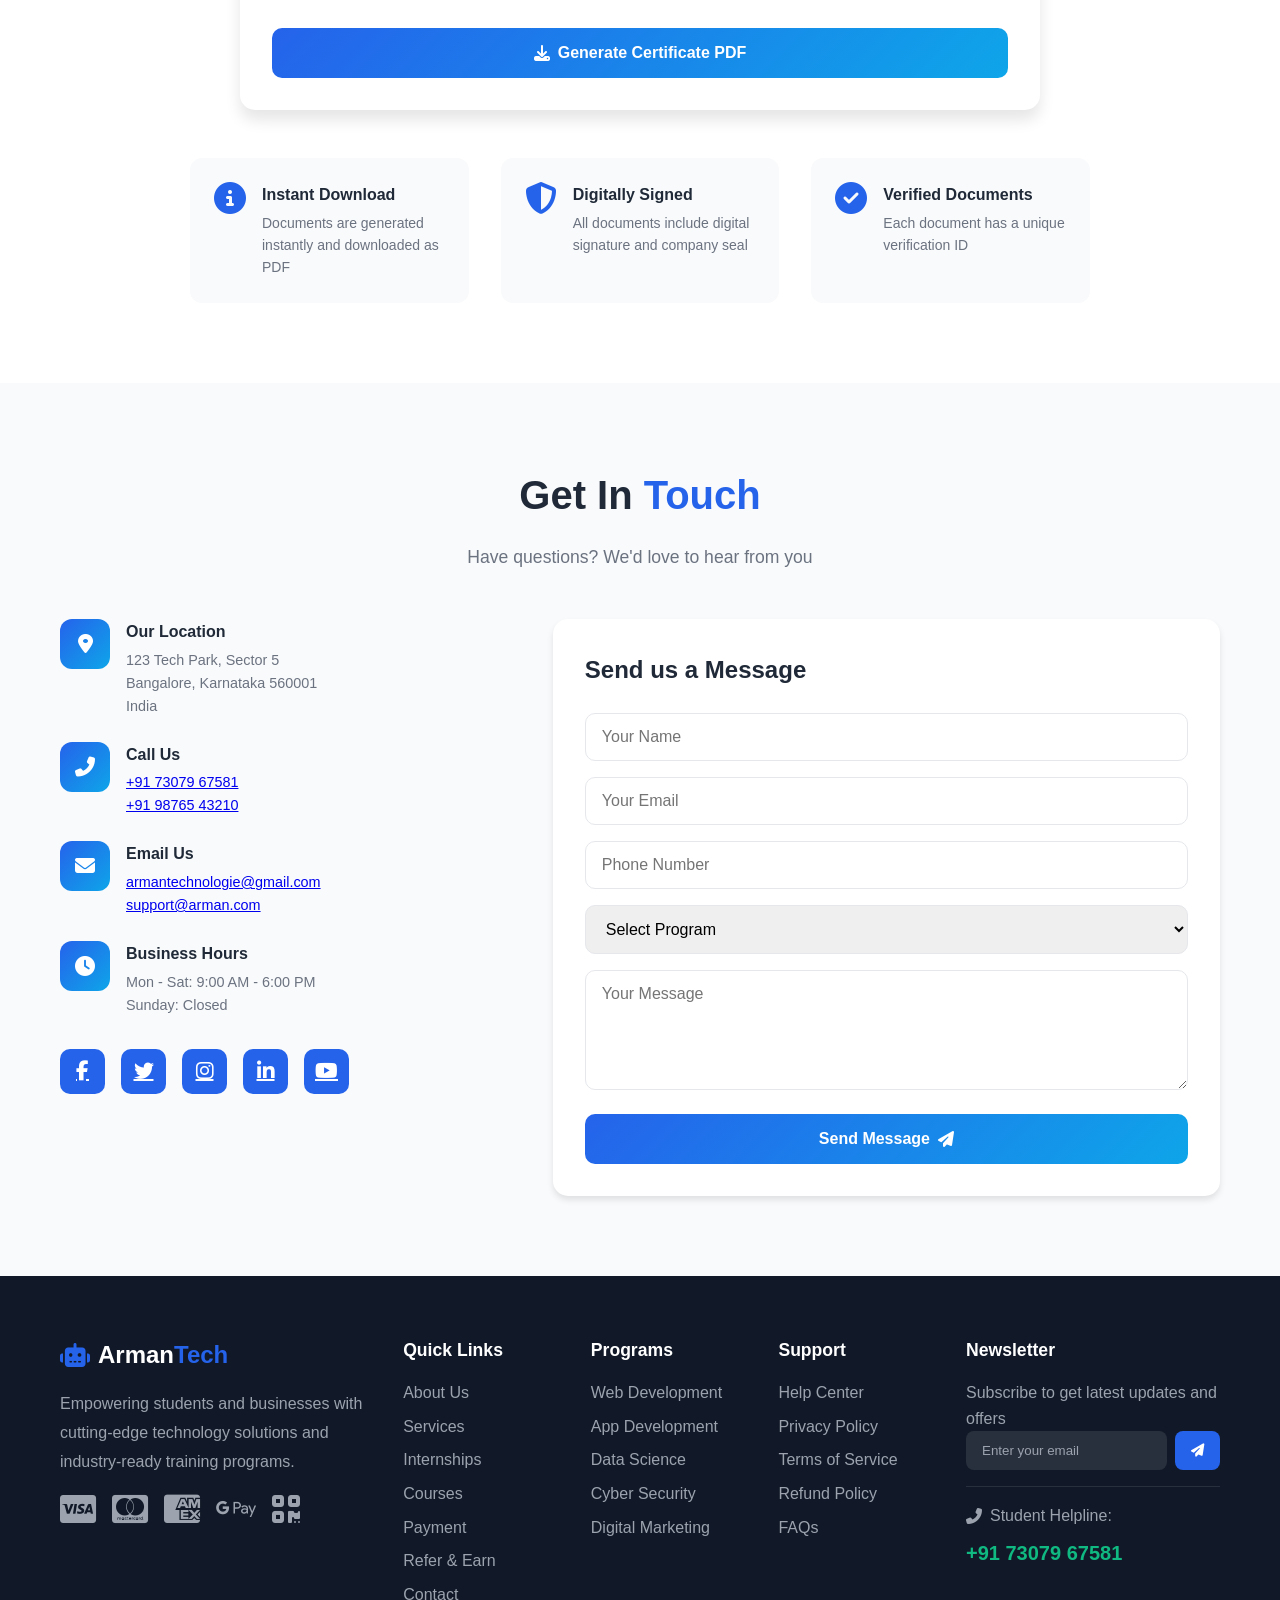
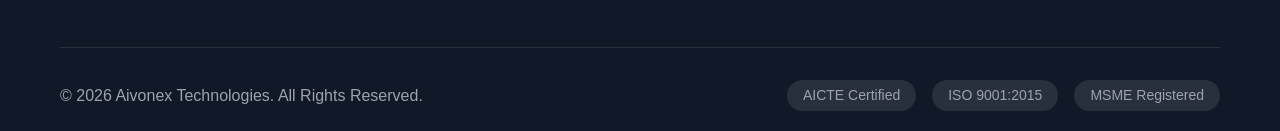
==== commit e5625d03: "Revert to Aivonex Technologies Co-authored-by: Qwen-Coder <qwen-coder@alibabacloud.com>" ====
--- a/index.html
+++ b/index.html
@@ -3,7 +3,7 @@
 <head>
     <meta charset="UTF-8">
     <meta name="viewport" content="width=device-width, initial-scale=1.0">
-    <title>Arman Khan - IT Solutions & Internship Programs</title>
+    <title>Aivonex Technologies - IT Solutions & Internship Programs</title>
     <link rel="stylesheet" href="style.css">
     <link rel="stylesheet" href="https://cdnjs.cloudflare.com/ajax/libs/font-awesome/6.4.0/css/all.min.css">
 </head>
@@ -45,7 +45,7 @@
                 Maximize Your Potential With <span class="highlight">Technology</span> Today!
             </h1>
             <p class="hero-subtitle">
-                Your Vision, Our Design – Arman Khan creates innovative IT solutions and provides 
+                Your Vision, Our Design – Aivonex Technologies creates innovative IT solutions and provides 
                 industry-ready training to shape your future career.
             </p>
             <div class="hero-stats">
@@ -97,7 +97,7 @@
                 <div class="about-content">
                     <h2 class="section-title">About <span class="highlight">Arman</span></h2>
                     <p class="about-text">
-                        Arman Khan is a leading IT solutions provider and educational platform 
+                        Aivonex Technologies is a leading IT solutions provider and educational platform 
                         dedicated to bridging the gap between academic learning and industry 
                         requirements. We offer comprehensive internship programs, professional 
                         training, and cutting-edge technology solutions.
@@ -562,7 +562,7 @@
                     <h3>Bank Transfer</h3>
                     <p>Direct Bank Transfer</p>
                     <div class="bank-details">
-                        <p><strong>Account Name:</strong> Arman Khan</p>
+                        <p><strong>Account Name:</strong> Aivonex Technologies</p>
                         <p><strong>Account No:</strong> XXXXXXXXXXXX</p>
                         <p><strong>IFSC:</strong> XXXX0XXXXXX</p>
                         <p><strong>Bank:</strong> XXXXX Bank</p>
@@ -945,7 +945,7 @@
                 </div>
             </div>
             <div class="footer-bottom">
-                <p>&copy; 2026 Arman Khan. All Rights Reserved.</p>
+                <p>&copy; 2026 Aivonex Technologies. All Rights Reserved.</p>
                 <div class="footer-badges">
                     <span>AICTE Certified</span>
                     <span>ISO 9001:2015</span>
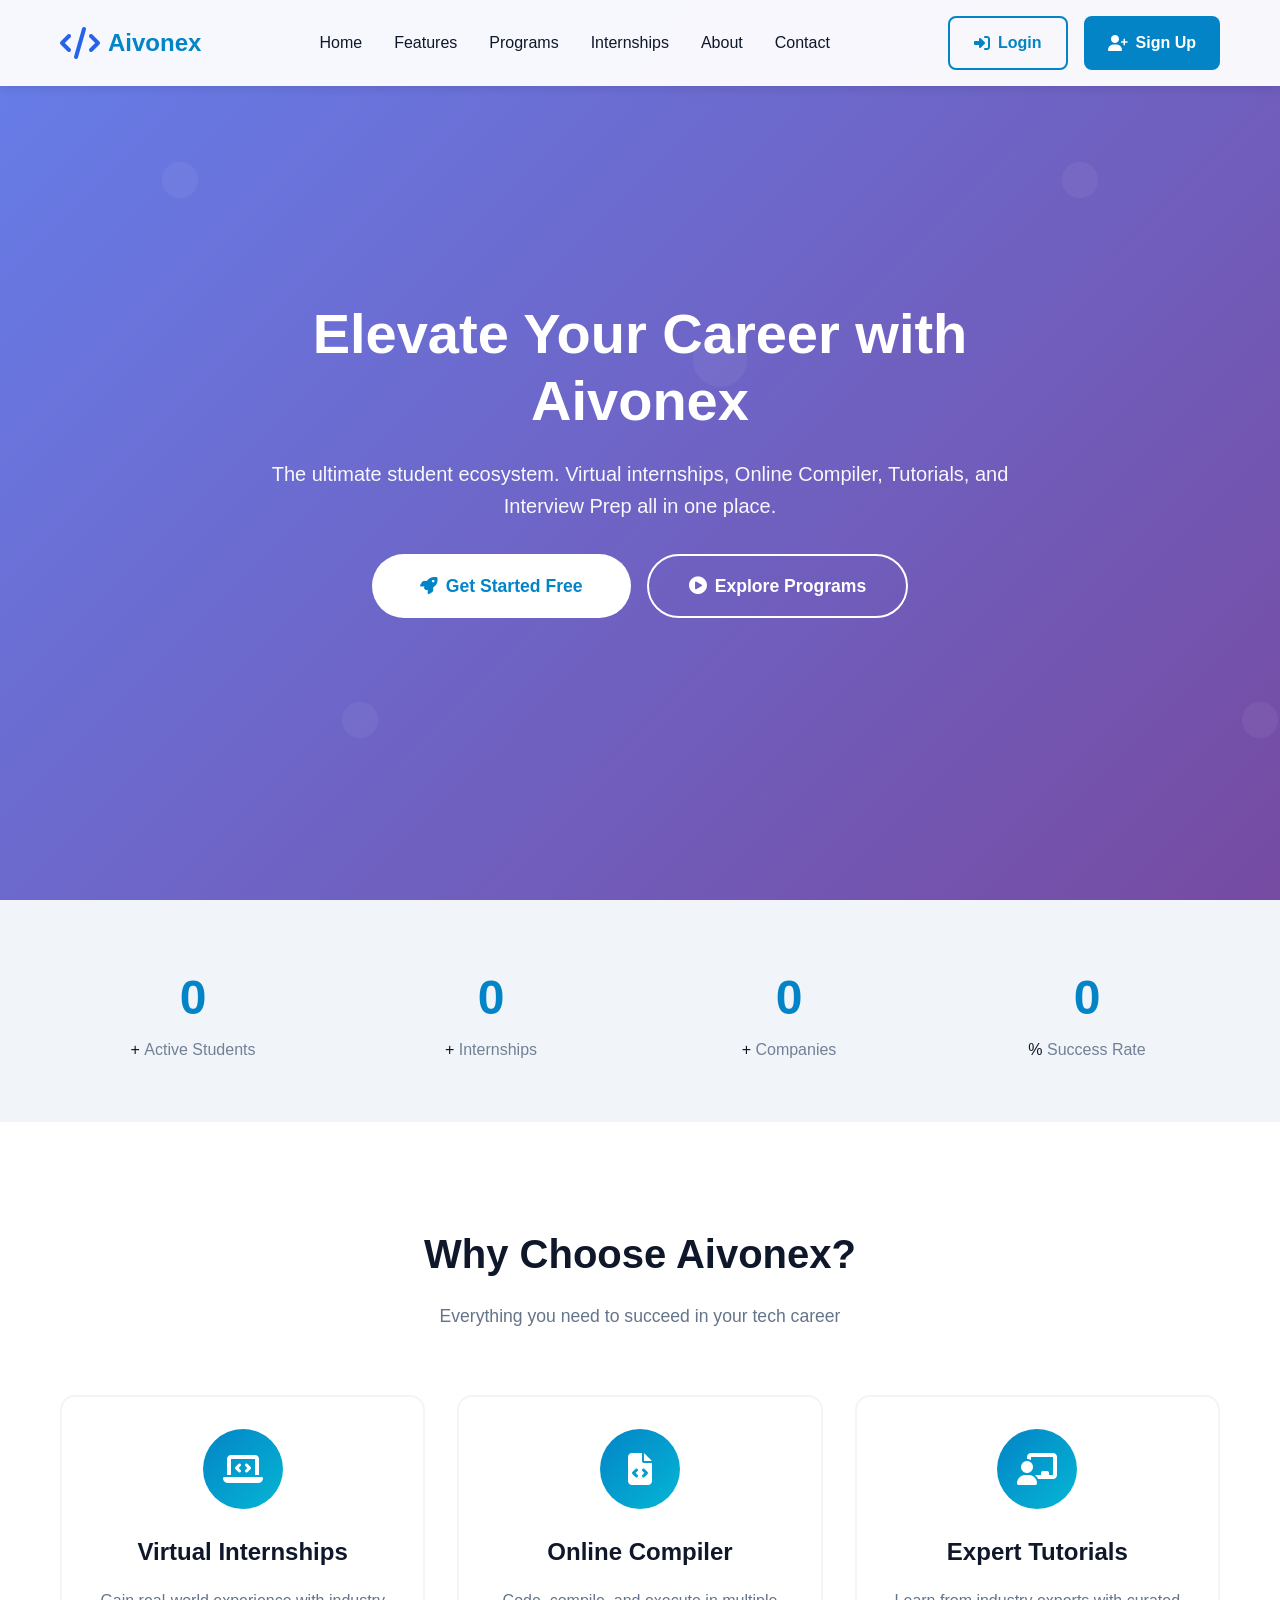
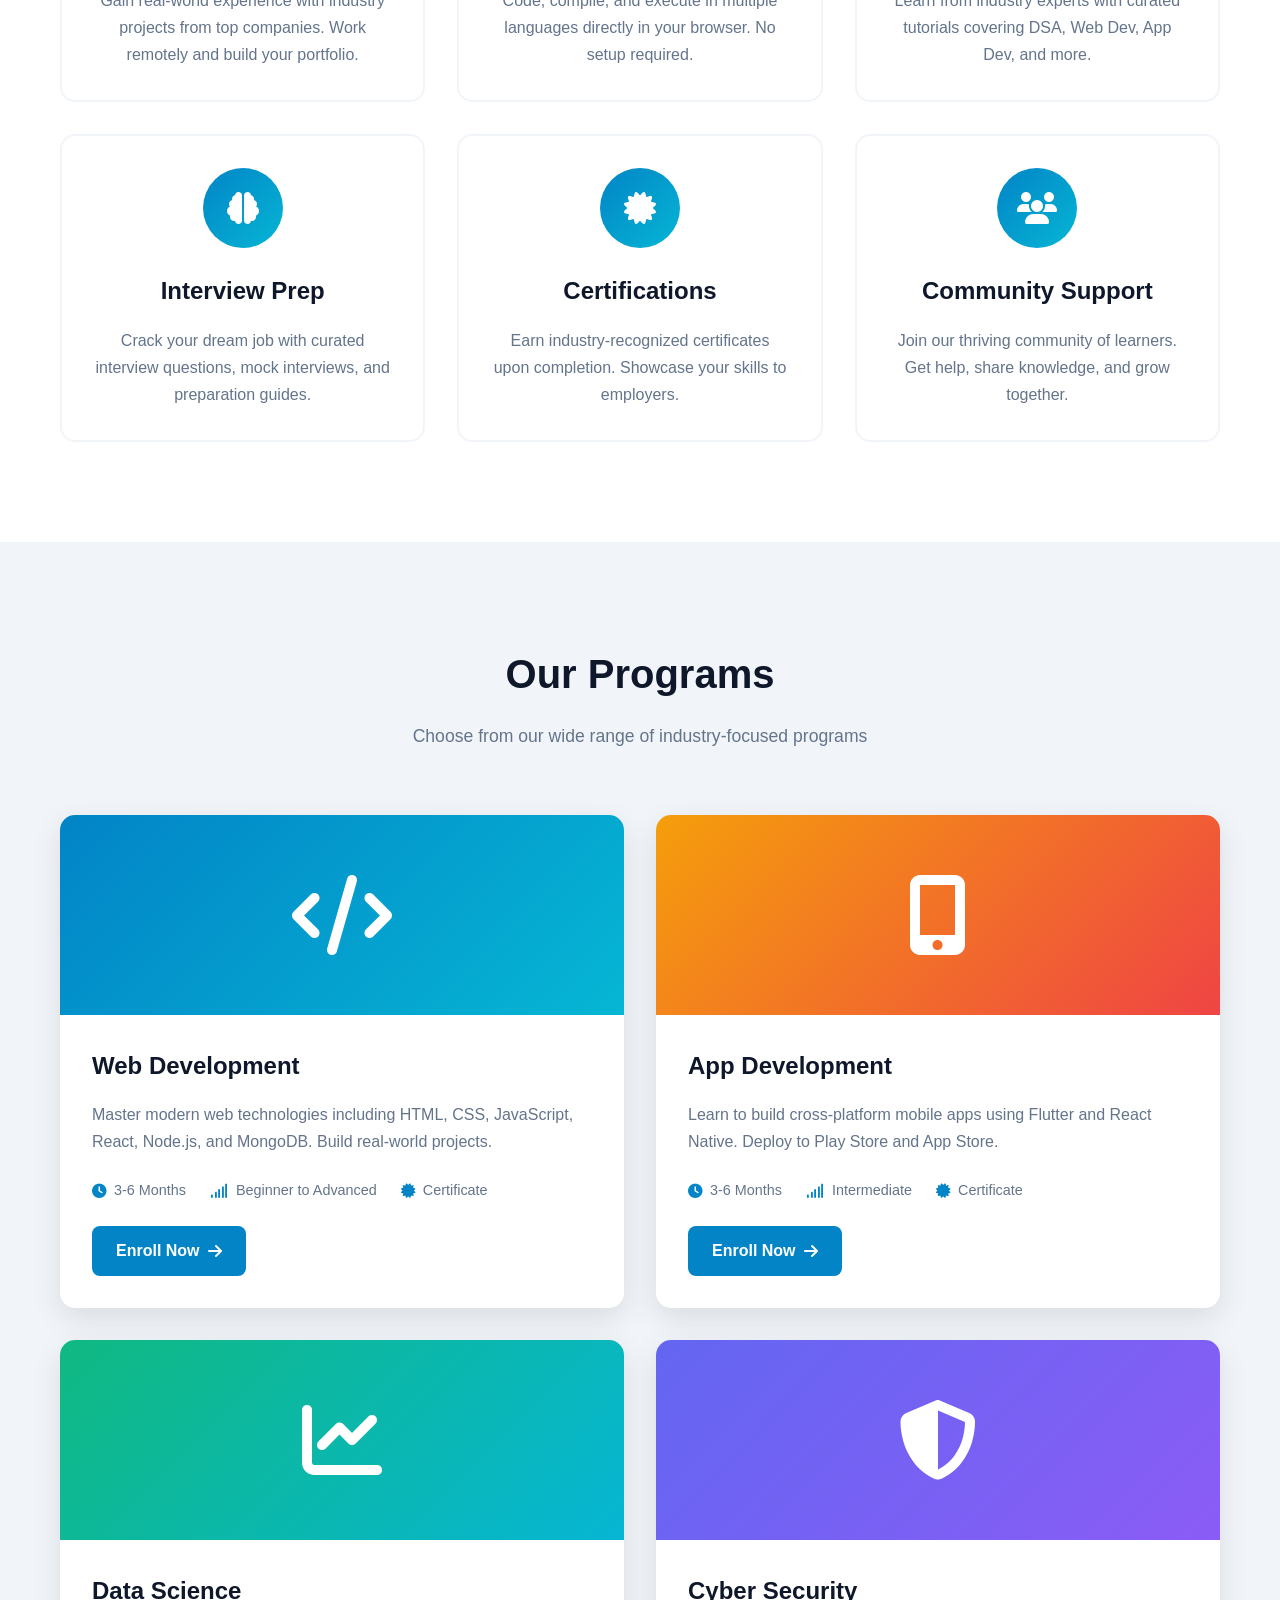
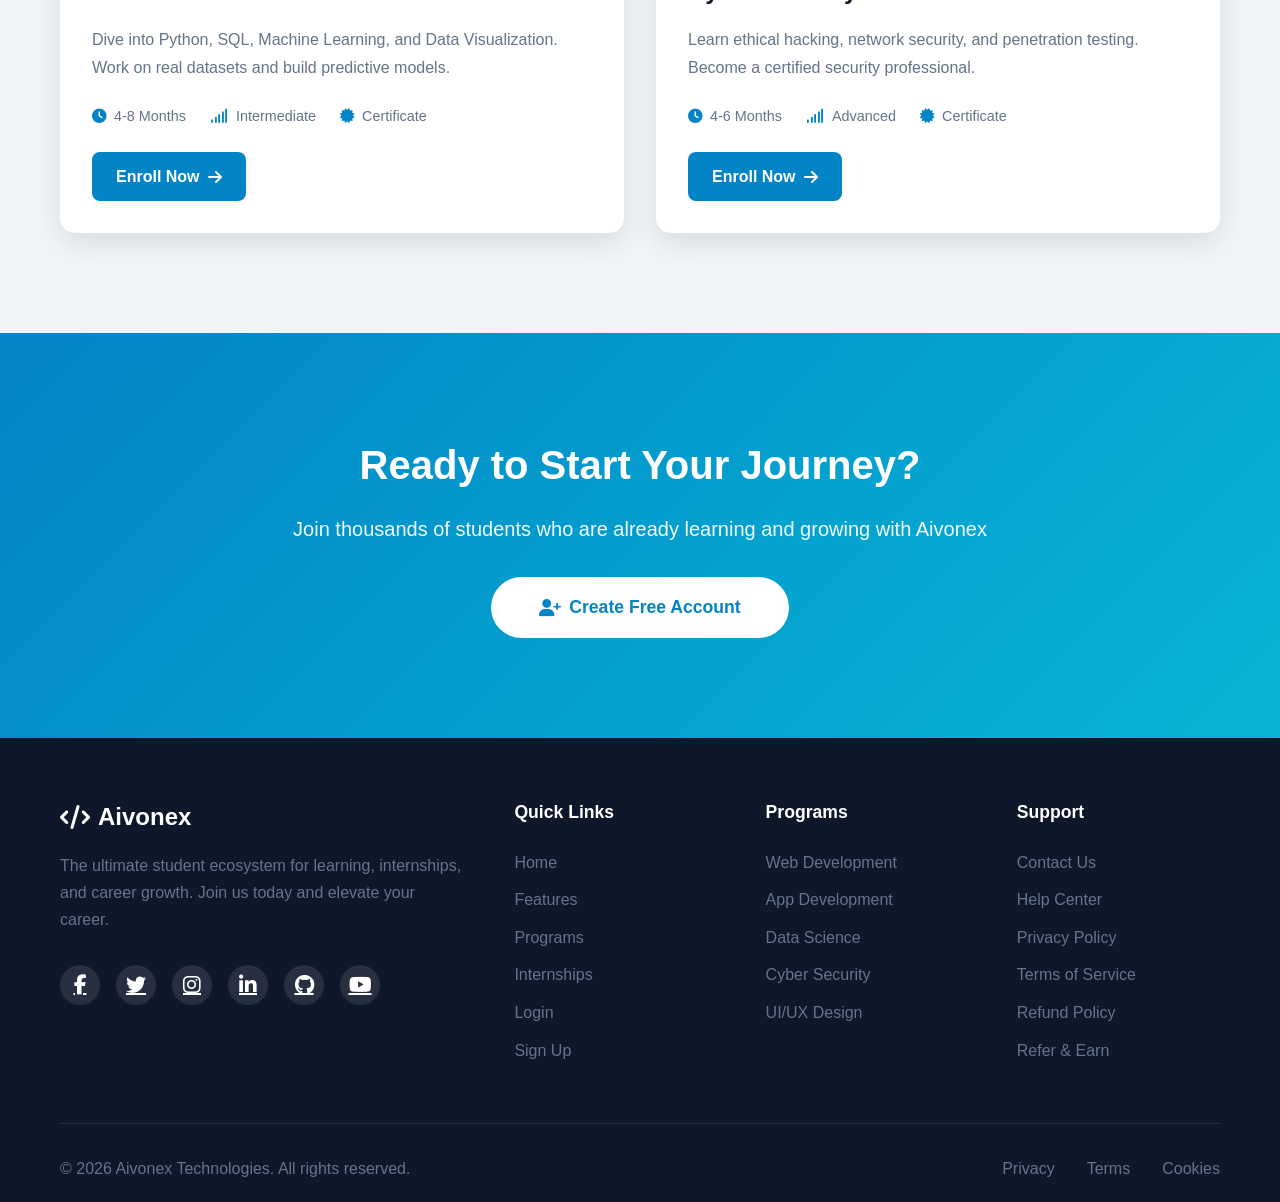
==== commit c6dd530a: "Complete website redesign - CodeAlpha style Co-authored-by: Qwen-Coder <qwen-coder@alibabacloud.com>" ====
--- a/index.html
+++ b/index.html
@@ -1,35 +1,583 @@
 <!DOCTYPE html>
-<html lang="en">
+<html lang="en" class="scroll-smooth">
 <head>
-    <meta charset="UTF-8">
-    <meta name="viewport" content="width=device-width, initial-scale=1.0">
-    <title>Aivonex Technologies - IT Solutions & Internship Programs</title>
+    <meta charset="UTF-8" />
+    <meta name="viewport" content="width=device-width, initial-scale=1.0" />
+    <meta name="theme-color" content="#0284c7" />
+    
+    <title>Aivonex Technologies | Elevate Your Career</title>
+    <meta name="description" content="The ultimate student ecosystem. Virtual internships, Online Compiler, Tutorials, and Interview Prep all in one place." />
+    <meta name="keywords" content="Aivonex, Internships, Coding, Online Compiler, Interview Prep, DSA, Web Development, EdTech" />
+    
     <link rel="stylesheet" href="style.css">
     <link rel="stylesheet" href="https://cdnjs.cloudflare.com/ajax/libs/font-awesome/6.4.0/css/all.min.css">
+    
+    <style>
+        * {
+            margin: 0;
+            padding: 0;
+            box-sizing: border-box;
+        }
+        
+        :root {
+            --primary: #0284c7;
+            --primary-dark: #0369a1;
+            --secondary: #06b6d4;
+            --accent: #f59e0b;
+            --success: #10b981;
+            --danger: #ef4444;
+            --dark: #0f172a;
+            --gray: #64748b;
+            --light: #f1f5f9;
+            --white: #ffffff;
+        }
+        
+        html {
+            scroll-behavior: smooth;
+        }
+        
+        body {
+            font-family: 'Segoe UI', Tahoma, Geneva, Verdana, sans-serif;
+            line-height: 1.6;
+            color: var(--dark);
+            background: var(--white);
+            overflow-x: hidden;
+        }
+        
+        .container {
+            max-width: 1200px;
+            margin: 0 auto;
+            padding: 0 20px;
+        }
+        
+        /* Navigation */
+        .navbar {
+            position: fixed;
+            top: 0;
+            left: 0;
+            right: 0;
+            background: rgba(255, 255, 255, 0.95);
+            backdrop-filter: blur(10px);
+            box-shadow: 0 2px 10px rgba(0,0,0,0.1);
+            z-index: 1000;
+            padding: 1rem 0;
+        }
+        
+        .nav-container {
+            display: flex;
+            justify-content: space-between;
+            align-items: center;
+        }
+        
+        .logo {
+            display: flex;
+            align-items: center;
+            gap: 0.5rem;
+            font-size: 1.5rem;
+            font-weight: 700;
+            color: var(--primary);
+            text-decoration: none;
+        }
+        
+        .logo i {
+            font-size: 2rem;
+        }
+        
+        .nav-menu {
+            display: flex;
+            list-style: none;
+            gap: 2rem;
+        }
+        
+        .nav-menu a {
+            text-decoration: none;
+            color: var(--dark);
+            font-weight: 500;
+            transition: color 0.3s ease;
+        }
+        
+        .nav-menu a:hover {
+            color: var(--primary);
+        }
+        
+        .nav-buttons {
+            display: flex;
+            gap: 1rem;
+        }
+        
+        .btn {
+            padding: 0.75rem 1.5rem;
+            border-radius: 8px;
+            font-weight: 600;
+            text-decoration: none;
+            transition: all 0.3s ease;
+            cursor: pointer;
+            border: none;
+            display: inline-flex;
+            align-items: center;
+            gap: 0.5rem;
+        }
+        
+        .btn-outline {
+            background: transparent;
+            border: 2px solid var(--primary);
+            color: var(--primary);
+        }
+        
+        .btn-outline:hover {
+            background: var(--primary);
+            color: var(--white);
+        }
+        
+        .btn-primary {
+            background: var(--primary);
+            color: var(--white);
+        }
+        
+        .btn-primary:hover {
+            background: var(--primary-dark);
+            transform: translateY(-2px);
+        }
+        
+        .mobile-toggle {
+            display: none;
+            flex-direction: column;
+            gap: 5px;
+            cursor: pointer;
+        }
+        
+        .mobile-toggle span {
+            width: 25px;
+            height: 3px;
+            background: var(--primary);
+            border-radius: 3px;
+        }
+        
+        /* Hero Section */
+        .hero {
+            padding: 150px 0 100px;
+            background: linear-gradient(135deg, #667eea 0%, #764ba2 100%);
+            color: var(--white);
+            position: relative;
+            overflow: hidden;
+        }
+        
+        .hero::before {
+            content: '';
+            position: absolute;
+            top: 0;
+            left: 0;
+            right: 0;
+            bottom: 0;
+            background: url('data:image/svg+xml,<svg xmlns="http://www.w3.org/2000/svg" viewBox="0 0 100 100"><circle cx="20" cy="20" r="2" fill="rgba(255,255,255,0.1)"/><circle cx="80" cy="40" r="3" fill="rgba(255,255,255,0.1)"/><circle cx="40" cy="80" r="2" fill="rgba(255,255,255,0.1)"/></svg>');
+            opacity: 0.5;
+        }
+        
+        .hero-content {
+            position: relative;
+            z-index: 1;
+            text-align: center;
+            max-width: 800px;
+            margin: 0 auto;
+        }
+        
+        .hero h1 {
+            font-size: 3.5rem;
+            font-weight: 800;
+            margin-bottom: 1.5rem;
+            line-height: 1.2;
+        }
+        
+        .hero p {
+            font-size: 1.25rem;
+            margin-bottom: 2rem;
+            opacity: 0.95;
+        }
+        
+        .hero-buttons {
+            display: flex;
+            gap: 1rem;
+            justify-content: center;
+            flex-wrap: wrap;
+        }
+        
+        .btn-hero {
+            padding: 1rem 2.5rem;
+            font-size: 1.1rem;
+            border-radius: 50px;
+        }
+        
+        /* Stats Section */
+        .stats {
+            padding: 60px 0;
+            background: var(--light);
+        }
+        
+        .stats-grid {
+            display: grid;
+            grid-template-columns: repeat(4, 1fr);
+            gap: 2rem;
+        }
+        
+        .stat-card {
+            text-align: center;
+        }
+        
+        .stat-number {
+            font-size: 3rem;
+            font-weight: 700;
+            color: var(--primary);
+            display: block;
+        }
+        
+        .stat-label {
+            color: var(--gray);
+            font-size: 1rem;
+        }
+        
+        /* Features Section */
+        .features {
+            padding: 100px 0;
+        }
+        
+        .section-header {
+            text-align: center;
+            margin-bottom: 4rem;
+        }
+        
+        .section-header h2 {
+            font-size: 2.5rem;
+            color: var(--dark);
+            margin-bottom: 1rem;
+        }
+        
+        .section-header p {
+            color: var(--gray);
+            font-size: 1.1rem;
+        }
+        
+        .features-grid {
+            display: grid;
+            grid-template-columns: repeat(3, 1fr);
+            gap: 2rem;
+        }
+        
+        .feature-card {
+            background: var(--white);
+            border: 2px solid var(--light);
+            border-radius: 15px;
+            padding: 2rem;
+            text-align: center;
+            transition: all 0.3s ease;
+        }
+        
+        .feature-card:hover {
+            transform: translateY(-10px);
+            border-color: var(--primary);
+            box-shadow: 0 20px 40px rgba(2, 132, 199, 0.15);
+        }
+        
+        .feature-icon {
+            width: 80px;
+            height: 80px;
+            margin: 0 auto 1.5rem;
+            background: linear-gradient(135deg, var(--primary), var(--secondary));
+            border-radius: 50%;
+            display: flex;
+            align-items: center;
+            justify-content: center;
+        }
+        
+        .feature-icon i {
+            font-size: 2rem;
+            color: var(--white);
+        }
+        
+        .feature-card h3 {
+            font-size: 1.5rem;
+            margin-bottom: 1rem;
+            color: var(--dark);
+        }
+        
+        .feature-card p {
+            color: var(--gray);
+            line-height: 1.7;
+        }
+        
+        /* Programs Section */
+        .programs {
+            padding: 100px 0;
+            background: var(--light);
+        }
+        
+        .programs-grid {
+            display: grid;
+            grid-template-columns: repeat(2, 1fr);
+            gap: 2rem;
+        }
+        
+        .program-card {
+            background: var(--white);
+            border-radius: 15px;
+            overflow: hidden;
+            box-shadow: 0 10px 30px rgba(0,0,0,0.1);
+            transition: all 0.3s ease;
+        }
+        
+        .program-card:hover {
+            transform: translateY(-5px);
+            box-shadow: 0 20px 40px rgba(0,0,0,0.15);
+        }
+        
+        .program-image {
+            height: 200px;
+            background: linear-gradient(135deg, var(--primary), var(--secondary));
+            display: flex;
+            align-items: center;
+            justify-content: center;
+        }
+        
+        .program-image i {
+            font-size: 5rem;
+            color: var(--white);
+        }
+        
+        .program-content {
+            padding: 2rem;
+        }
+        
+        .program-content h3 {
+            font-size: 1.5rem;
+            margin-bottom: 1rem;
+            color: var(--dark);
+        }
+        
+        .program-content p {
+            color: var(--gray);
+            margin-bottom: 1.5rem;
+            line-height: 1.7;
+        }
+        
+        .program-meta {
+            display: flex;
+            gap: 1.5rem;
+            margin-bottom: 1.5rem;
+            flex-wrap: wrap;
+        }
+        
+        .program-meta span {
+            display: flex;
+            align-items: center;
+            gap: 0.5rem;
+            color: var(--gray);
+            font-size: 0.9rem;
+        }
+        
+        .program-meta i {
+            color: var(--primary);
+        }
+        
+        /* CTA Section */
+        .cta {
+            padding: 100px 0;
+            background: linear-gradient(135deg, var(--primary), var(--secondary));
+            color: var(--white);
+            text-align: center;
+        }
+        
+        .cta h2 {
+            font-size: 2.5rem;
+            margin-bottom: 1rem;
+        }
+        
+        .cta p {
+            font-size: 1.25rem;
+            margin-bottom: 2rem;
+            opacity: 0.95;
+        }
+        
+        .btn-white {
+            background: var(--white);
+            color: var(--primary);
+            padding: 1rem 3rem;
+            font-size: 1.1rem;
+            border-radius: 50px;
+        }
+        
+        .btn-white:hover {
+            transform: translateY(-3px);
+            box-shadow: 0 15px 40px rgba(0,0,0,0.2);
+        }
+        
+        /* Footer */
+        .footer {
+            background: var(--dark);
+            color: var(--white);
+            padding: 60px 0 20px;
+        }
+        
+        .footer-grid {
+            display: grid;
+            grid-template-columns: 2fr 1fr 1fr 1fr;
+            gap: 3rem;
+            margin-bottom: 3rem;
+        }
+        
+        .footer-about h3 {
+            font-size: 1.5rem;
+            margin-bottom: 1rem;
+            display: flex;
+            align-items: center;
+            gap: 0.5rem;
+        }
+        
+        .footer-about p {
+            color: var(--gray);
+            line-height: 1.7;
+            margin-bottom: 1.5rem;
+        }
+        
+        .social-links {
+            display: flex;
+            gap: 1rem;
+        }
+        
+        .social-links a {
+            width: 40px;
+            height: 40px;
+            background: rgba(255,255,255,0.1);
+            border-radius: 50%;
+            display: flex;
+            align-items: center;
+            justify-content: center;
+            color: var(--white);
+            transition: all 0.3s ease;
+        }
+        
+        .social-links a:hover {
+            background: var(--primary);
+            transform: translateY(-3px);
+        }
+        
+        .footer-links h4 {
+            margin-bottom: 1.5rem;
+            font-size: 1.1rem;
+        }
+        
+        .footer-links ul {
+            list-style: none;
+        }
+        
+        .footer-links li {
+            margin-bottom: 0.75rem;
+        }
+        
+        .footer-links a {
+            color: var(--gray);
+            text-decoration: none;
+            transition: color 0.3s ease;
+        }
+        
+        .footer-links a:hover {
+            color: var(--white);
+        }
+        
+        .footer-bottom {
+            border-top: 1px solid rgba(255,255,255,0.1);
+            padding-top: 2rem;
+            display: flex;
+            justify-content: space-between;
+            align-items: center;
+            flex-wrap: wrap;
+            gap: 1rem;
+        }
+        
+        .footer-bottom p {
+            color: var(--gray);
+        }
+        
+        .footer-bottom-links {
+            display: flex;
+            gap: 2rem;
+        }
+        
+        .footer-bottom-links a {
+            color: var(--gray);
+            text-decoration: none;
+        }
+        
+        .footer-bottom-links a:hover {
+            color: var(--white);
+        }
+        
+        /* Responsive */
+        @media (max-width: 768px) {
+            .nav-menu {
+                position: fixed;
+                top: 70px;
+                left: -100%;
+                width: 100%;
+                background: var(--white);
+                flex-direction: column;
+                padding: 2rem;
+                gap: 1rem;
+                transition: left 0.3s ease;
+                box-shadow: 0 10px 30px rgba(0,0,0,0.1);
+            }
+            
+            .nav-menu.active {
+                left: 0;
+            }
+            
+            .nav-buttons {
+                display: none;
+            }
+            
+            .mobile-toggle {
+                display: flex;
+            }
+            
+            .hero h1 {
+                font-size: 2.5rem;
+            }
+            
+            .stats-grid,
+            .features-grid,
+            .programs-grid,
+            .footer-grid {
+                grid-template-columns: 1fr;
+            }
+        }
+    </style>
 </head>
 <body>
     <!-- Navigation -->
-    <nav class="navbar" id="navbar">
+    <nav class="navbar">
         <div class="container nav-container">
             <a href="#" class="logo">
-                <i class="fas fa-robot"></i>
-                <span>Arman<span class="highlight">Tech</span></span>
+                <i class="fas fa-code"></i>
+                Aivonex
             </a>
+            
             <ul class="nav-menu" id="navMenu">
                 <li><a href="#home">Home</a></li>
-                <li><a href="pages/about.html">About</a></li>
-                <li><a href="#services">Services</a></li>
+                <li><a href="#features">Features</a></li>
+                <li><a href="#programs">Programs</a></li>
                 <li><a href="#internships">Internships</a></li>
-                <li><a href="pages/courses.html">Courses</a></li>
-                <li><a href="pages/payment.html">Payment</a></li>
-                <li><a href="pages/refer.html">Refer & Earn</a></li>
-                <li><a href="pages/contact.html">Contact</a></li>
+                <li><a href="#about">About</a></li>
+                <li><a href="#contact">Contact</a></li>
             </ul>
+            
             <div class="nav-buttons">
-                <a href="#login" class="btn-login">Login</a>
-                <a href="#register" class="btn-register">Register</a>
+                <a href="pages/login.html" class="btn btn-outline">
+                    <i class="fas fa-sign-in-alt"></i> Login
+                </a>
+                <a href="pages/signup.html" class="btn btn-primary">
+                    <i class="fas fa-user-plus"></i> Sign Up
+                </a>
             </div>
-            <div class="hamburger" id="hamburger">
+            
+            <div class="mobile-toggle" id="mobileToggle">
                 <span></span>
                 <span></span>
                 <span></span>
@@ -39,960 +587,346 @@
 
     <!-- Hero Section -->
     <section class="hero" id="home">
-        <div class="hero-overlay"></div>
         <div class="container hero-content">
-            <h1 class="hero-title">
-                Maximize Your Potential With <span class="highlight">Technology</span> Today!
-            </h1>
-            <p class="hero-subtitle">
-                Your Vision, Our Design – Aivonex Technologies creates innovative IT solutions and provides 
-                industry-ready training to shape your future career.
-            </p>
-            <div class="hero-stats">
-                <div class="stat-item">
-                    <i class="fas fa-globe"></i>
-                    <span class="stat-number" data-count="27">0</span>+
-                    <span class="stat-label">Countries Served</span>
-                </div>
-                <div class="stat-item">
-                    <i class="fas fa-users"></i>
-                    <span class="stat-number" data-count="17500">0</span>+
-                    <span class="stat-label">Students Trained</span>
-                </div>
-                <div class="stat-item">
-                    <i class="fas fa-certificate"></i>
-                    <span class="stat-number" data-count="16800">0</span>+
-                    <span class="stat-label">Certifications Issued</span>
-                </div>
-                <div class="stat-item">
-                    <i class="fas fa-chalkboard-teacher"></i>
-                    <span class="stat-number" data-count="100">0</span>+
-                    <span class="stat-label">Expert Instructors</span>
-                </div>
-            </div>
+            <h1>Elevate Your Career with Aivonex</h1>
+            <p>The ultimate student ecosystem. Virtual internships, Online Compiler, Tutorials, and Interview Prep all in one place.</p>
             <div class="hero-buttons">
-                <a href="#internships" class="btn-primary">
-                    <i class="fas fa-rocket"></i> Explore Internships
+                <a href="pages/signup.html" class="btn btn-white btn-hero">
+                    <i class="fas fa-rocket"></i> Get Started Free
                 </a>
-                <a href="#services" class="btn-secondary">
-                    <i class="fas fa-briefcase"></i> Our Services
+                <a href="#programs" class="btn btn-outline btn-hero" style="border-color: white; color: white;">
+                    <i class="fas fa-play-circle"></i> Explore Programs
                 </a>
-                <a href="#documents" class="btn-outline">
-                    <i class="fas fa-file-download"></i> Get Certificate
-                </a>
-            </div>
-            <div class="trust-badges">
-                <span><i class="fas fa-check-circle"></i> AICTE Certified</span>
-                <span><i class="fas fa-check-circle"></i> ISO 9001:2015</span>
-                <span><i class="fas fa-check-circle"></i> MSME Registered</span>
-                <span><i class="fas fa-check-circle"></i> Google Education Partner</span>
             </div>
         </div>
     </section>
 
-    <!-- About Section -->
-    <section class="about" id="about">
+    <!-- Stats Section -->
+    <section class="stats">
         <div class="container">
-            <div class="about-grid">
-                <div class="about-content">
-                    <h2 class="section-title">About <span class="highlight">Arman</span></h2>
-                    <p class="about-text">
-                        Aivonex Technologies is a leading IT solutions provider and educational platform 
-                        dedicated to bridging the gap between academic learning and industry 
-                        requirements. We offer comprehensive internship programs, professional 
-                        training, and cutting-edge technology solutions.
-                    </p>
-                    <div class="mission-vision">
-                        <div class="mv-card">
-                            <i class="fas fa-bullseye"></i>
-                            <h3>Our Mission</h3>
-                            <p>To empower students and professionals with industry-relevant skills 
-                            and provide innovative IT solutions to businesses worldwide.</p>
-                        </div>
-                        <div class="mv-card">
-                            <i class="fas fa-eye"></i>
-                            <h3>Our Vision</h3>
-                            <p>To become the global leader in IT education and technology solutions, 
-                            creating a skilled workforce for the digital future.</p>
-                        </div>
-                    </div>
-                    <div class="about-features">
-                        <div class="feature">
-                            <i class="fas fa-check"></i>
-                            <span>Industry Expert Mentors</span>
-                        </div>
-                        <div class="feature">
-                            <i class="fas fa-check"></i>
-                            <span>100% Placement Assistance</span>
-                        </div>
-                        <div class="feature">
-                            <i class="fas fa-check"></i>
-                            <span>24/7 Student Support</span>
-                        </div>
-                        <div class="feature">
-                            <i class="fas fa-check"></i>
-                            <span>Lifetime Access to Materials</span>
-                        </div>
-                    </div>
-                </div>
-                <div class="about-image">
-                    <div class="image-wrapper">
-                        <img src="https://images.unsplash.com/photo-1522071820081-009f0129c71c?w=600" alt="Team collaboration">
-                    </div>
-                    <div class="experience-badge">
-                        <span class="years">5+</span>
-                        <span class="text">Years Experience</span>
-                    </div>
+            <div class="stats-grid">
+                <div class="stat-card">
+                    <span class="stat-number" data-count="10000">0</span>+
+                    <span class="stat-label">Active Students</span>
+                </div>
+                <div class="stat-card">
+                    <span class="stat-number" data-count="500">0</span>+
+                    <span class="stat-label">Internships</span>
+                </div>
+                <div class="stat-card">
+                    <span class="stat-number" data-count="100">0</span>+
+                    <span class="stat-label">Companies</span>
+                </div>
+                <div class="stat-card">
+                    <span class="stat-number" data-count="95">0</span>%
+                    <span class="stat-label">Success Rate</span>
                 </div>
             </div>
         </div>
     </section>
 
-    <!-- Services Section -->
-    <section class="services" id="services">
+    <!-- Features Section -->
+    <section class="features" id="features">
         <div class="container">
-            <h2 class="section-title text-center">Our <span class="highlight">Services</span></h2>
-            <p class="section-subtitle text-center">Comprehensive IT solutions for businesses and students</p>
-            
-            <div class="services-grid">
-                <div class="service-card">
-                    <div class="service-icon">
+            <div class="section-header">
+                <h2>Why Choose Aivonex?</h2>
+                <p>Everything you need to succeed in your tech career</p>
+            </div>
+            
+            <div class="features-grid">
+                <div class="feature-card">
+                    <div class="feature-icon">
                         <i class="fas fa-laptop-code"></i>
                     </div>
-                    <h3>Web Development</h3>
-                    <p>Custom websites, web applications, and e-commerce solutions built with 
-                    modern technologies like React, Node.js, and Python.</p>
-                    <ul class="service-features">
-                        <li><i class="fas fa-check"></i> Responsive Design</li>
-                        <li><i class="fas fa-check"></i> E-commerce Solutions</li>
-                        <li><i class="fas fa-check"></i> CMS Development</li>
-                    </ul>
-                    <a href="#contact" class="btn-service">Learn More <i class="fas fa-arrow-right"></i></a>
-                </div>
-
-                <div class="service-card">
-                    <div class="service-icon">
-                        <i class="fas fa-mobile-alt"></i>
-                    </div>
-                    <h3>Mobile Apps</h3>
-                    <p>Native and cross-platform mobile applications for iOS and Android 
-                    with seamless user experience and performance.</p>
-                    <ul class="service-features">
-                        <li><i class="fas fa-check"></i> iOS & Android</li>
-                        <li><i class="fas fa-check"></i> Flutter & React Native</li>
-                        <li><i class="fas fa-check"></i> App Maintenance</li>
-                    </ul>
-                    <a href="#contact" class="btn-service">Learn More <i class="fas fa-arrow-right"></i></a>
-                </div>
-
-                <div class="service-card">
-                    <div class="service-icon">
-                        <i class="fas fa-graduation-cap"></i>
-                    </div>
-                    <h3>Student Internships</h3>
-                    <p>Industry-focused internship programs with hands-on training, 
-                    real projects, and certification upon completion.</p>
-                    <ul class="service-features">
-                        <li><i class="fas fa-check"></i> Live Projects</li>
-                        <li><i class="fas fa-check"></i> Expert Mentorship</li>
-                        <li><i class="fas fa-check"></i> Placement Support</li>
-                    </ul>
-                    <a href="#internships" class="btn-service">Explore Programs <i class="fas fa-arrow-right"></i></a>
-                </div>
-
-                <div class="service-card">
-                    <div class="service-icon">
+                    <h3>Virtual Internships</h3>
+                    <p>Gain real-world experience with industry projects from top companies. Work remotely and build your portfolio.</p>
+                </div>
+                
+                <div class="feature-card">
+                    <div class="feature-icon">
+                        <i class="fas fa-file-code"></i>
+                    </div>
+                    <h3>Online Compiler</h3>
+                    <p>Code, compile, and execute in multiple languages directly in your browser. No setup required.</p>
+                </div>
+                
+                <div class="feature-card">
+                    <div class="feature-icon">
                         <i class="fas fa-chalkboard-teacher"></i>
                     </div>
-                    <h3>Industrial Training</h3>
-                    <p>Comprehensive training programs designed to make you industry-ready 
-                    with practical skills and real-world experience.</p>
-                    <ul class="service-features">
-                        <li><i class="fas fa-check"></i> 450GB+ Study Material</li>
-                        <li><i class="fas fa-check"></i> 50+ Technology Courses</li>
-                        <li><i class="fas fa-check"></i> Hands-on Projects</li>
-                    </ul>
-                    <a href="#courses" class="btn-service">View Courses <i class="fas fa-arrow-right"></i></a>
-                </div>
-
-                <div class="service-card">
-                    <div class="service-icon">
-                        <i class="fas fa-bullhorn"></i>
-                    </div>
-                    <h3>Digital Marketing</h3>
-                    <p>Strategic digital marketing solutions to grow your business online 
-                    with SEO, social media, and paid advertising.</p>
-                    <ul class="service-features">
-                        <li><i class="fas fa-check"></i> SEO Optimization</li>
-                        <li><i class="fas fa-check"></i> Social Media Marketing</li>
-                        <li><i class="fas fa-check"></i> PPC Campaigns</li>
-                    </ul>
-                    <a href="#contact" class="btn-service">Learn More <i class="fas fa-arrow-right"></i></a>
-                </div>
-
-                <div class="service-card">
-                    <div class="service-icon">
-                        <i class="fas fa-headset"></i>
-                    </div>
-                    <h3>24/7 Support</h3>
-                    <p>Round-the-clock technical support and maintenance services 
-                    to keep your systems running smoothly.</p>
-                    <ul class="service-features">
-                        <li><i class="fas fa-check"></i> Technical Support</li>
-                        <li><i class="fas fa-check"></i> System Maintenance</li>
-                        <li><i class="fas fa-check"></i> Emergency Assistance</li>
-                    </ul>
-                    <a href="#contact" class="btn-service">Get Support <i class="fas fa-arrow-right"></i></a>
+                    <h3>Expert Tutorials</h3>
+                    <p>Learn from industry experts with curated tutorials covering DSA, Web Dev, App Dev, and more.</p>
+                </div>
+                
+                <div class="feature-card">
+                    <div class="feature-icon">
+                        <i class="fas fa-brain"></i>
+                    </div>
+                    <h3>Interview Prep</h3>
+                    <p>Crack your dream job with curated interview questions, mock interviews, and preparation guides.</p>
+                </div>
+                
+                <div class="feature-card">
+                    <div class="feature-icon">
+                        <i class="fas fa-certificate"></i>
+                    </div>
+                    <h3>Certifications</h3>
+                    <p>Earn industry-recognized certificates upon completion. Showcase your skills to employers.</p>
+                </div>
+                
+                <div class="feature-card">
+                    <div class="feature-icon">
+                        <i class="fas fa-users"></i>
+                    </div>
+                    <h3>Community Support</h3>
+                    <p>Join our thriving community of learners. Get help, share knowledge, and grow together.</p>
                 </div>
             </div>
         </div>
     </section>
 
-    <!-- Internships Section -->
-    <section class="internships" id="internships">
+    <!-- Programs Section -->
+    <section class="programs" id="programs">
         <div class="container">
-            <h2 class="section-title text-center">Internship <span class="highlight">Programs</span></h2>
-            <p class="section-subtitle text-center">Choose from our industry-recognized internship programs</p>
-
-            <div class="internship-grid">
-                <div class="internship-card featured">
-                    <div class="badge">Bestseller</div>
-                    <div class="card-header">
+            <div class="section-header">
+                <h2>Our Programs</h2>
+                <p>Choose from our wide range of industry-focused programs</p>
+            </div>
+            
+            <div class="programs-grid">
+                <div class="program-card">
+                    <div class="program-image">
                         <i class="fas fa-code"></i>
+                    </div>
+                    <div class="program-content">
                         <h3>Web Development</h3>
-                    </div>
-                    <div class="card-body">
-                        <div class="duration">
-                            <i class="fas fa-clock"></i> 2-6 Months
+                        <p>Master modern web technologies including HTML, CSS, JavaScript, React, Node.js, and MongoDB. Build real-world projects.</p>
+                        <div class="program-meta">
+                            <span><i class="fas fa-clock"></i> 3-6 Months</span>
+                            <span><i class="fas fa-signal"></i> Beginner to Advanced</span>
+                            <span><i class="fas fa-certificate"></i> Certificate</span>
                         </div>
-                        <div class="mode">
-                            <i class="fas fa-laptop"></i> Online / Offline
+                        <a href="pages/courses.html" class="btn btn-primary">
+                            Enroll Now <i class="fas fa-arrow-right"></i>
+                        </a>
+                    </div>
+                </div>
+                
+                <div class="program-card">
+                    <div class="program-image" style="background: linear-gradient(135deg, #f59e0b, #ef4444);">
+                        <i class="fas fa-mobile-alt"></i>
+                    </div>
+                    <div class="program-content">
+                        <h3>App Development</h3>
+                        <p>Learn to build cross-platform mobile apps using Flutter and React Native. Deploy to Play Store and App Store.</p>
+                        <div class="program-meta">
+                            <span><i class="fas fa-clock"></i> 3-6 Months</span>
+                            <span><i class="fas fa-signal"></i> Intermediate</span>
+                            <span><i class="fas fa-certificate"></i> Certificate</span>
                         </div>
-                        <ul class="internship-features">
-                            <li><i class="fas fa-check-circle"></i> HTML, CSS, JavaScript</li>
-                            <li><i class="fas fa-check-circle"></i> React, Node.js</li>
-                            <li><i class="fas fa-check-circle"></i> MongoDB, Express</li>
-                            <li><i class="fas fa-check-circle"></i> Live Projects</li>
-                            <li><i class="fas fa-check-circle"></i> Certificate Included</li>
-                        </ul>
-                        <div class="pricing">
-                            <span class="original-price">₹1,499</span>
-                            <span class="discounted-price">₹99</span>
+                        <a href="pages/courses.html" class="btn btn-primary">
+                            Enroll Now <i class="fas fa-arrow-right"></i>
+                        </a>
+                    </div>
+                </div>
+                
+                <div class="program-card">
+                    <div class="program-image" style="background: linear-gradient(135deg, #10b981, #06b6d4);">
+                        <i class="fas fa-chart-line"></i>
+                    </div>
+                    <div class="program-content">
+                        <h3>Data Science</h3>
+                        <p>Dive into Python, SQL, Machine Learning, and Data Visualization. Work on real datasets and build predictive models.</p>
+                        <div class="program-meta">
+                            <span><i class="fas fa-clock"></i> 4-8 Months</span>
+                            <span><i class="fas fa-signal"></i> Intermediate</span>
+                            <span><i class="fas fa-certificate"></i> Certificate</span>
                         </div>
-                        <div class="rating">
-                            <i class="fas fa-star"></i>
-                            <i class="fas fa-star"></i>
-                            <i class="fas fa-star"></i>
-                            <i class="fas fa-star"></i>
-                            <i class="fas fa-star-half-alt"></i>
-                            <span>(4.8/5 from 2,450 reviews)</span>
+                        <a href="pages/courses.html" class="btn btn-primary">
+                            Enroll Now <i class="fas fa-arrow-right"></i>
+                        </a>
+                    </div>
+                </div>
+                
+                <div class="program-card">
+                    <div class="program-image" style="background: linear-gradient(135deg, #6366f1, #8b5cf6);">
+                        <i class="fas fa-shield-alt"></i>
+                    </div>
+                    <div class="program-content">
+                        <h3>Cyber Security</h3>
+                        <p>Learn ethical hacking, network security, and penetration testing. Become a certified security professional.</p>
+                        <div class="program-meta">
+                            <span><i class="fas fa-clock"></i> 4-6 Months</span>
+                            <span><i class="fas fa-signal"></i> Advanced</span>
+                            <span><i class="fas fa-certificate"></i> Certificate</span>
                         </div>
-                        <a href="#payment" class="btn-enroll">Enroll Now</a>
-                    </div>
-                </div>
-
-                <div class="internship-card">
-                    <div class="card-header">
-                        <i class="fas fa-mobile-alt"></i>
-                        <h3>App Development</h3>
-                    </div>
-                    <div class="card-body">
-                        <div class="duration">
-                            <i class="fas fa-clock"></i> 2-6 Months
-                        </div>
-                        <div class="mode">
-                            <i class="fas fa-laptop"></i> Online / Offline
-                        </div>
-                        <ul class="internship-features">
-                            <li><i class="fas fa-check-circle"></i> Flutter / React Native</li>
-                            <li><i class="fas fa-check-circle"></i> iOS & Android</li>
-                            <li><i class="fas fa-check-circle"></i> Firebase Integration</li>
-                            <li><i class="fas fa-check-circle"></i> UI/UX Design</li>
-                            <li><i class="fas fa-check-circle"></i> Certificate Included</li>
-                        </ul>
-                        <div class="pricing">
-                            <span class="original-price">₹1,499</span>
-                            <span class="discounted-price">₹99</span>
-                        </div>
-                        <div class="rating">
-                            <i class="fas fa-star"></i>
-                            <i class="fas fa-star"></i>
-                            <i class="fas fa-star"></i>
-                            <i class="fas fa-star"></i>
-                            <i class="fas fa-star"></i>
-                            <span>(4.9/5 from 1,890 reviews)</span>
-                        </div>
-                        <a href="#payment" class="btn-enroll">Enroll Now</a>
-                    </div>
-                </div>
-
-                <div class="internship-card">
-                    <div class="card-header">
-                        <i class="fas fa-brain"></i>
-                        <h3>Data Science</h3>
-                    </div>
-                    <div class="card-body">
-                        <div class="duration">
-                            <i class="fas fa-clock"></i> 2-6 Months
-                        </div>
-                        <div class="mode">
-                            <i class="fas fa-laptop"></i> Online / Offline
-                        </div>
-                        <ul class="internship-features">
-                            <li><i class="fas fa-check-circle"></i> Python, R Programming</li>
-                            <li><i class="fas fa-check-circle"></i> Machine Learning</li>
-                            <li><i class="fas fa-check-circle"></i> Data Visualization</li>
-                            <li><i class="fas fa-check-circle"></i> Real-world Projects</li>
-                            <li><i class="fas fa-check-circle"></i> Certificate Included</li>
-                        </ul>
-                        <div class="pricing">
-                            <span class="original-price">₹1,499</span>
-                            <span class="discounted-price">₹99</span>
-                        </div>
-                        <div class="rating">
-                            <i class="fas fa-star"></i>
-                            <i class="fas fa-star"></i>
-                            <i class="fas fa-star"></i>
-                            <i class="fas fa-star"></i>
-                            <i class="fas fa-star-half-alt"></i>
-                            <span>(4.7/5 from 1,560 reviews)</span>
-                        </div>
-                        <a href="#payment" class="btn-enroll">Enroll Now</a>
-                    </div>
-                </div>
-
-                <div class="internship-card">
-                    <div class="card-header">
-                        <i class="fas fa-shield-alt"></i>
-                        <h3>Cyber Security</h3>
-                    </div>
-                    <div class="card-body">
-                        <div class="duration">
-                            <i class="fas fa-clock"></i> 2-6 Months
-                        </div>
-                        <div class="mode">
-                            <i class="fas fa-laptop"></i> Online / Offline
-                        </div>
-                        <ul class="internship-features">
-                            <li><i class="fas fa-check-circle"></i> Ethical Hacking</li>
-                            <li><i class="fas fa-check-circle"></i> Network Security</li>
-                            <li><i class="fas fa-check-circle"></i> Penetration Testing</li>
-                            <li><i class="fas fa-check-circle"></i> Security Tools</li>
-                            <li><i class="fas fa-check-circle"></i> Certificate Included</li>
-                        </ul>
-                        <div class="pricing">
-                            <span class="original-price">₹1,499</span>
-                            <span class="discounted-price">₹99</span>
-                        </div>
-                        <div class="rating">
-                            <i class="fas fa-star"></i>
-                            <i class="fas fa-star"></i>
-                            <i class="fas fa-star"></i>
-                            <i class="fas fa-star"></i>
-                            <i class="fas fa-star"></i>
-                            <span>(4.9/5 from 1,230 reviews)</span>
-                        </div>
-                        <a href="#payment" class="btn-enroll">Enroll Now</a>
-                    </div>
-                </div>
-
-                <div class="internship-card">
-                    <div class="card-header">
-                        <i class="fas fa-paint-brush"></i>
-                        <h3>UI/UX Design</h3>
-                    </div>
-                    <div class="card-body">
-                        <div class="duration">
-                            <i class="fas fa-clock"></i> 2-6 Months
-                        </div>
-                        <div class="mode">
-                            <i class="fas fa-laptop"></i> Online / Offline
-                        </div>
-                        <ul class="internship-features">
-                            <li><i class="fas fa-check-circle"></i> Figma, Adobe XD</li>
-                            <li><i class="fas fa-check-circle"></i> Wireframing</li>
-                            <li><i class="fas fa-check-circle"></i> Prototyping</li>
-                            <li><i class="fas fa-check-circle"></i> User Research</li>
-                            <li><i class="fas fa-check-circle"></i> Certificate Included</li>
-                        </ul>
-                        <div class="pricing">
-                            <span class="original-price">₹1,499</span>
-                            <span class="discounted-price">₹99</span>
-                        </div>
-                        <div class="rating">
-                            <i class="fas fa-star"></i>
-                            <i class="fas fa-star"></i>
-                            <i class="fas fa-star"></i>
-                            <i class="fas fa-star"></i>
-                            <i class="fas fa-star-half-alt"></i>
-                            <span>(4.8/5 from 980 reviews)</span>
-                        </div>
-                        <a href="#payment" class="btn-enroll">Enroll Now</a>
-                    </div>
-                </div>
-
-                <div class="internship-card">
-                    <div class="card-header">
-                        <i class="fas fa-chart-line"></i>
-                        <h3>Digital Marketing</h3>
-                    </div>
-                    <div class="card-body">
-                        <div class="duration">
-                            <i class="fas fa-clock"></i> 2-6 Months
-                        </div>
-                        <div class="mode">
-                            <i class="fas fa-laptop"></i> Online / Offline
-                        </div>
-                        <ul class="internship-features">
-                            <li><i class="fas fa-check-circle"></i> SEO & SEM</li>
-                            <li><i class="fas fa-check-circle"></i> Social Media</li>
-                            <li><i class="fas fa-check-circle"></i> Content Marketing</li>
-                            <li><i class="fas fa-check-circle"></i> Analytics</li>
-                            <li><i class="fas fa-check-circle"></i> Certificate Included</li>
-                        </ul>
-                        <div class="pricing">
-                            <span class="original-price">₹1,499</span>
-                            <span class="discounted-price">₹99</span>
-                        </div>
-                        <div class="rating">
-                            <i class="fas fa-star"></i>
-                            <i class="fas fa-star"></i>
-                            <i class="fas fa-star"></i>
-                            <i class="fas fa-star"></i>
-                            <i class="fas fa-star"></i>
-                            <span>(4.9/5 from 1,450 reviews)</span>
-                        </div>
-                        <a href="#payment" class="btn-enroll">Enroll Now</a>
-                    </div>
-                </div>
-            </div>
-
-            <div class="internship-benefits">
-                <h3>Why Choose Our Internships?</h3>
-                <div class="benefits-grid">
-                    <div class="benefit-item">
-                        <i class="fas fa-certificate"></i>
-                        <span>AICTE Certified Programs</span>
-                    </div>
-                    <div class="benefit-item">
-                        <i class="fas fa-user-tie"></i>
-                        <span>Industry Expert Mentors</span>
-                    </div>
-                    <div class="benefit-item">
-                        <i class="fas fa-briefcase"></i>
-                        <span>Placement Assistance</span>
-                    </div>
-                    <div class="benefit-item">
-                        <i class="fas fa-infinity"></i>
-                        <span>Lifetime Access</span>
-                    </div>
-                    <div class="benefit-item">
-                        <i class="fas fa-headset"></i>
-                        <span>24/7 Student Support</span>
-                    </div>
-                    <div class="benefit-item">
-                        <i class="fas fa-undo"></i>
-                        <span>100% Refund Guarantee</span>
+                        <a href="pages/courses.html" class="btn btn-primary">
+                            Enroll Now <i class="fas fa-arrow-right"></i>
+                        </a>
                     </div>
                 </div>
             </div>
         </div>
     </section>
 
-    <!-- Payment Section -->
-    <section class="payment" id="payment">
+    <!-- CTA Section -->
+    <section class="cta">
         <div class="container">
-            <h2 class="section-title text-center">Secure <span class="highlight">Payment</span></h2>
-            <p class="section-subtitle text-center">Choose your preferred payment method to enroll</p>
-
-            <div class="payment-grid">
-                <div class="payment-card">
-                    <div class="payment-icon upi">
-                        <i class="fas fa-mobile-alt"></i>
-                    </div>
-                    <h3>UPI Payment</h3>
-                    <p>Scan QR or use UPI ID</p>
-                    <div class="qr-code">
-                        <img src="https://api.qrserver.com/v1/create-qr-code/?size=200x200&data=armantechnologie@paytm" alt="UPI QR Code">
-                    </div>
-                    <div class="upi-id">
-                        <strong>UPI ID:</strong>
-                        <code>armantechnologie@paytm</code>
-                    </div>
-                    <div class="payment-apps">
-                        <img src="https://upload.wikimedia.org/wikipedia/commons/e/e1/UPI_Logo_vector.svg" alt="UPI" height="40">
-                        <img src="https://upload.wikimedia.org/wikipedia/commons/8/88/Google_Pay_Logo_%282020%29.svg" alt="GPay" height="40">
-                        <img src="https://upload.wikimedia.org/wikipedia/commons/2/23/Paytm_logo_072019.png" alt="Paytm" height="40">
-                        <img src="https://upload.wikimedia.org/wikipedia/commons/9/99/PhonePe_Logo.svg" alt="PhonePe" height="40">
-                    </div>
-                    <button class="btn-pay" onclick="showPaymentModal('UPI')">
-                        <i class="fas fa-check-circle"></i> I Have Paid
-                    </button>
-                </div>
-
-                <div class="payment-card">
-                    <div class="payment-icon card">
-                        <i class="fas fa-credit-card"></i>
-                    </div>
-                    <h3>Card Payment</h3>
-                    <p>Credit / Debit Card</p>
-                    <div class="card-logos">
-                        <i class="fab fa-cc-visa"></i>
-                        <i class="fab fa-cc-mastercard"></i>
-                        <i class="fab fa-cc-amex"></i>
-                        <i class="fab fa-cc-rupee"></i>
-                    </div>
-                    <form class="card-form" id="cardForm">
-                        <input type="text" placeholder="Card Number" maxlength="19">
-                        <input type="text" placeholder="Cardholder Name">
-                        <div class="card-details">
-                            <input type="text" placeholder="MM/YY" maxlength="5">
-                            <input type="text" placeholder="CVV" maxlength="3">
-                        </div>
-                        <button type="submit" class="btn-pay">
-                            <i class="fas fa-lock"></i> Pay Securely
-                        </button>
-                    </form>
-                </div>
-
-                <div class="payment-card">
-                    <div class="payment-icon bank">
-                        <i class="fas fa-university"></i>
-                    </div>
-                    <h3>Bank Transfer</h3>
-                    <p>Direct Bank Transfer</p>
-                    <div class="bank-details">
-                        <p><strong>Account Name:</strong> Aivonex Technologies</p>
-                        <p><strong>Account No:</strong> XXXXXXXXXXXX</p>
-                        <p><strong>IFSC:</strong> XXXX0XXXXXX</p>
-                        <p><strong>Bank:</strong> XXXXX Bank</p>
-                        <p><strong>Branch:</strong> XXXXX Branch</p>
-                    </div>
-                    <button class="btn-pay" onclick="showPaymentModal('Bank Transfer')">
-                        <i class="fas fa-check-circle"></i> I Have Paid
-                    </button>
-                </div>
-            </div>
-
-            <div class="payment-security">
-                <div class="security-item">
-                    <i class="fas fa-shield-alt"></i>
-                    <span>100% Secure Payment</span>
-                </div>
-                <div class="security-item">
-                    <i class="fas fa-lock"></i>
-                    <span>SSL Encrypted</span>
-                </div>
-                <div class="security-item">
-                    <i class="fas fa-undo"></i>
-                    <span>Easy Refunds</span>
-                </div>
-            </div>
+            <h2>Ready to Start Your Journey?</h2>
+            <p>Join thousands of students who are already learning and growing with Aivonex</p>
+            <a href="pages/signup.html" class="btn btn-white btn-hero">
+                <i class="fas fa-user-plus"></i> Create Free Account
+            </a>
         </div>
     </section>
 
-    <!-- Documents Section (Certificate/LOR/Offer Letter Generator) -->
-    <section class="documents" id="documents">
+    <!-- Footer -->
+    <footer class="footer" id="contact">
         <div class="container">
-            <h2 class="section-title text-center">Document <span class="highlight">Generator</span></h2>
-            <p class="section-subtitle text-center">Generate your Certificate, LOR, or Offer Letter instantly</p>
-
-            <div class="document-tabs">
-                <button class="tab-btn active" data-tab="certificate">
-                    <i class="fas fa-certificate"></i> Certificate
-                </button>
-                <button class="tab-btn" data-tab="lor">
-                    <i class="fas fa-file-signature"></i> LOR
-                </button>
-                <button class="tab-btn" data-tab="offer">
-                    <i class="fas fa-briefcase"></i> Offer Letter
-                </button>
-            </div>
-
-            <!-- Certificate Form -->
-            <div class="document-form active" id="certificate-form">
-                <div class="form-container">
-                    <h3><i class="fas fa-certificate"></i> Generate Internship Certificate</h3>
-                    <form id="generateCertificate">
-                        <div class="form-row">
-                            <div class="form-group">
-                                <label>Student Name</label>
-                                <input type="text" id="certName" placeholder="Enter full name" required>
-                            </div>
-                            <div class="form-group">
-                                <label>Course/Program</label>
-                                <select id="certCourse" required>
-                                    <option value="">Select Program</option>
-                                    <option value="Web Development">Web Development</option>
-                                    <option value="App Development">App Development</option>
-                                    <option value="Data Science">Data Science</option>
-                                    <option value="Cyber Security">Cyber Security</option>
-                                    <option value="UI/UX Design">UI/UX Design</option>
-                                    <option value="Digital Marketing">Digital Marketing</option>
-                                </select>
-                            </div>
-                        </div>
-                        <div class="form-row">
-                            <div class="form-group">
-                                <label>Duration (Months)</label>
-                                <input type="number" id="certDuration" placeholder="e.g., 3" min="1" max="12" required>
-                            </div>
-                            <div class="form-group">
-                                <label>Completion Date</label>
-                                <input type="date" id="certDate" required>
-                            </div>
-                        </div>
-                        <div class="form-row">
-                            <div class="form-group">
-                                <label>Registration ID</label>
-                                <input type="text" id="certId" placeholder="e.g., AIVX/2026/001" required>
-                            </div>
-                            <div class="form-group">
-                                <label>Grade/Performance</label>
-                                <select id="certGrade" required>
-                                    <option value="">Select Grade</option>
-                                    <option value="A+ (Excellent)">A+ (Excellent)</option>
-                                    <option value="A (Very Good)">A (Very Good)</option>
-                                    <option value="B+ (Good)">B+ (Good)</option>
-                                    <option value="B (Satisfactory)">B (Satisfactory)</option>
-                                </select>
-                            </div>
-                        </div>
-                        <button type="submit" class="btn-generate">
-                            <i class="fas fa-download"></i> Generate Certificate PDF
-                        </button>
-                    </form>
-                </div>
-            </div>
-
-            <!-- LOR Form -->
-            <div class="document-form" id="lor-form">
-                <div class="form-container">
-                    <h3><i class="fas fa-file-signature"></i> Generate Letter of Recommendation</h3>
-                    <form id="generateLOR">
-                        <div class="form-row">
-                            <div class="form-group">
-                                <label>Student Name</label>
-                                <input type="text" id="lorName" placeholder="Enter full name" required>
-                            </div>
-                            <div class="form-group">
-                                <label>Course/Program</label>
-                                <select id="lorCourse" required>
-                                    <option value="">Select Program</option>
-                                    <option value="Web Development">Web Development</option>
-                                    <option value="App Development">App Development</option>
-                                    <option value="Data Science">Data Science</option>
-                                    <option value="Cyber Security">Cyber Security</option>
-                                    <option value="UI/UX Design">UI/UX Design</option>
-                                    <option value="Digital Marketing">Digital Marketing</option>
-                                </select>
-                            </div>
-                        </div>
-                        <div class="form-row">
-                            <div class="form-group">
-                                <label>Duration (Months)</label>
-                                <input type="number" id="lorDuration" placeholder="e.g., 3" min="1" max="12" required>
-                            </div>
-                            <div class="form-group">
-                                <label>Date of Issue</label>
-                                <input type="date" id="lorDate" required>
-                            </div>
-                        </div>
-                        <div class="form-row">
-                            <div class="form-group">
-                                <label>Registration ID</label>
-                                <input type="text" id="lorId" placeholder="e.g., AIVX/2026/001" required>
-                            </div>
-                            <div class="form-group">
-                                <label>For Purpose</label>
-                                <select id="lorPurpose" required>
-                                    <option value="">Select Purpose</option>
-                                    <option value="Higher Studies">Higher Studies</option>
-                                    <option value="Job Application">Job Application</option>
-                                    <option value="Visa Application">Visa Application</option>
-                                    <option value="Other">Other</option>
-                                </select>
-                            </div>
-                        </div>
-                        <button type="submit" class="btn-generate">
-                            <i class="fas fa-download"></i> Generate LOR PDF
-                        </button>
-                    </form>
-                </div>
-            </div>
-
-            <!-- Offer Letter Form -->
-            <div class="document-form" id="offer-form">
-                <div class="form-container">
-                    <h3><i class="fas fa-briefcase"></i> Generate Offer Letter</h3>
-                    <form id="generateOffer">
-                        <div class="form-row">
-                            <div class="form-group">
-                                <label>Student Name</label>
-                                <input type="text" id="offerName" placeholder="Enter full name" required>
-                            </div>
-                            <div class="form-group">
-                                <label>Position/Role</label>
-                                <select id="offerRole" required>
-                                    <option value="">Select Position</option>
-                                    <option value="Web Developer Intern">Web Developer Intern</option>
-                                    <option value="App Developer Intern">App Developer Intern</option>
-                                    <option value="Data Science Intern">Data Science Intern</option>
-                                    <option value="Cyber Security Intern">Cyber Security Intern</option>
-                                    <option value="UI/UX Design Intern">UI/UX Design Intern</option>
-                                    <option value="Digital Marketing Intern">Digital Marketing Intern</option>
-                                </select>
-                            </div>
-                        </div>
-                        <div class="form-row">
-                            <div class="form-group">
-                                <label>Stipend (₹)</label>
-                                <input type="number" id="offerStipend" placeholder="e.g., 10000" required>
-                            </div>
-                            <div class="form-group">
-                                <label>Start Date</label>
-                                <input type="date" id="offerStartDate" required>
-                            </div>
-                        </div>
-                        <div class="form-row">
-                            <div class="form-group">
-                                <label>Duration (Months)</label>
-                                <input type="number" id="offerDuration" placeholder="e.g., 6" min="1" max="12" required>
-                            </div>
-                            <div class="form-group">
-                                <label>Offer Date</label>
-                                <input type="date" id="offerDate" required>
-                            </div>
-                        </div>
-                        <button type="submit" class="btn-generate">
-                            <i class="fas fa-download"></i> Generate Offer Letter PDF
-                        </button>
-                    </form>
-                </div>
-            </div>
-
-            <div class="document-info">
-                <div class="info-box">
-                    <i class="fas fa-info-circle"></i>
-                    <div>
-                        <h4>Instant Download</h4>
-                        <p>Documents are generated instantly and downloaded as PDF</p>
-                    </div>
-                </div>
-                <div class="info-box">
-                    <i class="fas fa-shield-alt"></i>
-                    <div>
-                        <h4>Digitally Signed</h4>
-                        <p>All documents include digital signature and company seal</p>
-                    </div>
-                </div>
-                <div class="info-box">
-                    <i class="fas fa-check-circle"></i>
-                    <div>
-                        <h4>Verified Documents</h4>
-                        <p>Each document has a unique verification ID</p>
-                    </div>
-                </div>
-            </div>
-        </div>
-    </section>
-
-    <!-- Contact Section -->
-    <section class="contact" id="contact">
-        <div class="container">
-            <h2 class="section-title text-center">Get In <span class="highlight">Touch</span></h2>
-            <p class="section-subtitle text-center">Have questions? We'd love to hear from you</p>
-
-            <div class="contact-grid">
-                <div class="contact-info">
-                    <div class="info-card">
-                        <i class="fas fa-map-marker-alt"></i>
-                        <div>
-                            <h4>Our Location</h4>
-                            <p>123 Tech Park, Sector 5<br>Bangalore, Karnataka 560001<br>India</p>
-                        </div>
-                    </div>
-                    <div class="info-card">
-                        <i class="fas fa-phone-alt"></i>
-                        <div>
-                            <h4>Call Us</h4>
-                            <p><a href="tel:+917307967581">+91 73079 67581</a></p>
-                            <p><a href="tel:+919876543210">+91 98765 43210</a></p>
-                        </div>
-                    </div>
-                    <div class="info-card">
-                        <i class="fas fa-envelope"></i>
-                        <div>
-                            <h4>Email Us</h4>
-                            <p><a href="mailto:armantechnologie@gmail.com">armantechnologie@gmail.com</a></p>
-                            <p><a href="mailto:support@arman.com">support@arman.com</a></p>
-                        </div>
-                    </div>
-                    <div class="info-card">
-                        <i class="fas fa-clock"></i>
-                        <div>
-                            <h4>Business Hours</h4>
-                            <p>Mon - Sat: 9:00 AM - 6:00 PM<br>Sunday: Closed</p>
-                        </div>
-                    </div>
+            <div class="footer-grid">
+                <div class="footer-about">
+                    <h3>
+                        <i class="fas fa-code"></i>
+                        Aivonex
+                    </h3>
+                    <p>The ultimate student ecosystem for learning, internships, and career growth. Join us today and elevate your career.</p>
                     <div class="social-links">
                         <a href="#"><i class="fab fa-facebook-f"></i></a>
                         <a href="#"><i class="fab fa-twitter"></i></a>
                         <a href="#"><i class="fab fa-instagram"></i></a>
                         <a href="#"><i class="fab fa-linkedin-in"></i></a>
+                        <a href="#"><i class="fab fa-github"></i></a>
                         <a href="#"><i class="fab fa-youtube"></i></a>
                     </div>
                 </div>
-
-                <div class="contact-form-wrapper">
-                    <form class="contact-form" id="contactForm">
-                        <h3>Send us a Message</h3>
-                        <div class="form-group">
-                            <input type="text" placeholder="Your Name" required>
-                        </div>
-                        <div class="form-group">
-                            <input type="email" placeholder="Your Email" required>
-                        </div>
-                        <div class="form-group">
-                            <input type="tel" placeholder="Phone Number" required>
-                        </div>
-                        <div class="form-group">
-                            <select required>
-                                <option value="">Select Program</option>
-                                <option value="web">Web Development</option>
-                                <option value="app">App Development</option>
-                                <option value="data">Data Science</option>
-                                <option value="cyber">Cyber Security</option>
-                                <option value="ui">UI/UX Design</option>
-                                <option value="marketing">Digital Marketing</option>
-                                <option value="other">Other</option>
-                            </select>
-                        </div>
-                        <div class="form-group">
-                            <textarea placeholder="Your Message" rows="5" required></textarea>
-                        </div>
-                        <button type="submit" class="btn-submit">
-                            Send Message <i class="fas fa-paper-plane"></i>
-                        </button>
-                    </form>
-                </div>
-            </div>
-        </div>
-    </section>
-
-    <!-- Footer -->
-    <footer class="footer">
-        <div class="container">
-            <div class="footer-grid">
-                <div class="footer-about">
-                    <a href="#" class="footer-logo">
-                        <i class="fas fa-robot"></i>
-                        <span>Arman<span class="highlight">Tech</span></span>
-                    </a>
-                    <p>Empowering students and businesses with cutting-edge technology 
-                    solutions and industry-ready training programs.</p>
-                    <div class="payment-methods">
-                        <i class="fab fa-cc-visa"></i>
-                        <i class="fab fa-cc-mastercard"></i>
-                        <i class="fab fa-cc-amex"></i>
-                        <i class="fab fa-google-pay"></i>
-                        <i class="fas fa-qrcode"></i>
-                    </div>
-                </div>
+                
                 <div class="footer-links">
                     <h4>Quick Links</h4>
                     <ul>
-                        <li><a href="pages/about.html">About Us</a></li>
-                        <li><a href="#services">Services</a></li>
+                        <li><a href="#home">Home</a></li>
+                        <li><a href="#features">Features</a></li>
+                        <li><a href="#programs">Programs</a></li>
                         <li><a href="#internships">Internships</a></li>
-                        <li><a href="pages/courses.html">Courses</a></li>
-                        <li><a href="pages/payment.html">Payment</a></li>
-                        <li><a href="pages/refer.html">Refer & Earn</a></li>
-                        <li><a href="pages/contact.html">Contact</a></li>
+                        <li><a href="pages/login.html">Login</a></li>
+                        <li><a href="pages/signup.html">Sign Up</a></li>
                     </ul>
                 </div>
+                
                 <div class="footer-links">
                     <h4>Programs</h4>
                     <ul>
-                        <li><a href="#">Web Development</a></li>
-                        <li><a href="#">App Development</a></li>
-                        <li><a href="#">Data Science</a></li>
-                        <li><a href="#">Cyber Security</a></li>
-                        <li><a href="#">Digital Marketing</a></li>
+                        <li><a href="pages/courses.html">Web Development</a></li>
+                        <li><a href="pages/courses.html">App Development</a></li>
+                        <li><a href="pages/courses.html">Data Science</a></li>
+                        <li><a href="pages/courses.html">Cyber Security</a></li>
+                        <li><a href="pages/courses.html">UI/UX Design</a></li>
                     </ul>
                 </div>
+                
                 <div class="footer-links">
                     <h4>Support</h4>
                     <ul>
+                        <li><a href="pages/contact.html">Contact Us</a></li>
                         <li><a href="#">Help Center</a></li>
                         <li><a href="#">Privacy Policy</a></li>
                         <li><a href="#">Terms of Service</a></li>
                         <li><a href="#">Refund Policy</a></li>
-                        <li><a href="#">FAQs</a></li>
+                        <li><a href="pages/refer.html">Refer & Earn</a></li>
                     </ul>
                 </div>
-                <div class="footer-newsletter">
-                    <h4>Newsletter</h4>
-                    <p>Subscribe to get latest updates and offers</p>
-                    <form class="newsletter-form">
-                        <input type="email" placeholder="Enter your email">
-                        <button type="submit"><i class="fas fa-paper-plane"></i></button>
-                    </form>
-                    <div class="contact-highlight">
-                        <p><i class="fas fa-phone-alt"></i> Student Helpline:</p>
-                        <a href="tel:+917307967581">+91 73079 67581</a>
-                    </div>
-                </div>
             </div>
+            
             <div class="footer-bottom">
-                <p>&copy; 2026 Aivonex Technologies. All Rights Reserved.</p>
-                <div class="footer-badges">
-                    <span>AICTE Certified</span>
-                    <span>ISO 9001:2015</span>
-                    <span>MSME Registered</span>
+                <p>&copy; 2026 Aivonex Technologies. All rights reserved.</p>
+                <div class="footer-bottom-links">
+                    <a href="#">Privacy</a>
+                    <a href="#">Terms</a>
+                    <a href="#">Cookies</a>
                 </div>
             </div>
         </div>
     </footer>
 
-    <!-- WhatsApp Float Button -->
-    <a href="https://wa.me/917307967581" class="whatsapp-float" target="_blank">
-        <i class="fab fa-whatsapp"></i>
-    </a>
-
-    <!-- Scroll to Top Button -->
-    <button class="scroll-top" id="scrollTop">
-        <i class="fas fa-arrow-up"></i>
-    </button>
-
-    <!-- Payment Modal -->
-    <div class="modal" id="paymentModal">
-        <div class="modal-content">
-            <span class="modal-close">&times;</span>
-            <h3><i class="fas fa-check-circle"></i> Payment Confirmation</h3>
-            <form id="paymentConfirmForm">
-                <div class="form-group">
-                    <label>Transaction ID / UTR Number</label>
-                    <input type="text" placeholder="Enter transaction ID" required>
-                </div>
-                <div class="form-group">
-                    <label>Payment Amount (₹)</label>
-                    <input type="number" placeholder="Enter amount" required>
-                </div>
-                <div class="form-group">
-                    <label>Payment Date</label>
-                    <input type="date" required>
-                </div>
-                <div class="form-group">
-                    <label>Upload Screenshot (Optional)</label>
-                    <input type="file" accept="image/*">
-                </div>
-                <button type="submit" class="btn-submit">Submit for Verification</button>
-            </form>
-        </div>
-    </div>
-
     <script src="script.js"></script>
-    <script src="https://cdnjs.cloudflare.com/ajax/libs/jspdf/2.5.1/jspdf.umd.min.js"></script>
+    <script>
+        // Mobile Menu Toggle
+        const mobileToggle = document.getElementById('mobileToggle');
+        const navMenu = document.getElementById('navMenu');
+        
+        mobileToggle.addEventListener('click', () => {
+            navMenu.classList.toggle('active');
+        });
+        
+        // Close menu when clicking on a link
+        document.querySelectorAll('.nav-menu a').forEach(link => {
+            link.addEventListener('click', () => {
+                navMenu.classList.remove('active');
+            });
+        });
+        
+        // Navbar scroll effect
+        window.addEventListener('scroll', () => {
+            const navbar = document.querySelector('.navbar');
+            if (window.scrollY > 50) {
+                navbar.style.boxShadow = '0 4px 20px rgba(0,0,0,0.1)';
+            } else {
+                navbar.style.boxShadow = '0 2px 10px rgba(0,0,0,0.1)';
+            }
+        });
+        
+        // Counter Animation
+        const counters = document.querySelectorAll('.stat-number');
+        
+        const animateCounter = (counter) => {
+            const target = parseInt(counter.getAttribute('data-count'));
+            const duration = 2000;
+            const increment = target / (duration / 16);
+            let current = 0;
+            
+            const timer = setInterval(() => {
+                current += increment;
+                if (current >= target) {
+                    counter.textContent = target.toLocaleString();
+                    clearInterval(timer);
+                } else {
+                    counter.textContent = Math.floor(current).toLocaleString();
+                }
+            }, 16);
+        };
+        
+        const observerOptions = {
+            threshold: 0.5
+        };
+        
+        const counterObserver = new IntersectionObserver((entries) => {
+            entries.forEach(entry => {
+                if (entry.isIntersecting) {
+                    animateCounter(entry.target);
+                    counterObserver.unobserve(entry.target);
+                }
+            });
+        }, observerOptions);
+        
+        counters.forEach(counter => {
+            counterObserver.observe(counter);
+        });
+        
+        // Smooth scroll for anchor links
+        document.querySelectorAll('a[href^="#"]').forEach(anchor => {
+            anchor.addEventListener('click', function(e) {
+                const href = this.getAttribute('href');
+                if (href !== '#' && href.length > 1) {
+                    e.preventDefault();
+                    const target = document.querySelector(href);
+                    if (target) {
+                        target.scrollIntoView({
+                            behavior: 'smooth',
+                            block: 'start'
+                        });
+                    }
+                }
+            });
+        });
+    </script>
 </body>
 </html>
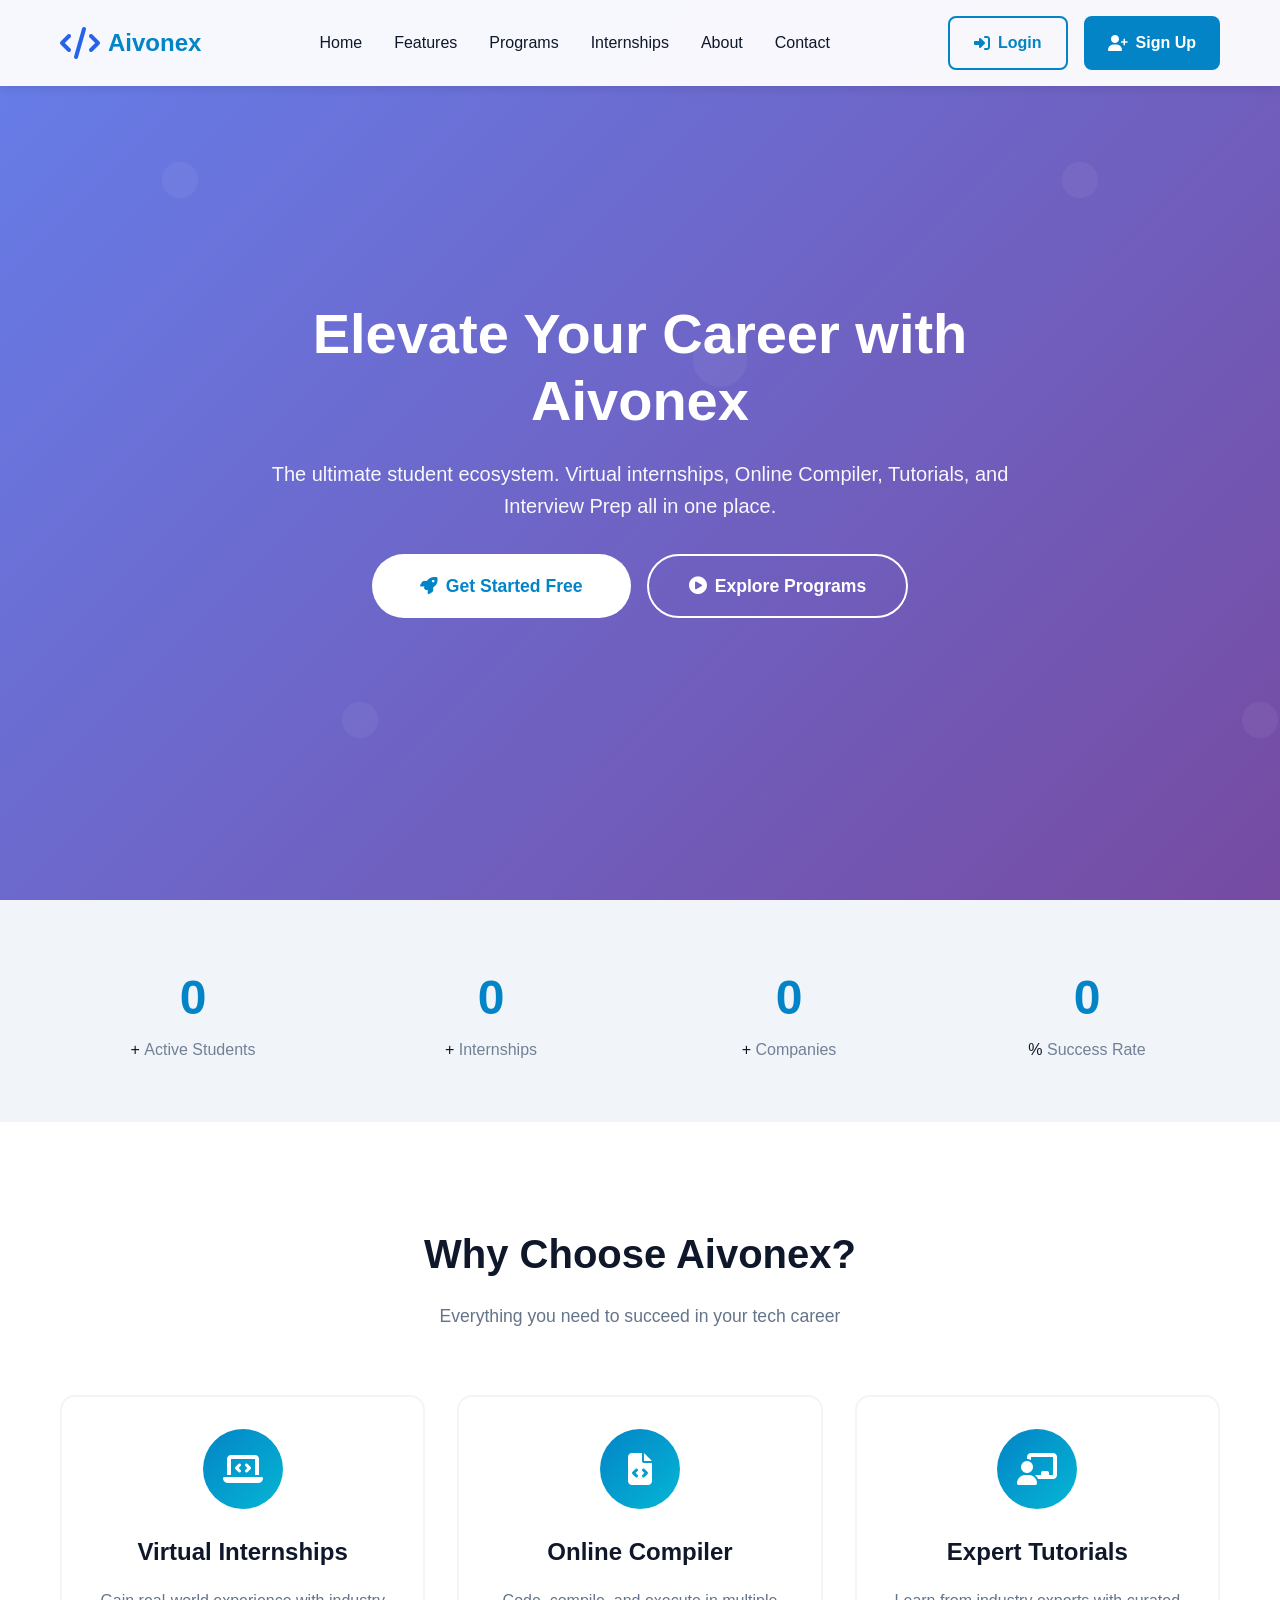
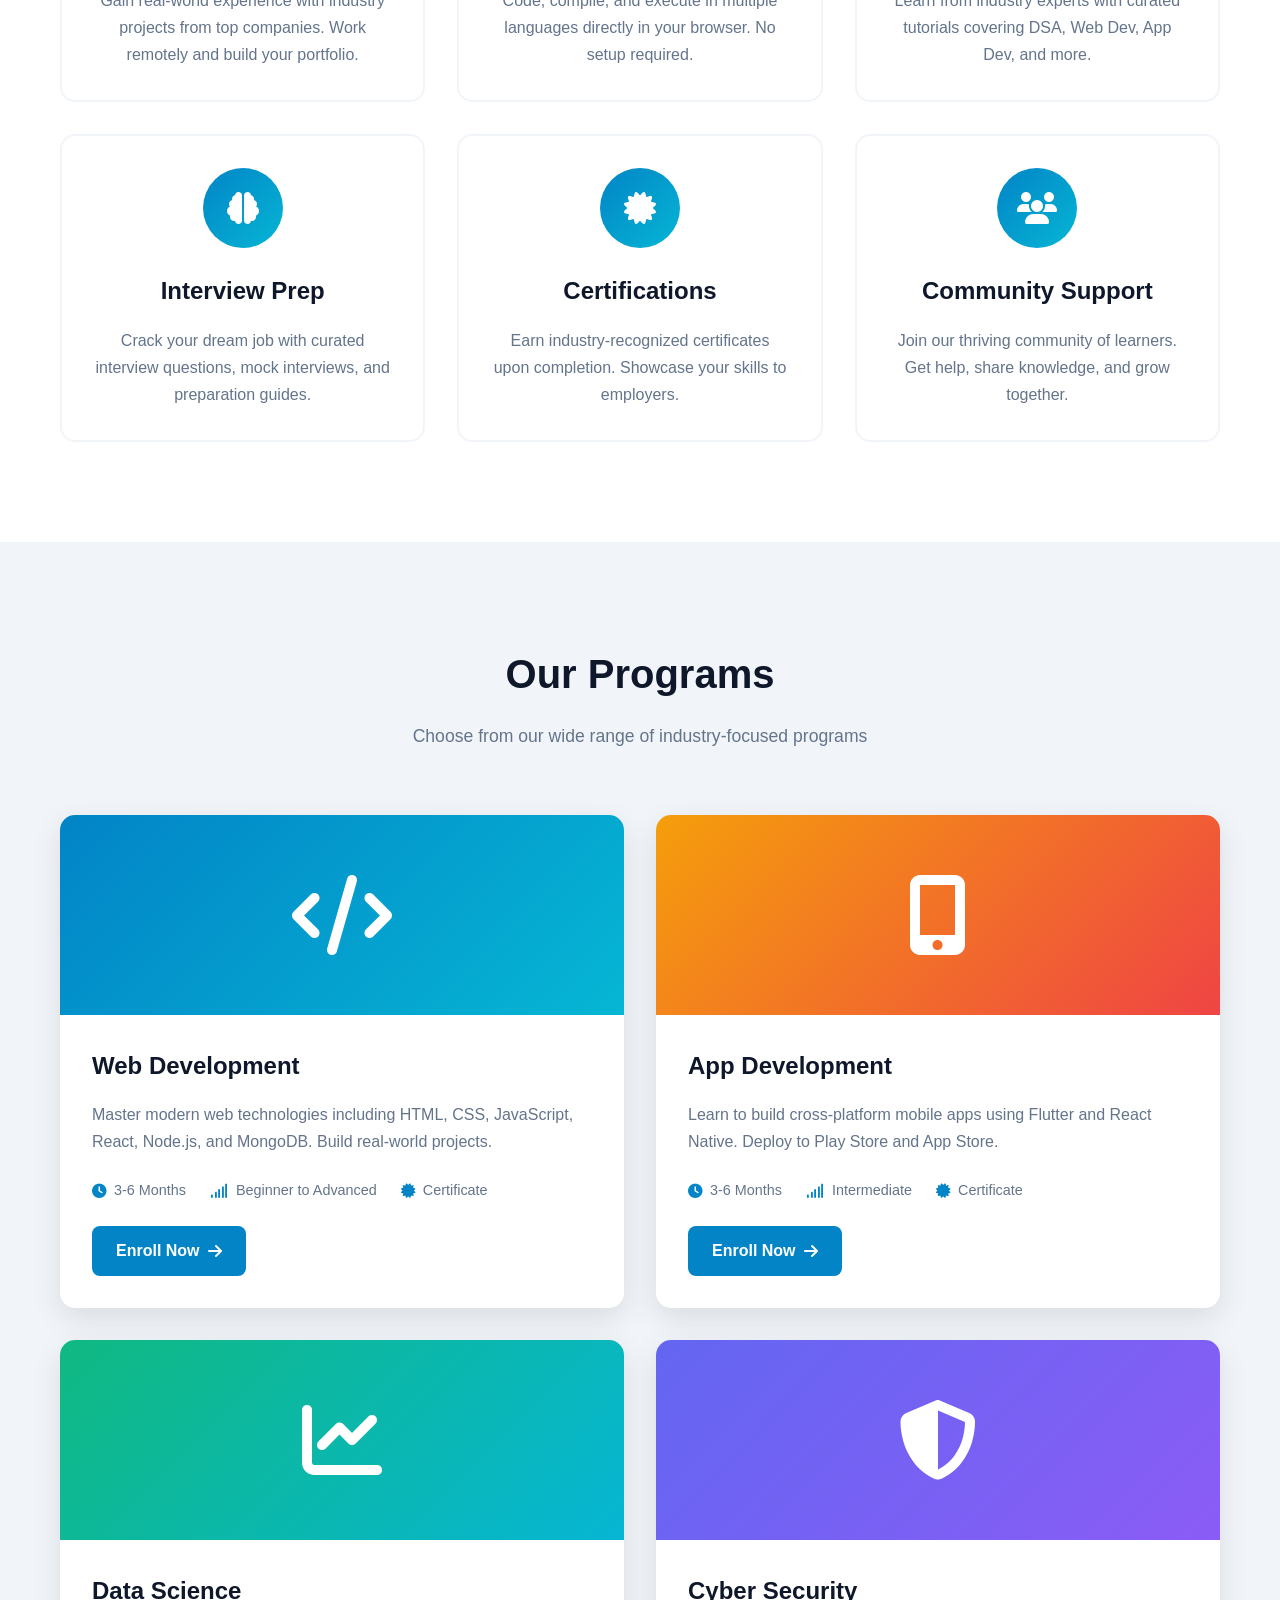
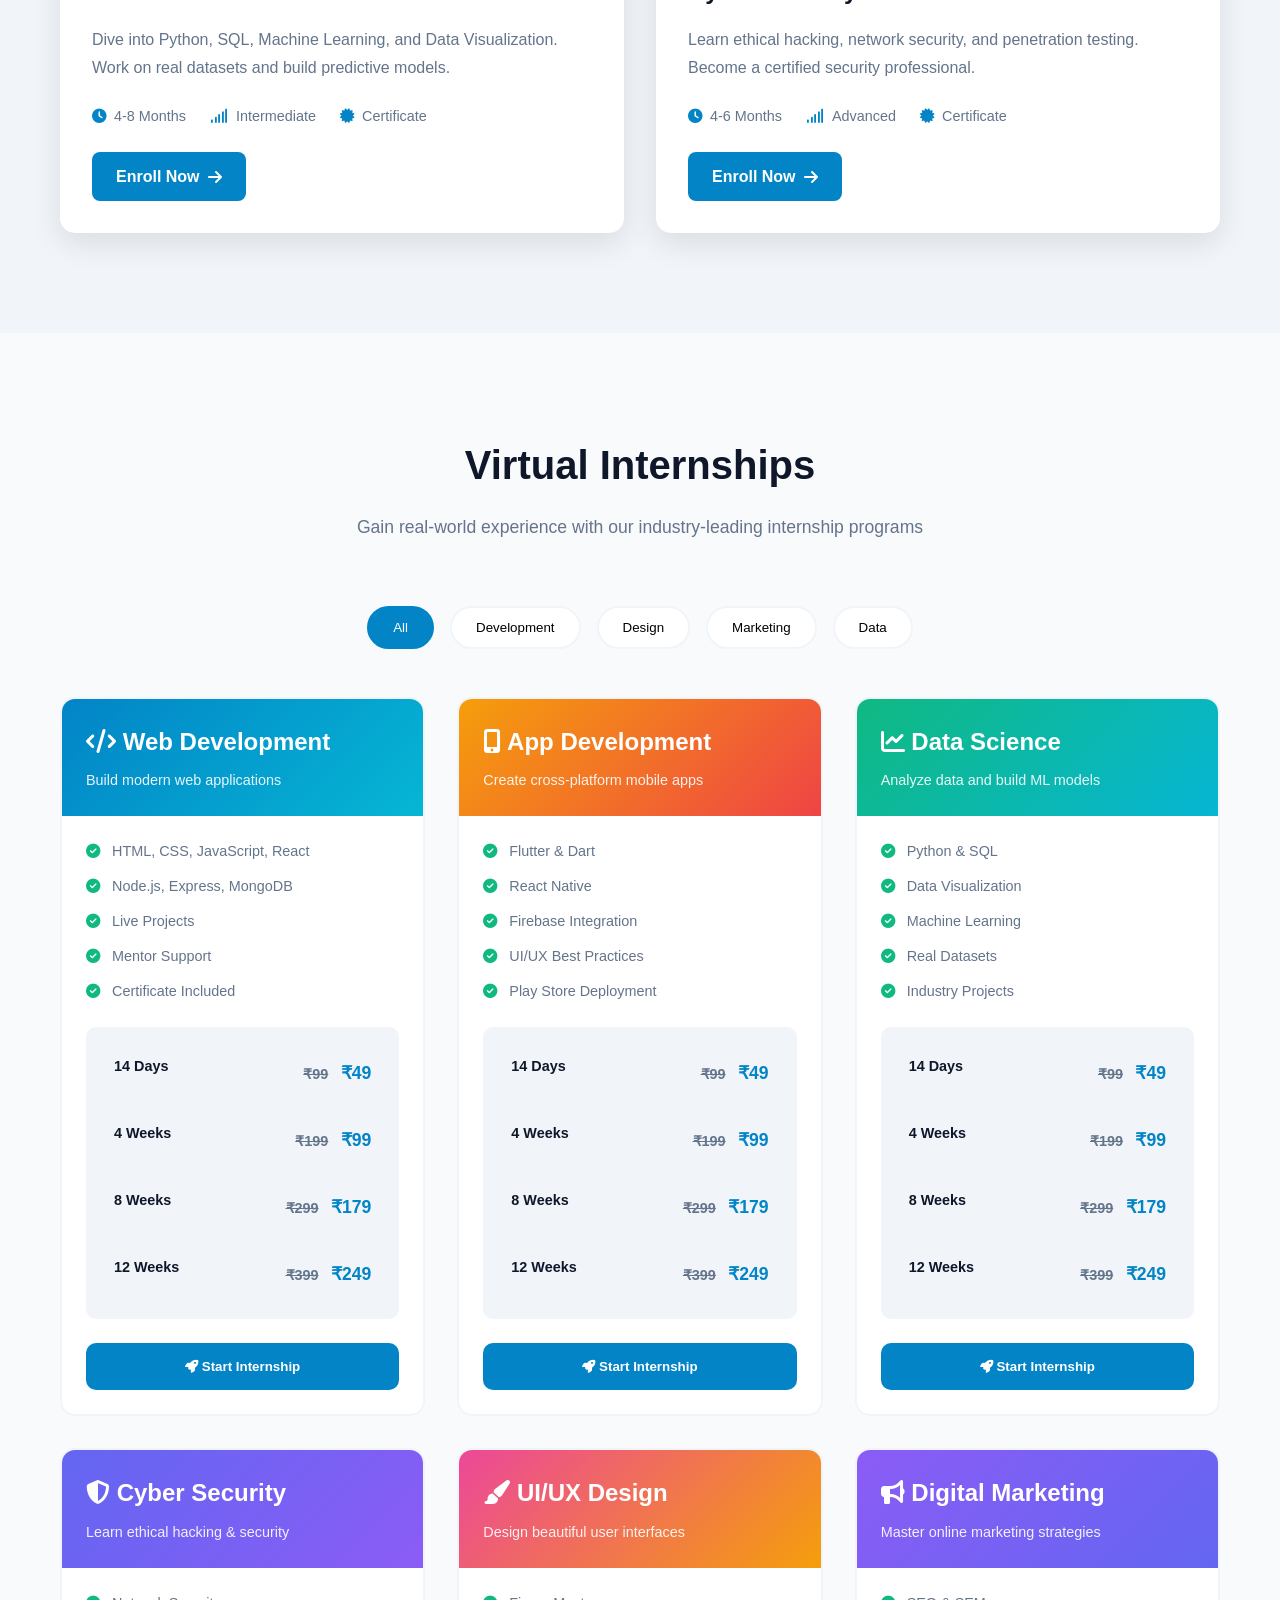
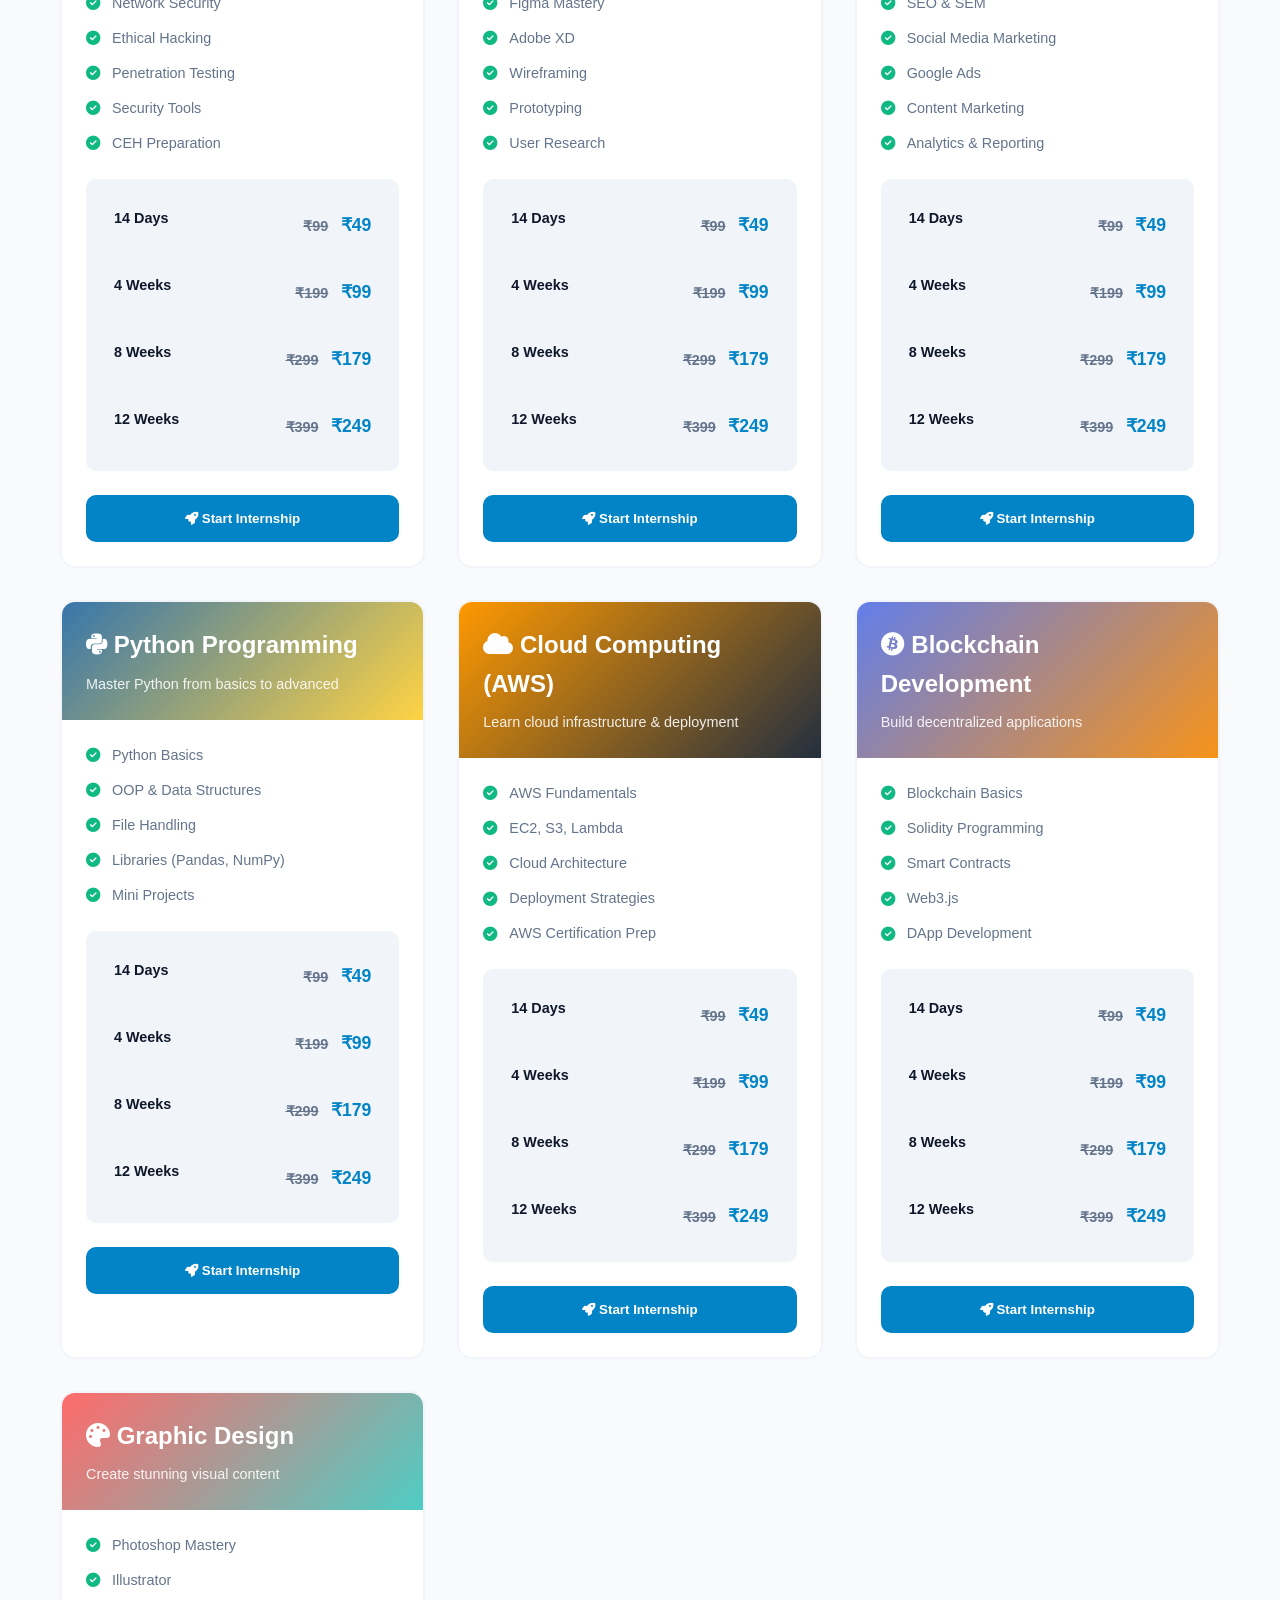
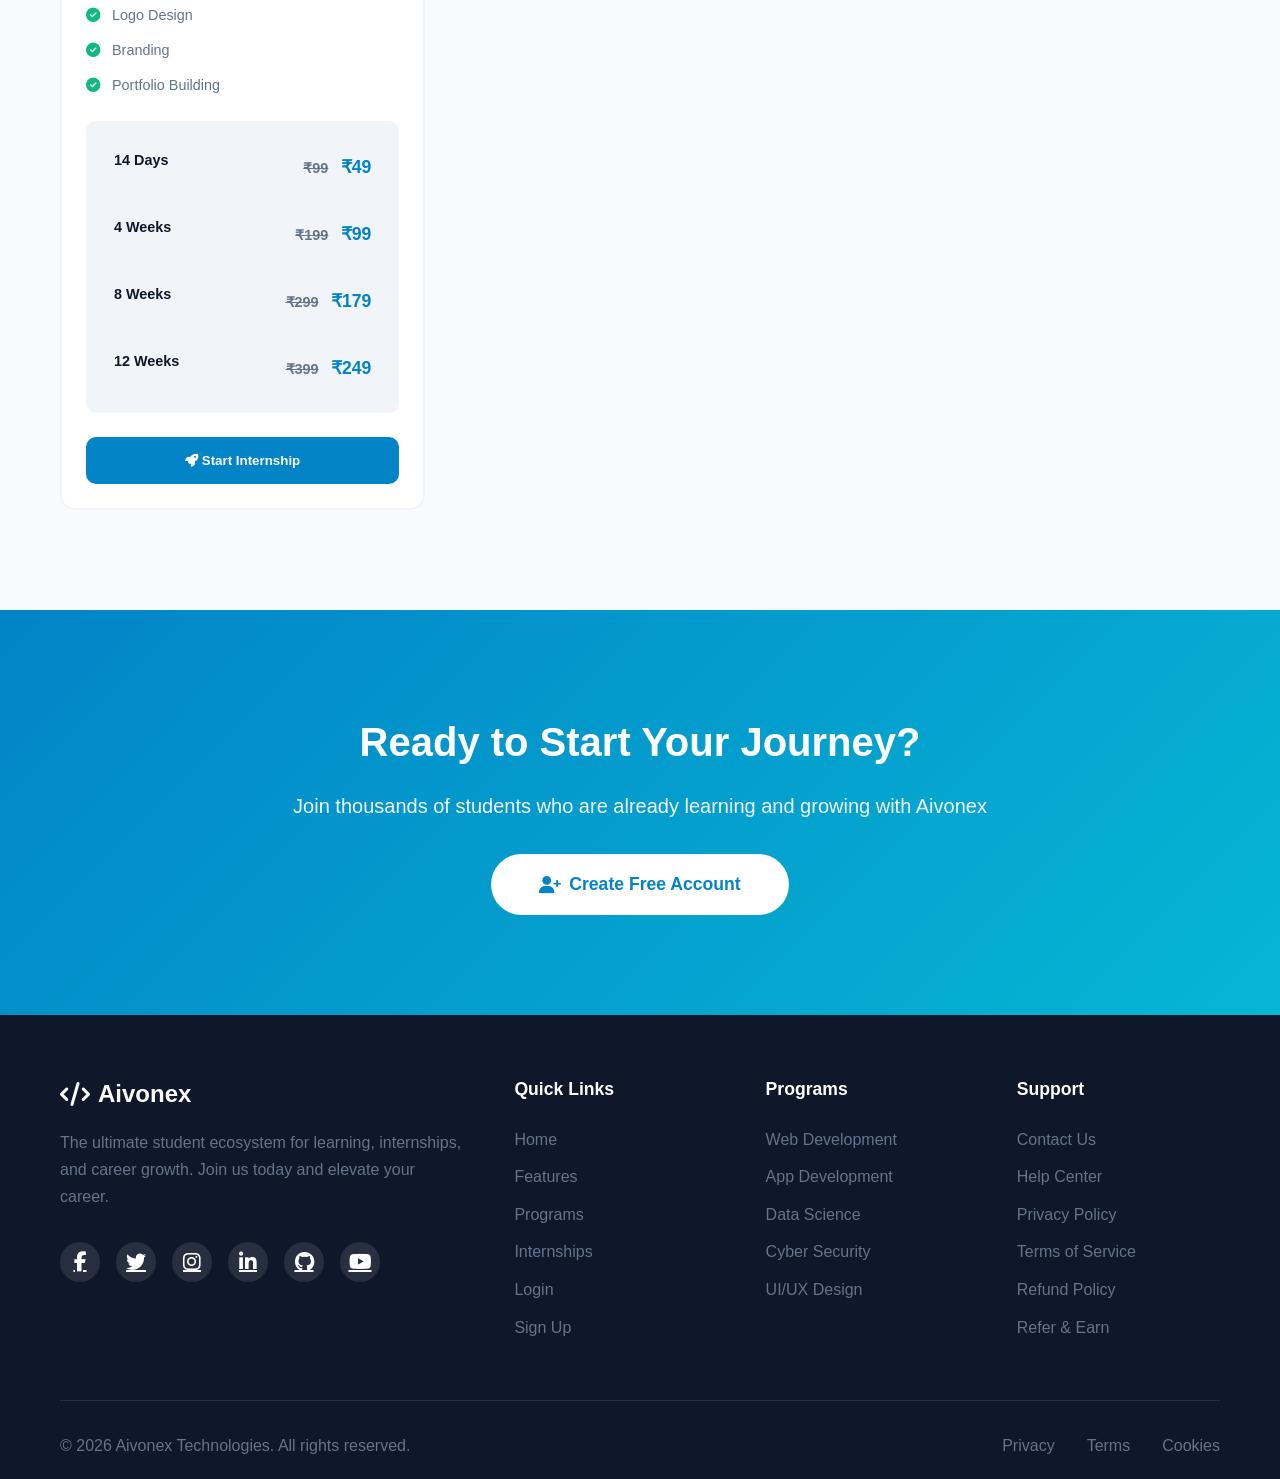
==== commit a014ed54: "Fixed login session + Added 10 internships with pricing (₹49-₹249) Co-authored-by: Qwen-Coder <qwen-" ====
--- a/index.html
+++ b/index.html
@@ -305,6 +305,157 @@
         }
         
         /* Programs Section */
+        .programs {
+            padding: 100px 0;
+            background: var(--light);
+        }
+        
+        /* Internships Section */
+        .internships {
+            padding: 100px 0;
+        }
+        
+        .internship-filters {
+            display: flex;
+            gap: 1rem;
+            justify-content: center;
+            margin-bottom: 3rem;
+            flex-wrap: wrap;
+        }
+        
+        .filter-btn {
+            padding: 0.75rem 1.5rem;
+            background: var(--white);
+            border: 2px solid var(--light);
+            border-radius: 50px;
+            cursor: pointer;
+            font-weight: 500;
+            transition: all 0.3s ease;
+        }
+        
+        .filter-btn:hover, .filter-btn.active {
+            background: var(--primary);
+            border-color: var(--primary);
+            color: var(--white);
+        }
+        
+        .internships-grid {
+            display: grid;
+            grid-template-columns: repeat(auto-fill, minmax(350px, 1fr));
+            gap: 2rem;
+        }
+        
+        .internship-card {
+            background: var(--white);
+            border: 2px solid var(--light);
+            border-radius: 15px;
+            overflow: hidden;
+            transition: all 0.3s ease;
+        }
+        
+        .internship-card:hover {
+            transform: translateY(-5px);
+            border-color: var(--primary);
+            box-shadow: 0 20px 40px rgba(2, 132, 199, 0.15);
+        }
+        
+        .internship-header {
+            padding: 1.5rem;
+            background: linear-gradient(135deg, var(--primary), var(--secondary));
+            color: var(--white);
+        }
+        
+        .internship-header h3 {
+            font-size: 1.5rem;
+            margin-bottom: 0.5rem;
+        }
+        
+        .internship-header p {
+            opacity: 0.9;
+            font-size: 0.9rem;
+        }
+        
+        .internship-body {
+            padding: 1.5rem;
+        }
+        
+        .internship-features {
+            list-style: none;
+            margin-bottom: 1.5rem;
+        }
+        
+        .internship-features li {
+            display: flex;
+            align-items: center;
+            gap: 0.75rem;
+            margin-bottom: 0.75rem;
+            color: var(--gray);
+        }
+        
+        .internship-features i {
+            color: var(--success);
+        }
+        
+        .pricing-options {
+            background: var(--light);
+            padding: 1rem;
+            border-radius: 10px;
+            margin-bottom: 1.5rem;
+        }
+        
+        .pricing-option {
+            display: flex;
+            justify-content: space-between;
+            align-items: center;
+            padding: 0.75rem;
+            margin-bottom: 0.5rem;
+            border-radius: 8px;
+            transition: background 0.3s ease;
+        }
+        
+        .pricing-option:hover {
+            background: var(--white);
+        }
+        
+        .pricing-option:last-child {
+            margin-bottom: 0;
+        }
+        
+        .pricing-option .duration {
+            font-weight: 600;
+            color: var(--dark);
+        }
+        
+        .pricing-option .price {
+            font-weight: 700;
+            color: var(--primary);
+            font-size: 1.1rem;
+        }
+        
+        .pricing-option .price.original {
+            text-decoration: line-through;
+            color: var(--gray);
+            font-size: 0.9rem;
+            margin-right: 0.5rem;
+        }
+        
+        .btn-internship {
+            width: 100%;
+            padding: 1rem;
+            background: var(--primary);
+            color: var(--white);
+            border: none;
+            border-radius: 10px;
+            font-weight: 600;
+            cursor: pointer;
+            transition: all 0.3s ease;
+        }
+        
+        .btn-internship:hover {
+            background: var(--primary-dark);
+            transform: translateY(-2px);
+        }
+        
         .programs {
             padding: 100px 0;
             background: var(--light);
@@ -769,6 +920,526 @@
         </div>
     </section>
 
+    <!-- Internships Section -->
+    <section class="internships" id="internships">
+        <div class="container">
+            <div class="section-header">
+                <h2>Virtual Internships</h2>
+                <p>Gain real-world experience with our industry-leading internship programs</p>
+            </div>
+            
+            <div class="internship-filters">
+                <button class="filter-btn active" data-filter="all">All</button>
+                <button class="filter-btn" data-filter="development">Development</button>
+                <button class="filter-btn" data-filter="design">Design</button>
+                <button class="filter-btn" data-filter="marketing">Marketing</button>
+                <button class="filter-btn" data-filter="data">Data</button>
+            </div>
+            
+            <div class="internships-grid">
+                <!-- Web Development Internship -->
+                <div class="internship-card" data-category="development">
+                    <div class="internship-header">
+                        <h3><i class="fas fa-code"></i> Web Development</h3>
+                        <p>Build modern web applications</p>
+                    </div>
+                    <div class="internship-body">
+                        <ul class="internship-features">
+                            <li><i class="fas fa-check-circle"></i> HTML, CSS, JavaScript, React</li>
+                            <li><i class="fas fa-check-circle"></i> Node.js, Express, MongoDB</li>
+                            <li><i class="fas fa-check-circle"></i> Live Projects</li>
+                            <li><i class="fas fa-check-circle"></i> Mentor Support</li>
+                            <li><i class="fas fa-check-circle"></i> Certificate Included</li>
+                        </ul>
+                        <div class="pricing-options">
+                            <div class="pricing-option">
+                                <span class="duration">14 Days</span>
+                                <div>
+                                    <span class="price original">₹99</span>
+                                    <span class="price">₹49</span>
+                                </div>
+                            </div>
+                            <div class="pricing-option">
+                                <span class="duration">4 Weeks</span>
+                                <div>
+                                    <span class="price original">₹199</span>
+                                    <span class="price">₹99</span>
+                                </div>
+                            </div>
+                            <div class="pricing-option">
+                                <span class="duration">8 Weeks</span>
+                                <div>
+                                    <span class="price original">₹299</span>
+                                    <span class="price">₹179</span>
+                                </div>
+                            </div>
+                            <div class="pricing-option">
+                                <span class="duration">12 Weeks</span>
+                                <div>
+                                    <span class="price original">₹399</span>
+                                    <span class="price">₹249</span>
+                                </div>
+                            </div>
+                        </div>
+                        <button class="btn-internship" onclick="window.location.href='pages/payment.html'">
+                            <i class="fas fa-rocket"></i> Start Internship
+                        </button>
+                    </div>
+                </div>
+
+                <!-- App Development Internship -->
+                <div class="internship-card" data-category="development">
+                    <div class="internship-header" style="background: linear-gradient(135deg, #f59e0b, #ef4444);">
+                        <h3><i class="fas fa-mobile-alt"></i> App Development</h3>
+                        <p>Create cross-platform mobile apps</p>
+                    </div>
+                    <div class="internship-body">
+                        <ul class="internship-features">
+                            <li><i class="fas fa-check-circle"></i> Flutter & Dart</li>
+                            <li><i class="fas fa-check-circle"></i> React Native</li>
+                            <li><i class="fas fa-check-circle"></i> Firebase Integration</li>
+                            <li><i class="fas fa-check-circle"></i> UI/UX Best Practices</li>
+                            <li><i class="fas fa-check-circle"></i> Play Store Deployment</li>
+                        </ul>
+                        <div class="pricing-options">
+                            <div class="pricing-option">
+                                <span class="duration">14 Days</span>
+                                <div>
+                                    <span class="price original">₹99</span>
+                                    <span class="price">₹49</span>
+                                </div>
+                            </div>
+                            <div class="pricing-option">
+                                <span class="duration">4 Weeks</span>
+                                <div>
+                                    <span class="price original">₹199</span>
+                                    <span class="price">₹99</span>
+                                </div>
+                            </div>
+                            <div class="pricing-option">
+                                <span class="duration">8 Weeks</span>
+                                <div>
+                                    <span class="price original">₹299</span>
+                                    <span class="price">₹179</span>
+                                </div>
+                            </div>
+                            <div class="pricing-option">
+                                <span class="duration">12 Weeks</span>
+                                <div>
+                                    <span class="price original">₹399</span>
+                                    <span class="price">₹249</span>
+                                </div>
+                            </div>
+                        </div>
+                        <button class="btn-internship" onclick="window.location.href='pages/payment.html'">
+                            <i class="fas fa-rocket"></i> Start Internship
+                        </button>
+                    </div>
+                </div>
+
+                <!-- Data Science Internship -->
+                <div class="internship-card" data-category="data">
+                    <div class="internship-header" style="background: linear-gradient(135deg, #10b981, #06b6d4);">
+                        <h3><i class="fas fa-chart-line"></i> Data Science</h3>
+                        <p>Analyze data and build ML models</p>
+                    </div>
+                    <div class="internship-body">
+                        <ul class="internship-features">
+                            <li><i class="fas fa-check-circle"></i> Python & SQL</li>
+                            <li><i class="fas fa-check-circle"></i> Data Visualization</li>
+                            <li><i class="fas fa-check-circle"></i> Machine Learning</li>
+                            <li><i class="fas fa-check-circle"></i> Real Datasets</li>
+                            <li><i class="fas fa-check-circle"></i> Industry Projects</li>
+                        </ul>
+                        <div class="pricing-options">
+                            <div class="pricing-option">
+                                <span class="duration">14 Days</span>
+                                <div>
+                                    <span class="price original">₹99</span>
+                                    <span class="price">₹49</span>
+                                </div>
+                            </div>
+                            <div class="pricing-option">
+                                <span class="duration">4 Weeks</span>
+                                <div>
+                                    <span class="price original">₹199</span>
+                                    <span class="price">₹99</span>
+                                </div>
+                            </div>
+                            <div class="pricing-option">
+                                <span class="duration">8 Weeks</span>
+                                <div>
+                                    <span class="price original">₹299</span>
+                                    <span class="price">₹179</span>
+                                </div>
+                            </div>
+                            <div class="pricing-option">
+                                <span class="duration">12 Weeks</span>
+                                <div>
+                                    <span class="price original">₹399</span>
+                                    <span class="price">₹249</span>
+                                </div>
+                            </div>
+                        </div>
+                        <button class="btn-internship" onclick="window.location.href='pages/payment.html'">
+                            <i class="fas fa-rocket"></i> Start Internship
+                        </button>
+                    </div>
+                </div>
+
+                <!-- Cyber Security Internship -->
+                <div class="internship-card" data-category="development">
+                    <div class="internship-header" style="background: linear-gradient(135deg, #6366f1, #8b5cf6);">
+                        <h3><i class="fas fa-shield-alt"></i> Cyber Security</h3>
+                        <p>Learn ethical hacking & security</p>
+                    </div>
+                    <div class="internship-body">
+                        <ul class="internship-features">
+                            <li><i class="fas fa-check-circle"></i> Network Security</li>
+                            <li><i class="fas fa-check-circle"></i> Ethical Hacking</li>
+                            <li><i class="fas fa-check-circle"></i> Penetration Testing</li>
+                            <li><i class="fas fa-check-circle"></i> Security Tools</li>
+                            <li><i class="fas fa-check-circle"></i> CEH Preparation</li>
+                        </ul>
+                        <div class="pricing-options">
+                            <div class="pricing-option">
+                                <span class="duration">14 Days</span>
+                                <div>
+                                    <span class="price original">₹99</span>
+                                    <span class="price">₹49</span>
+                                </div>
+                            </div>
+                            <div class="pricing-option">
+                                <span class="duration">4 Weeks</span>
+                                <div>
+                                    <span class="price original">₹199</span>
+                                    <span class="price">₹99</span>
+                                </div>
+                            </div>
+                            <div class="pricing-option">
+                                <span class="duration">8 Weeks</span>
+                                <div>
+                                    <span class="price original">₹299</span>
+                                    <span class="price">₹179</span>
+                                </div>
+                            </div>
+                            <div class="pricing-option">
+                                <span class="duration">12 Weeks</span>
+                                <div>
+                                    <span class="price original">₹399</span>
+                                    <span class="price">₹249</span>
+                                </div>
+                            </div>
+                        </div>
+                        <button class="btn-internship" onclick="window.location.href='pages/payment.html'">
+                            <i class="fas fa-rocket"></i> Start Internship
+                        </button>
+                    </div>
+                </div>
+
+                <!-- UI/UX Design Internship -->
+                <div class="internship-card" data-category="design">
+                    <div class="internship-header" style="background: linear-gradient(135deg, #ec4899, #f59e0b);">
+                        <h3><i class="fas fa-paint-brush"></i> UI/UX Design</h3>
+                        <p>Design beautiful user interfaces</p>
+                    </div>
+                    <div class="internship-body">
+                        <ul class="internship-features">
+                            <li><i class="fas fa-check-circle"></i> Figma Mastery</li>
+                            <li><i class="fas fa-check-circle"></i> Adobe XD</li>
+                            <li><i class="fas fa-check-circle"></i> Wireframing</li>
+                            <li><i class="fas fa-check-circle"></i> Prototyping</li>
+                            <li><i class="fas fa-check-circle"></i> User Research</li>
+                        </ul>
+                        <div class="pricing-options">
+                            <div class="pricing-option">
+                                <span class="duration">14 Days</span>
+                                <div>
+                                    <span class="price original">₹99</span>
+                                    <span class="price">₹49</span>
+                                </div>
+                            </div>
+                            <div class="pricing-option">
+                                <span class="duration">4 Weeks</span>
+                                <div>
+                                    <span class="price original">₹199</span>
+                                    <span class="price">₹99</span>
+                                </div>
+                            </div>
+                            <div class="pricing-option">
+                                <span class="duration">8 Weeks</span>
+                                <div>
+                                    <span class="price original">₹299</span>
+                                    <span class="price">₹179</span>
+                                </div>
+                            </div>
+                            <div class="pricing-option">
+                                <span class="duration">12 Weeks</span>
+                                <div>
+                                    <span class="price original">₹399</span>
+                                    <span class="price">₹249</span>
+                                </div>
+                            </div>
+                        </div>
+                        <button class="btn-internship" onclick="window.location.href='pages/payment.html'">
+                            <i class="fas fa-rocket"></i> Start Internship
+                        </button>
+                    </div>
+                </div>
+
+                <!-- Digital Marketing Internship -->
+                <div class="internship-card" data-category="marketing">
+                    <div class="internship-header" style="background: linear-gradient(135deg, #8b5cf6, #6366f1);">
+                        <h3><i class="fas fa-bullhorn"></i> Digital Marketing</h3>
+                        <p>Master online marketing strategies</p>
+                    </div>
+                    <div class="internship-body">
+                        <ul class="internship-features">
+                            <li><i class="fas fa-check-circle"></i> SEO & SEM</li>
+                            <li><i class="fas fa-check-circle"></i> Social Media Marketing</li>
+                            <li><i class="fas fa-check-circle"></i> Google Ads</li>
+                            <li><i class="fas fa-check-circle"></i> Content Marketing</li>
+                            <li><i class="fas fa-check-circle"></i> Analytics & Reporting</li>
+                        </ul>
+                        <div class="pricing-options">
+                            <div class="pricing-option">
+                                <span class="duration">14 Days</span>
+                                <div>
+                                    <span class="price original">₹99</span>
+                                    <span class="price">₹49</span>
+                                </div>
+                            </div>
+                            <div class="pricing-option">
+                                <span class="duration">4 Weeks</span>
+                                <div>
+                                    <span class="price original">₹199</span>
+                                    <span class="price">₹99</span>
+                                </div>
+                            </div>
+                            <div class="pricing-option">
+                                <span class="duration">8 Weeks</span>
+                                <div>
+                                    <span class="price original">₹299</span>
+                                    <span class="price">₹179</span>
+                                </div>
+                            </div>
+                            <div class="pricing-option">
+                                <span class="duration">12 Weeks</span>
+                                <div>
+                                    <span class="price original">₹399</span>
+                                    <span class="price">₹249</span>
+                                </div>
+                            </div>
+                        </div>
+                        <button class="btn-internship" onclick="window.location.href='pages/payment.html'">
+                            <i class="fas fa-rocket"></i> Start Internship
+                        </button>
+                    </div>
+                </div>
+
+                <!-- Python Programming Internship -->
+                <div class="internship-card" data-category="development">
+                    <div class="internship-header" style="background: linear-gradient(135deg, #3776ab, #ffd343);">
+                        <h3><i class="fab fa-python"></i> Python Programming</h3>
+                        <p>Master Python from basics to advanced</p>
+                    </div>
+                    <div class="internship-body">
+                        <ul class="internship-features">
+                            <li><i class="fas fa-check-circle"></i> Python Basics</li>
+                            <li><i class="fas fa-check-circle"></i> OOP & Data Structures</li>
+                            <li><i class="fas fa-check-circle"></i> File Handling</li>
+                            <li><i class="fas fa-check-circle"></i> Libraries (Pandas, NumPy)</li>
+                            <li><i class="fas fa-check-circle"></i> Mini Projects</li>
+                        </ul>
+                        <div class="pricing-options">
+                            <div class="pricing-option">
+                                <span class="duration">14 Days</span>
+                                <div>
+                                    <span class="price original">₹99</span>
+                                    <span class="price">₹49</span>
+                                </div>
+                            </div>
+                            <div class="pricing-option">
+                                <span class="duration">4 Weeks</span>
+                                <div>
+                                    <span class="price original">₹199</span>
+                                    <span class="price">₹99</span>
+                                </div>
+                            </div>
+                            <div class="pricing-option">
+                                <span class="duration">8 Weeks</span>
+                                <div>
+                                    <span class="price original">₹299</span>
+                                    <span class="price">₹179</span>
+                                </div>
+                            </div>
+                            <div class="pricing-option">
+                                <span class="duration">12 Weeks</span>
+                                <div>
+                                    <span class="price original">₹399</span>
+                                    <span class="price">₹249</span>
+                                </div>
+                            </div>
+                        </div>
+                        <button class="btn-internship" onclick="window.location.href='pages/payment.html'">
+                            <i class="fas fa-rocket"></i> Start Internship
+                        </button>
+                    </div>
+                </div>
+
+                <!-- Cloud Computing Internship -->
+                <div class="internship-card" data-category="development">
+                    <div class="internship-header" style="background: linear-gradient(135deg, #ff9900, #232f3e);">
+                        <h3><i class="fas fa-cloud"></i> Cloud Computing (AWS)</h3>
+                        <p>Learn cloud infrastructure & deployment</p>
+                    </div>
+                    <div class="internship-body">
+                        <ul class="internship-features">
+                            <li><i class="fas fa-check-circle"></i> AWS Fundamentals</li>
+                            <li><i class="fas fa-check-circle"></i> EC2, S3, Lambda</li>
+                            <li><i class="fas fa-check-circle"></i> Cloud Architecture</li>
+                            <li><i class="fas fa-check-circle"></i> Deployment Strategies</li>
+                            <li><i class="fas fa-check-circle"></i> AWS Certification Prep</li>
+                        </ul>
+                        <div class="pricing-options">
+                            <div class="pricing-option">
+                                <span class="duration">14 Days</span>
+                                <div>
+                                    <span class="price original">₹99</span>
+                                    <span class="price">₹49</span>
+                                </div>
+                            </div>
+                            <div class="pricing-option">
+                                <span class="duration">4 Weeks</span>
+                                <div>
+                                    <span class="price original">₹199</span>
+                                    <span class="price">₹99</span>
+                                </div>
+                            </div>
+                            <div class="pricing-option">
+                                <span class="duration">8 Weeks</span>
+                                <div>
+                                    <span class="price original">₹299</span>
+                                    <span class="price">₹179</span>
+                                </div>
+                            </div>
+                            <div class="pricing-option">
+                                <span class="duration">12 Weeks</span>
+                                <div>
+                                    <span class="price original">₹399</span>
+                                    <span class="price">₹249</span>
+                                </div>
+                            </div>
+                        </div>
+                        <button class="btn-internship" onclick="window.location.href='pages/payment.html'">
+                            <i class="fas fa-rocket"></i> Start Internship
+                        </button>
+                    </div>
+                </div>
+
+                <!-- Blockchain Internship -->
+                <div class="internship-card" data-category="development">
+                    <div class="internship-header" style="background: linear-gradient(135deg, #627eea, #f7931a);">
+                        <h3><i class="fab fa-bitcoin"></i> Blockchain Development</h3>
+                        <p>Build decentralized applications</p>
+                    </div>
+                    <div class="internship-body">
+                        <ul class="internship-features">
+                            <li><i class="fas fa-check-circle"></i> Blockchain Basics</li>
+                            <li><i class="fas fa-check-circle"></i> Solidity Programming</li>
+                            <li><i class="fas fa-check-circle"></i> Smart Contracts</li>
+                            <li><i class="fas fa-check-circle"></i> Web3.js</li>
+                            <li><i class="fas fa-check-circle"></i> DApp Development</li>
+                        </ul>
+                        <div class="pricing-options">
+                            <div class="pricing-option">
+                                <span class="duration">14 Days</span>
+                                <div>
+                                    <span class="price original">₹99</span>
+                                    <span class="price">₹49</span>
+                                </div>
+                            </div>
+                            <div class="pricing-option">
+                                <span class="duration">4 Weeks</span>
+                                <div>
+                                    <span class="price original">₹199</span>
+                                    <span class="price">₹99</span>
+                                </div>
+                            </div>
+                            <div class="pricing-option">
+                                <span class="duration">8 Weeks</span>
+                                <div>
+                                    <span class="price original">₹299</span>
+                                    <span class="price">₹179</span>
+                                </div>
+                            </div>
+                            <div class="pricing-option">
+                                <span class="duration">12 Weeks</span>
+                                <div>
+                                    <span class="price original">₹399</span>
+                                    <span class="price">₹249</span>
+                                </div>
+                            </div>
+                        </div>
+                        <button class="btn-internship" onclick="window.location.href='pages/payment.html'">
+                            <i class="fas fa-rocket"></i> Start Internship
+                        </button>
+                    </div>
+                </div>
+
+                <!-- Graphic Design Internship -->
+                <div class="internship-card" data-category="design">
+                    <div class="internship-header" style="background: linear-gradient(135deg, #ff6b6b, #4ecdc4);">
+                        <h3><i class="fas fa-palette"></i> Graphic Design</h3>
+                        <p>Create stunning visual content</p>
+                    </div>
+                    <div class="internship-body">
+                        <ul class="internship-features">
+                            <li><i class="fas fa-check-circle"></i> Photoshop Mastery</li>
+                            <li><i class="fas fa-check-circle"></i> Illustrator</li>
+                            <li><i class="fas fa-check-circle"></i> Logo Design</li>
+                            <li><i class="fas fa-check-circle"></i> Branding</li>
+                            <li><i class="fas fa-check-circle"></i> Portfolio Building</li>
+                        </ul>
+                        <div class="pricing-options">
+                            <div class="pricing-option">
+                                <span class="duration">14 Days</span>
+                                <div>
+                                    <span class="price original">₹99</span>
+                                    <span class="price">₹49</span>
+                                </div>
+                            </div>
+                            <div class="pricing-option">
+                                <span class="duration">4 Weeks</span>
+                                <div>
+                                    <span class="price original">₹199</span>
+                                    <span class="price">₹99</span>
+                                </div>
+                            </div>
+                            <div class="pricing-option">
+                                <span class="duration">8 Weeks</span>
+                                <div>
+                                    <span class="price original">₹299</span>
+                                    <span class="price">₹179</span>
+                                </div>
+                            </div>
+                            <div class="pricing-option">
+                                <span class="duration">12 Weeks</span>
+                                <div>
+                                    <span class="price original">₹399</span>
+                                    <span class="price">₹249</span>
+                                </div>
+                            </div>
+                        </div>
+                        <button class="btn-internship" onclick="window.location.href='pages/payment.html'">
+                            <i class="fas fa-rocket"></i> Start Internship
+                        </button>
+                    </div>
+                </div>
+            </div>
+        </div>
+    </section>
+
     <!-- CTA Section -->
     <section class="cta">
         <div class="container">
@@ -927,6 +1598,27 @@
                 }
             });
         });
+        
+        // Internship Filters
+        const filterBtns = document.querySelectorAll('.filter-btn');
+        const internshipCards = document.querySelectorAll('.internship-card');
+        
+        filterBtns.forEach(btn => {
+            btn.addEventListener('click', () => {
+                filterBtns.forEach(b => b.classList.remove('active'));
+                btn.classList.add('active');
+                
+                const filter = btn.getAttribute('data-filter');
+                
+                internshipCards.forEach(card => {
+                    if (filter === 'all' || card.getAttribute('data-category') === filter) {
+                        card.style.display = 'block';
+                    } else {
+                        card.style.display = 'none';
+                    }
+                });
+            });
+        });
     </script>
 </body>
 </html>
